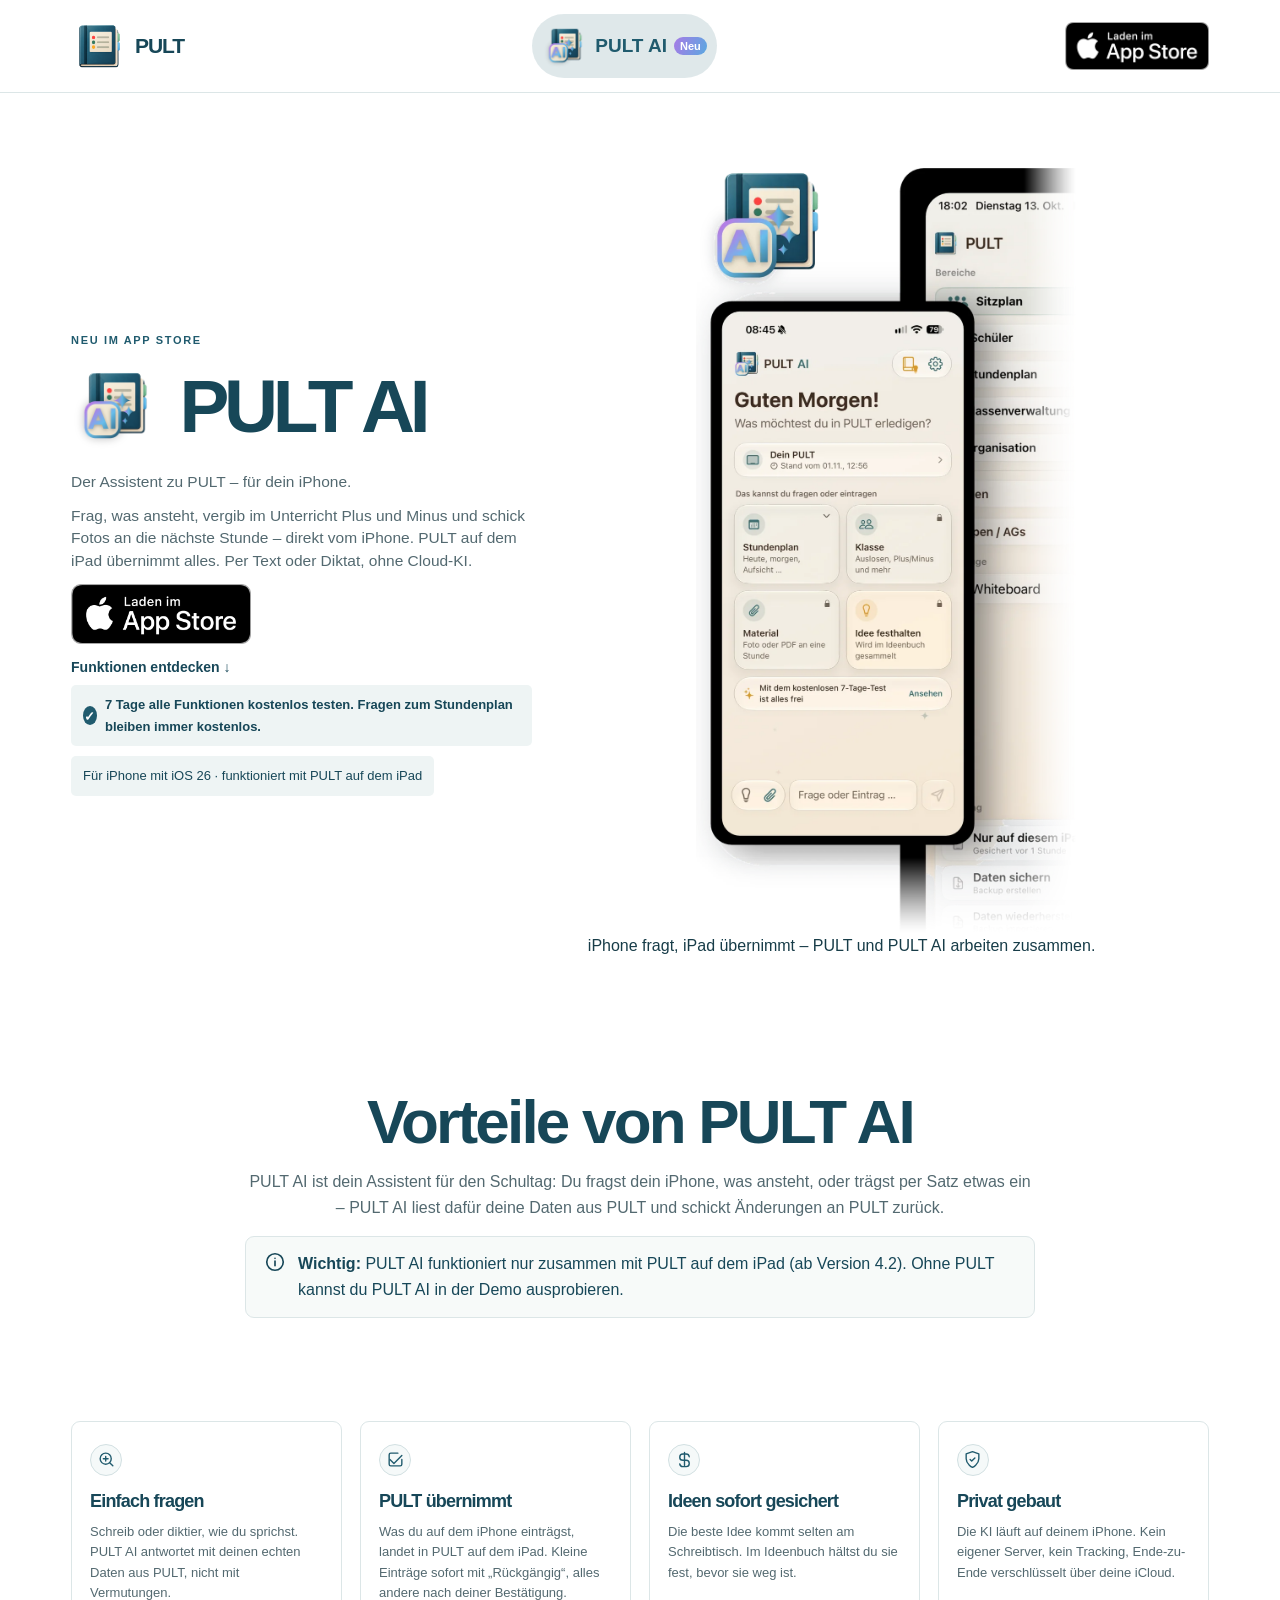
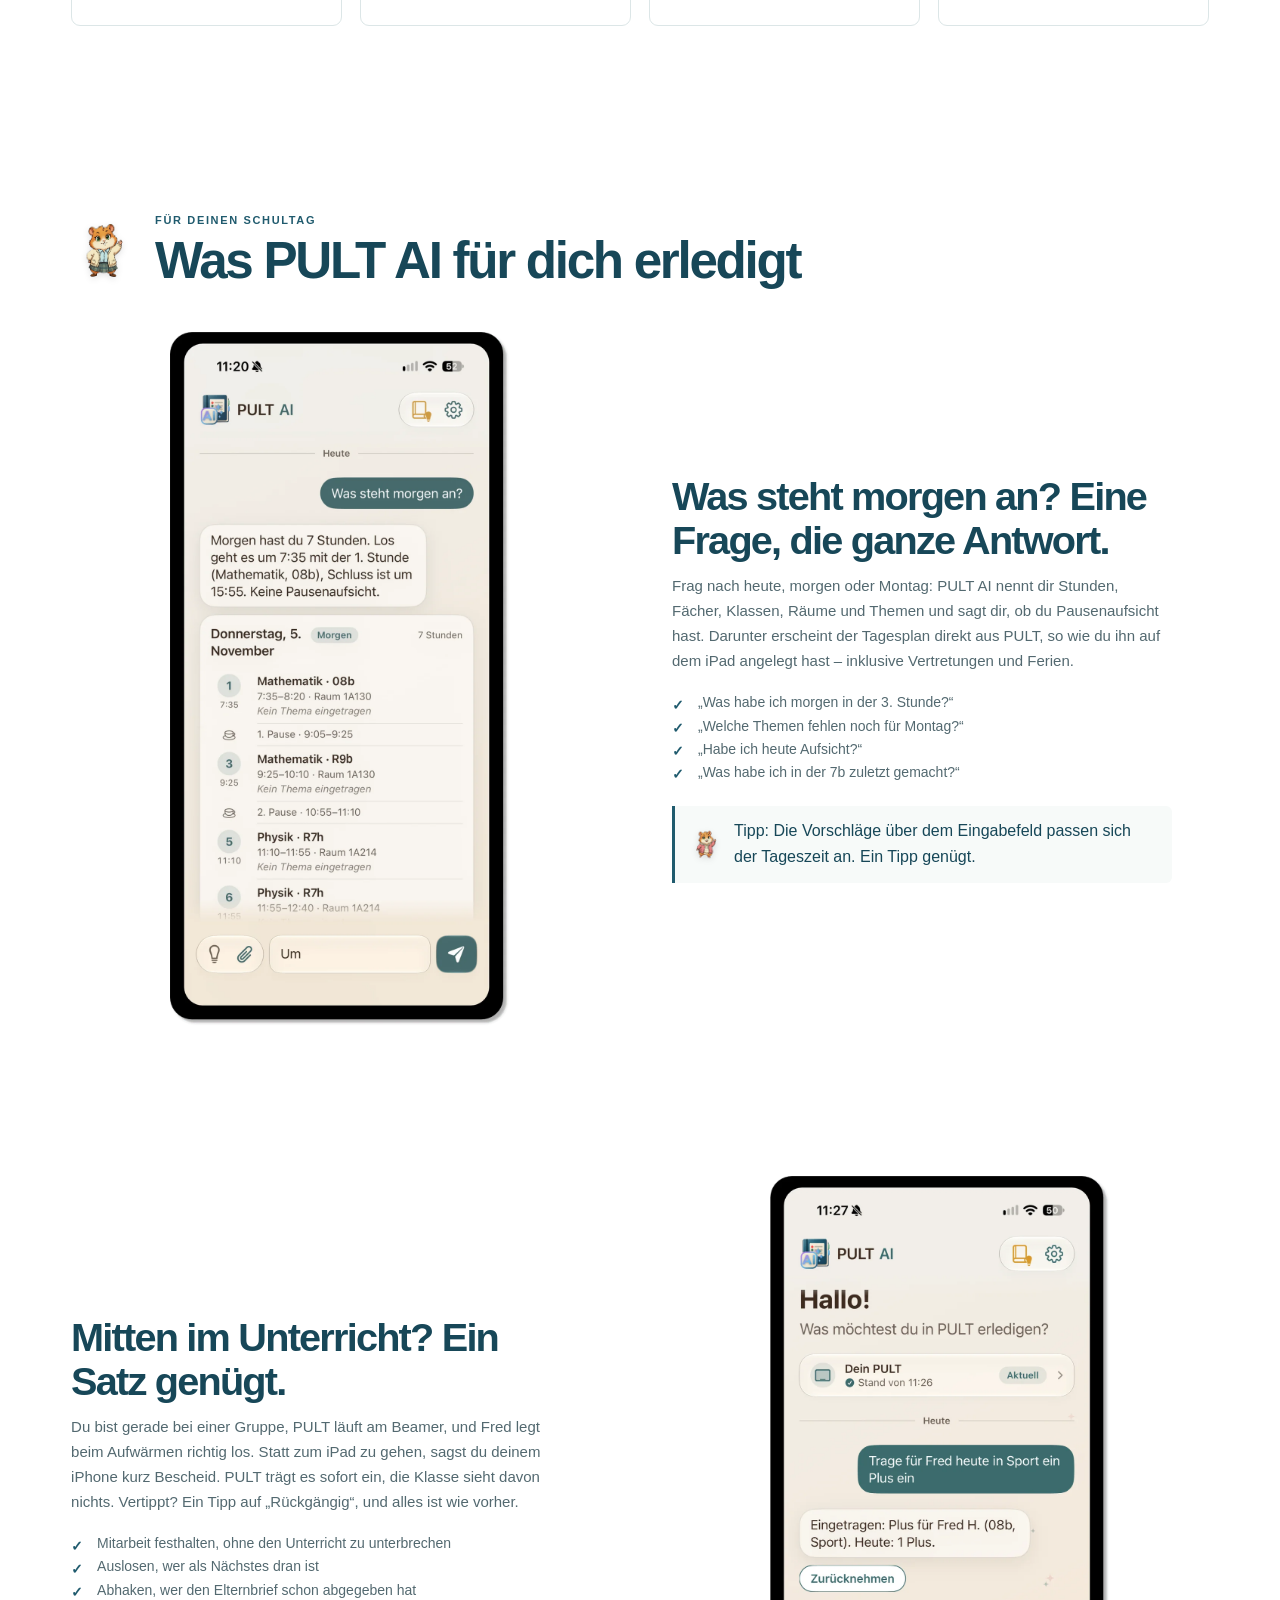
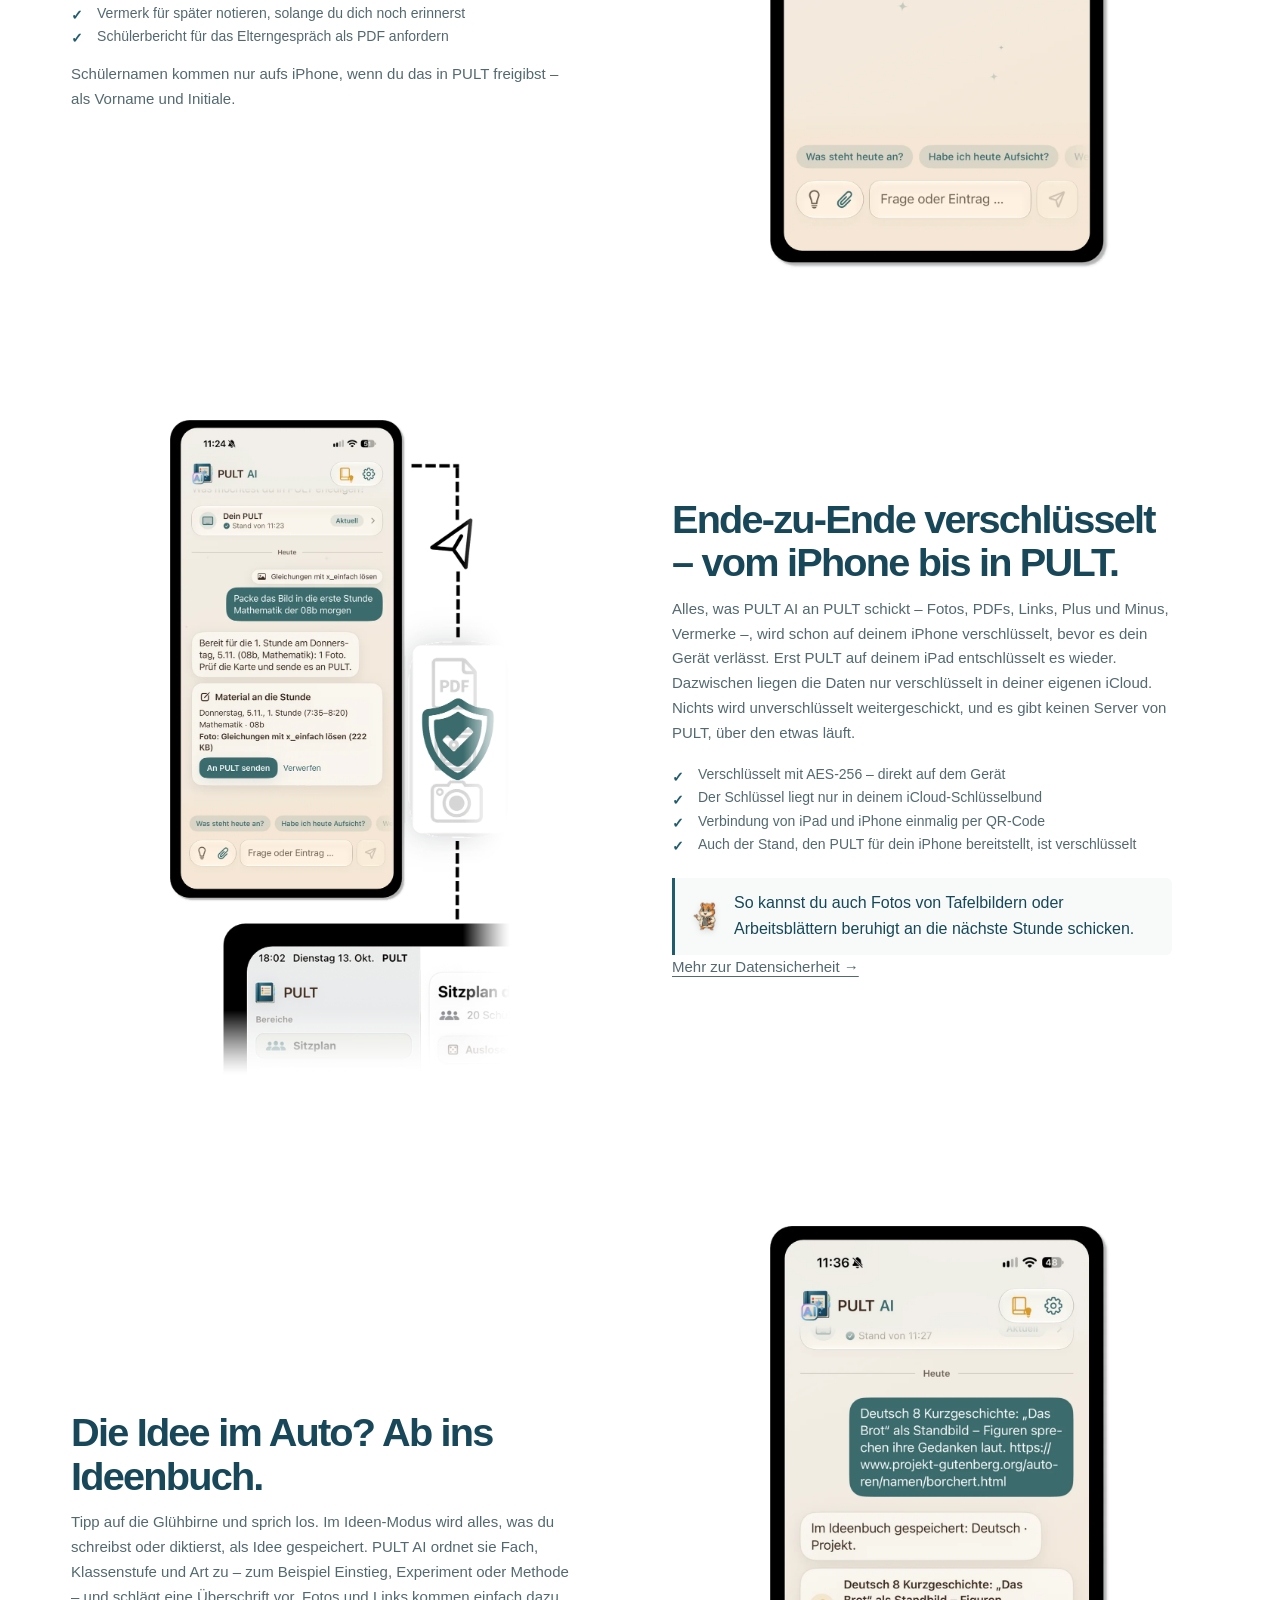
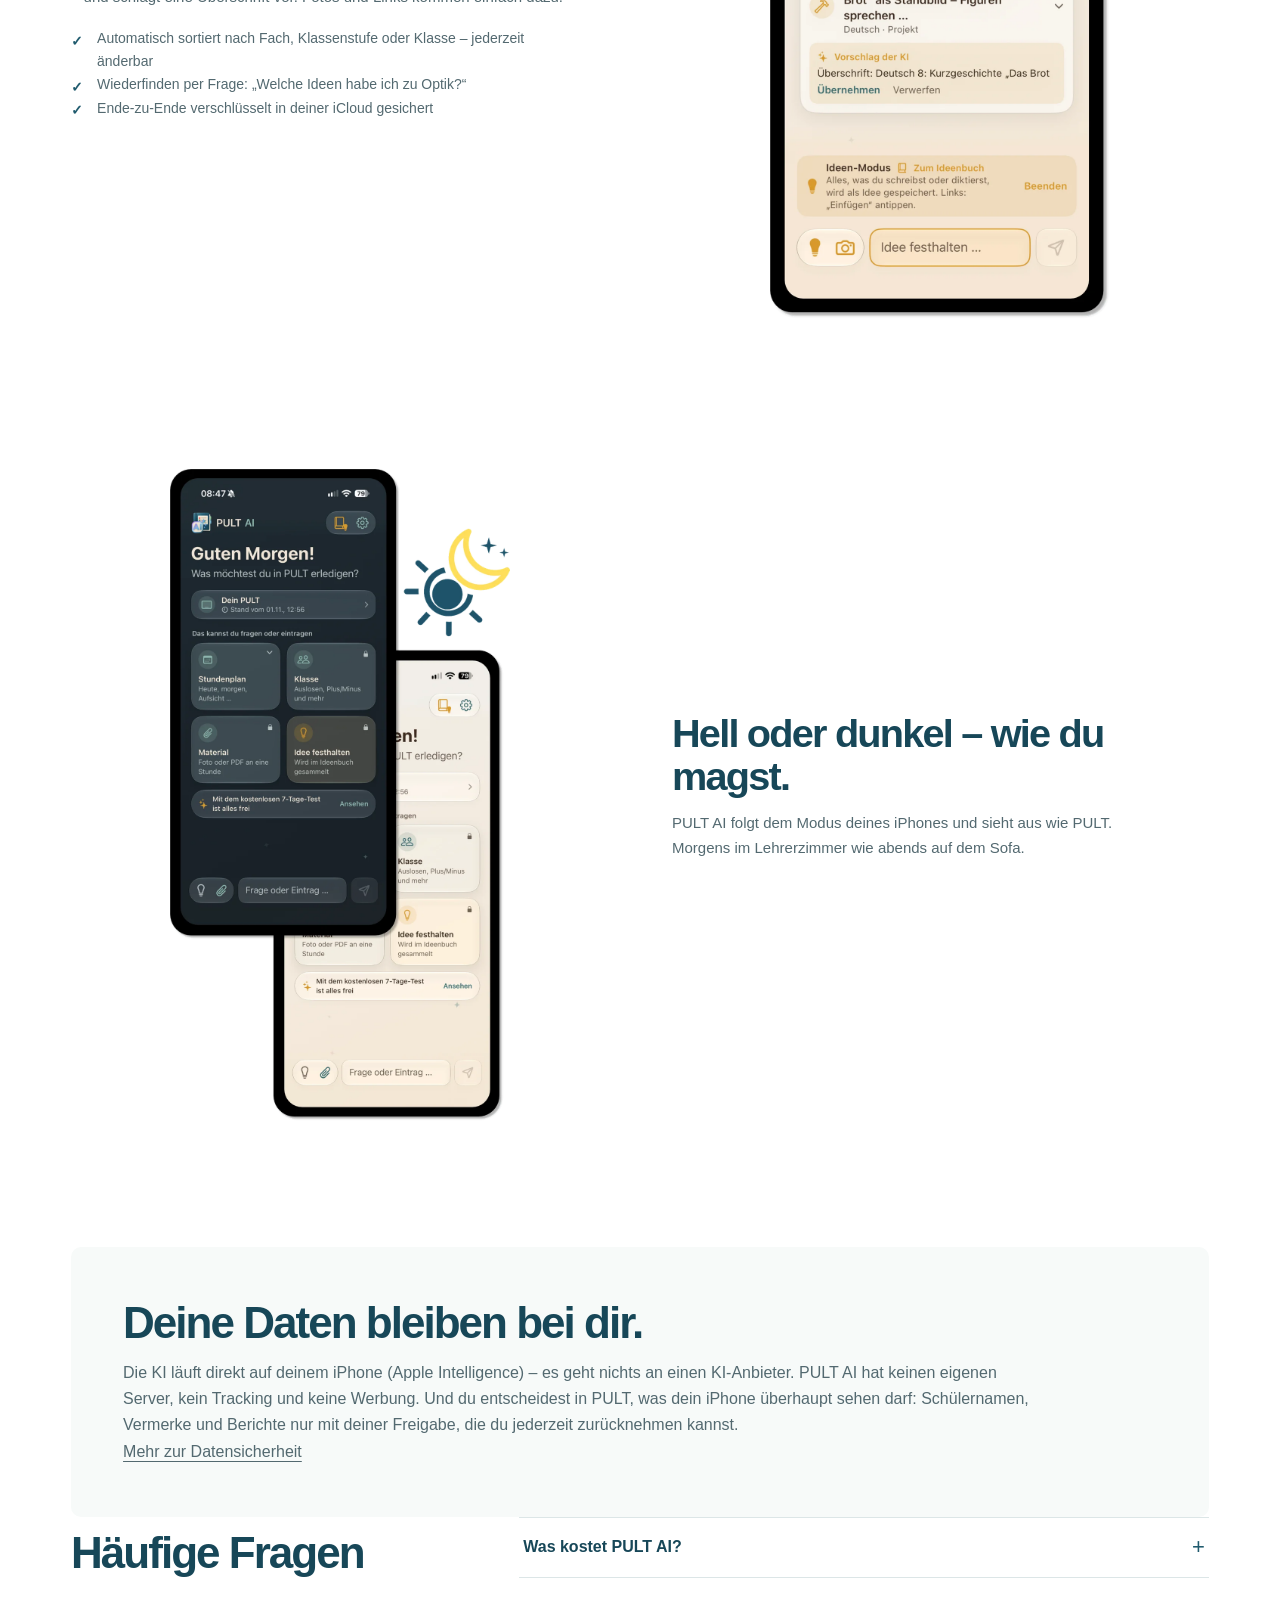
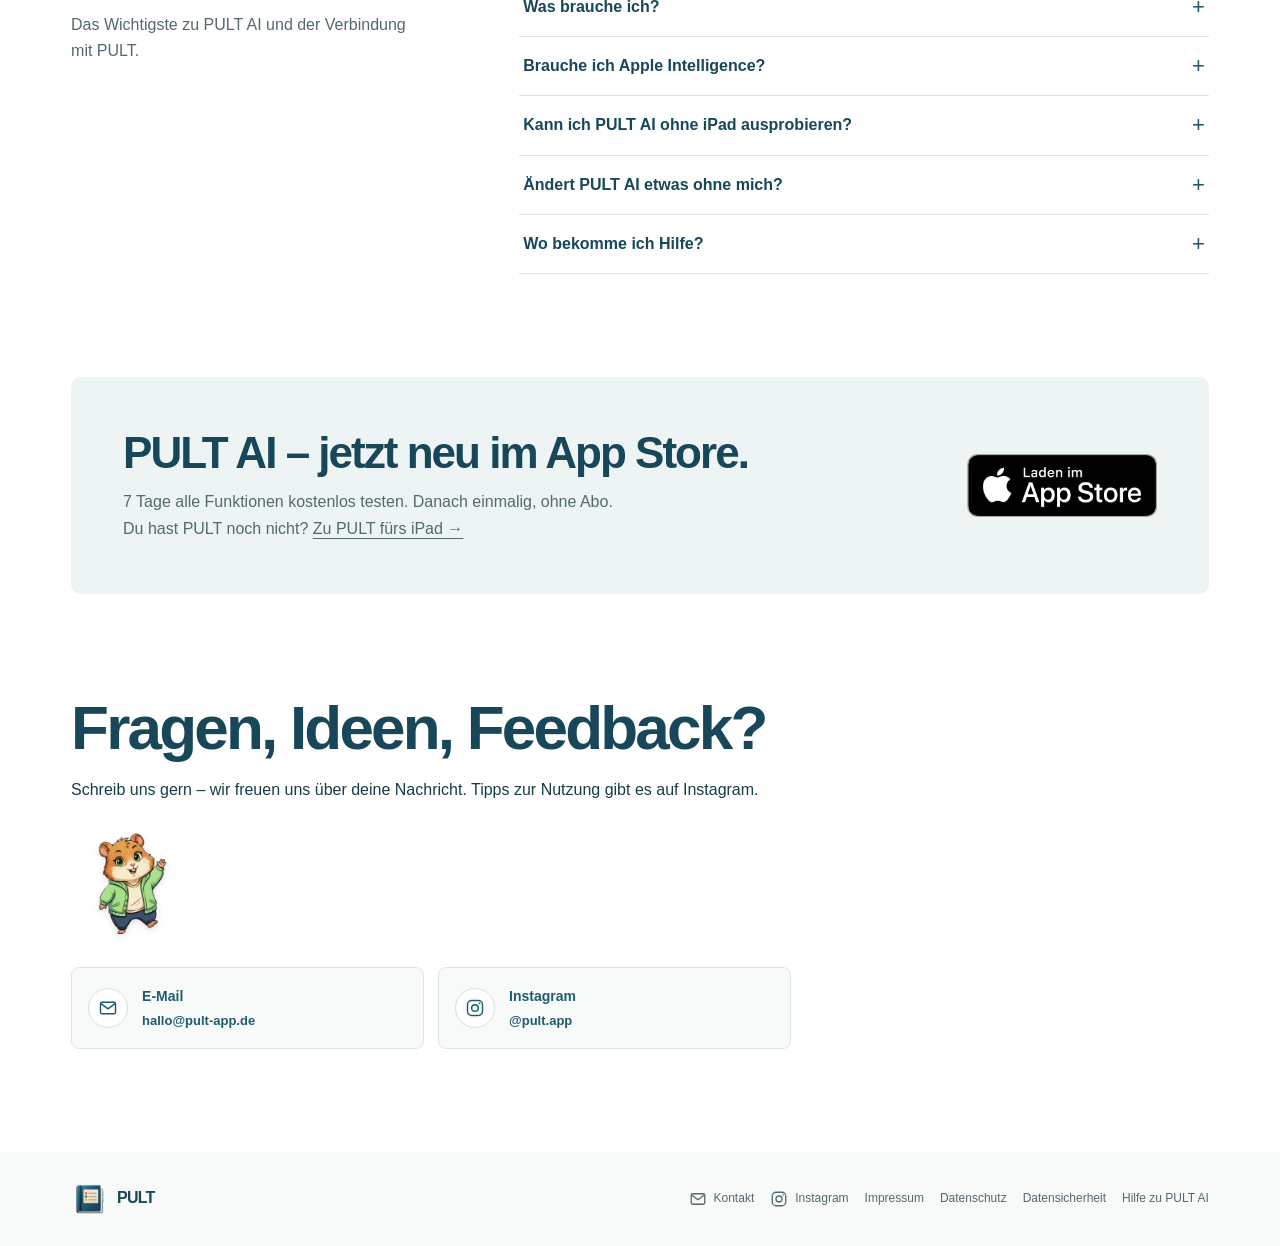
==== pult-ai/index.html @ c6c790c8 "Replace website images with campaign assets Update the homepage and PULT AI page to use the campaign" ====
<!doctype html>
<html lang="de">
  <head>
    <meta charset="utf-8">
    <meta name="viewport" content="width=device-width, initial-scale=1">
    <meta name="theme-color" content="#ffffff">
    <meta name="description" content="Neu im App Store: PULT AI, der Assistent zu PULT fürs iPhone. Frag, was ansteht, vergib Plus und Minus, schick Material an die Stunde und halte Ideen fest – ohne Cloud-KI.">
    <meta property="og:type" content="website">
    <meta property="og:locale" content="de_DE">
    <meta property="og:title" content="PULT AI – Neu: Der Assistent zu PULT fürs iPhone">
    <meta property="og:description" content="Neu im App Store: PULT AI, der Assistent zu PULT fürs iPhone. Frag, was ansteht, vergib Plus und Minus, schick Material an die Stunde und halte Ideen fest – ohne Cloud-KI.">
    <meta property="og:image" content="https://pult-app.de/assets/images/web/og-pult-ai.png">
    <meta property="og:image:width" content="1200">
    <meta property="og:image:height" content="630">
    <meta property="og:image:alt" content="PULT AI – dein Assistent zu PULT. Fragen, eintragen, festhalten – vom iPhone.">
    <meta name="twitter:card" content="summary_large_image">
    <meta name="twitter:title" content="PULT AI – Neu: Der Assistent zu PULT fürs iPhone">
    <meta name="twitter:description" content="Neu im App Store: PULT AI, der Assistent zu PULT fürs iPhone. Frag, was ansteht, vergib Plus und Minus, schick Material an die Stunde und halte Ideen fest – ohne Cloud-KI.">
    <meta name="twitter:image" content="https://pult-app.de/assets/images/web/og-pult-ai.png">
    <title>PULT AI – Neu: Der Assistent zu PULT fürs iPhone</title>
    <link rel="icon" href="/assets/pult-logo.png" type="image/png">
    <link rel="apple-touch-icon" href="/assets/pult-logo.png">
    <link rel="stylesheet" href="/styles.css?v=pult-ai-corrections-20261031">
    <script type="module" src="/script.js?v=pult-ai-release-20261031"></script>
  </head>
  <body class="pult-ai-page">
    <a class="skip-link" href="#inhalt">Zum Inhalt springen</a>
    <header class="site-header">
      <div class="container header-inner">
        <a class="brand" href="https://pult-app.de/" aria-label="PULT – zur Startseite">
          <img src="/assets/pult-logo.png" width="54" height="54" alt="" loading="lazy">
          <span>PULT</span>
        </a>
        <a class="navigation-pult-ai" href="#start" aria-current="page" aria-label="PULT AI, neu" title="PULT AI">
          <img src="/assets/images/pult-ai-logo.png?v=20261025" width="46" height="46" alt="" loading="lazy">
          <span>PULT AI</span>
          <span class="navigation-new" aria-hidden="true">Neu</span>
        </a>
        <!-- TODO: Replace the temporary destination when the PULT AI App Store listing is available. -->
        <a class="app-store-link header-store" data-config-link="pultAiAppStoreUrl" data-config-label="PULT AI im App Store laden"><img class="app-store-badge" src="/assets/app-store-badge-de.png" width="600" height="200" alt="Laden im App Store"></a>
      </div>
    </header>

    <main id="inhalt">
      <section class="hero section-space" id="start" aria-labelledby="hero-title">
        <div class="container hero-grid">
          <div class="hero-copy">
            <p class="eyebrow">Neu im App Store</p>
            <div class="hero-brand">
              <img class="hero-brand-icon" src="/assets/images/pult-ai-logo.png?v=20261025" width="768" height="768" alt="" fetchpriority="high" decoding="async">
              <h1 class="hero-brand-name" id="hero-title">PULT AI</h1>
            </div>
            <p class="hero-description">Der Assistent zu PULT – für dein iPhone.</p>
            <p class="hero-description">Frag, was ansteht, vergib im Unterricht Plus und Minus und schick Fotos an die nächste Stunde – direkt vom iPhone. PULT auf dem iPad übernimmt alles. Per Text oder Diktat, ohne Cloud-KI.</p>
            <div class="hero-actions">
              <a class="app-store-link" data-config-link="pultAiAppStoreUrl" data-config-label="PULT AI im App Store laden"><img class="app-store-badge" src="/assets/app-store-badge-de.png" width="600" height="200" alt="Laden im App Store"></a>
              <a class="hero-secondary-link" href="#funktionen">Funktionen entdecken <span aria-hidden="true">↓</span></a>
            </div>
            <div class="hero-note-row">
              <p class="availability-note"><span aria-hidden="true">✓</span> 7 Tage alle Funktionen kostenlos testen. Fragen zum Stundenplan bleiben immer kostenlos.</p>
              <p class="availability-note pult-ai-compat-note">Für iPhone mit iOS 26 · funktioniert mit PULT auf dem iPad</p>
            </div>
          </div>
          <figure class="hero-visual">
            <button class="screenshot-trigger" type="button" aria-label="Screenshot vergrößern: PULT AI auf dem iPhone und PULT auf dem iPad">
              <picture>
                <source srcset="/assets/images/web/web-pultai-start.webp" type="image/webp">
                <img src="/assets/images/web/web-pultai-start.png" width="900" height="1811" alt="Startseite von PULT AI auf dem iPhone mit Stundenplan, Klasse, Material und Ideen, dahinter PULT auf dem iPad" fetchpriority="high" decoding="async">
              </picture>
            </button>
            <figcaption>iPhone fragt, iPad übernimmt – PULT und PULT AI arbeiten zusammen.</figcaption>
          </figure>
        </div>
      </section>

      <section class="advantages" aria-labelledby="advantages-title">
        <header class="section-intro">
          <h2 id="advantages-title">Vorteile von PULT AI</h2>
          <p>PULT AI ist dein Assistent für den Schultag: Du fragst dein iPhone, was ansteht, oder trägst per Satz etwas ein – PULT AI liest dafür deine Daten aus PULT und schickt Änderungen an PULT zurück.</p>
          <p class="pult-ai-important"><svg viewBox="0 0 24 24" aria-hidden="true"><circle cx="12" cy="12" r="9"></circle><path d="M12 11v5m0-8h.01"></path></svg><span><strong>Wichtig:</strong> PULT AI funktioniert nur zusammen mit PULT auf dem iPad (ab Version 4.2). Ohne PULT kannst du PULT AI in der Demo ausprobieren.</span></p>
        </header>
        <div class="container advantages-grid">
          <article class="advantage-card">
            <span class="line-icon-circle" aria-hidden="true"><svg viewBox="0 0 24 24"><circle cx="11" cy="11" r="7"></circle><path d="m20 20-4-4M8 11h6m-3-3v6"></path></svg></span>
            <h3>Einfach fragen</h3>
            <p>Schreib oder diktier, wie du sprichst. PULT AI antwortet mit deinen echten Daten aus PULT, nicht mit Vermutungen.</p>
          </article>
          <article class="advantage-card">
            <span class="line-icon-circle" aria-hidden="true"><svg viewBox="0 0 24 24"><path d="M20 7 10 17l-5-5"></path><path d="M20 12v6a2 2 0 0 1-2 2H6a2 2 0 0 1-2-2V6a2 2 0 0 1 2-2h9"></path></svg></span>
            <h3>PULT übernimmt</h3>
            <p>Was du auf dem iPhone einträgst, landet in PULT auf dem iPad. Kleine Einträge sofort mit „Rückgängig“, alles andere nach deiner Bestätigung.</p>
          </article>
          <article class="advantage-card">
            <span class="line-icon-circle" aria-hidden="true"><svg viewBox="0 0 24 24"><path d="M12 3v18m6-12.5a4 4 0 0 0-4-3.5h-4a4 4 0 0 0 0 8h4a4 4 0 0 1 0 8h-4a4 4 0 0 1-4-3.5"></path></svg></span>
            <h3>Ideen sofort gesichert</h3>
            <p>Die beste Idee kommt selten am Schreibtisch. Im Ideenbuch hältst du sie fest, bevor sie weg ist.</p>
          </article>
          <article class="advantage-card">
            <span class="line-icon-circle" aria-hidden="true"><svg viewBox="0 0 24 24"><path d="M12 22s8-4 8-11V5l-8-3-8 3v6c0 7 8 11 8 11Z"></path><path d="m9 12 2 2 4-4"></path></svg></span>
            <h3>Privat gebaut</h3>
            <p>Die KI läuft auf deinem iPhone. Kein eigener Server, kein Tracking, Ende-zu-Ende verschlüsselt über deine iCloud.</p>
          </article>
        </div>
      </section>

      <div class="feature-list container" id="funktionen">
        <header class="feature-chapter">
          <img class="mascot mascot-64" src="/assets/hamsters/hamster-tipp-sitzplan.png" width="294" height="294" alt="" aria-hidden="true" loading="lazy" decoding="async">
          <div><p class="eyebrow">Für deinen Schultag</p><h2>Was PULT AI für dich erledigt</h2></div>
        </header>

        <section class="feature-row" aria-labelledby="pai-tagesplan-title">
          <figure class="feature-visual">
            <button class="screenshot-trigger" type="button" aria-label="Screenshot vergrößern: Tagesplan in PULT AI">
              <picture>
                <source srcset="/assets/images/web/web-pultai-tagesplan.webp" type="image/webp">
                <img src="/assets/images/web/web-pultai-tagesplan.png" width="900" height="1836" alt="PULT AI beantwortet „Was steht morgen an?“ mit dem Tagesplan für Donnerstag" loading="lazy" decoding="async">
              </picture>
            </button>
          </figure>
          <div class="feature-copy">
            <h3 id="pai-tagesplan-title">Was steht morgen an? Eine Frage, die ganze Antwort.</h3>
            <p>Frag nach heute, morgen oder Montag: PULT AI nennt dir Stunden, Fächer, Klassen, Räume und Themen und sagt dir, ob du Pausenaufsicht hast. Darunter erscheint der Tagesplan direkt aus PULT, so wie du ihn auf dem iPad angelegt hast – inklusive Vertretungen und Ferien.</p>
            <ul>
              <li>„Was habe ich morgen in der 3. Stunde?“</li>
              <li>„Welche Themen fehlen noch für Montag?“</li>
              <li>„Habe ich heute Aufsicht?“</li>
              <li>„Was habe ich in der 7b zuletzt gemacht?“</li>
            </ul>
            <aside class="tip-box">
              <img class="mascot mascot-32" src="/assets/hamsters/hamster-navigation.png" width="294" height="294" alt="" aria-hidden="true" loading="lazy" decoding="async">
              <p>Tipp: Die Vorschläge über dem Eingabefeld passen sich der Tageszeit an. Ein Tipp genügt.</p>
            </aside>
          </div>
        </section>

        <section class="feature-row feature-row-reverse" aria-labelledby="pai-plus-title">
          <figure class="feature-visual">
            <button class="screenshot-trigger" type="button" aria-label="Screenshot vergrößern: Mitarbeitseintrag in PULT AI">
              <picture>
                <source srcset="/assets/images/web/web-pultai-mitarbeit.webp" type="image/webp">
                <img src="/assets/images/web/web-pultai-mitarbeit.png" width="900" height="1835" alt="PULT AI trägt nach einem Satz ein Plus für Fred in Sport ein, mit Knopf Zurücknehmen" loading="lazy" decoding="async">
              </picture>
            </button>
          </figure>
          <div class="feature-copy">
            <h3 id="pai-plus-title">Mitten im Unterricht? Ein Satz genügt.</h3>
            <p>Du bist gerade bei einer Gruppe, PULT läuft am Beamer, und Fred legt beim Aufwärmen richtig los. Statt zum iPad zu gehen, sagst du deinem iPhone kurz Bescheid. PULT trägt es sofort ein, die Klasse sieht davon nichts. Vertippt? Ein Tipp auf „Rückgängig“, und alles ist wie vorher.</p>
            <ul>
              <li>Mitarbeit festhalten, ohne den Unterricht zu unterbrechen</li>
              <li>Auslosen, wer als Nächstes dran ist</li>
              <li>Abhaken, wer den Elternbrief schon abgegeben hat</li>
              <li>Vermerk für später notieren, solange du dich noch erinnerst</li>
              <li>Schülerbericht für das Elterngespräch als PDF anfordern</li>
            </ul>
            <p class="update-note">Schülernamen kommen nur aufs iPhone, wenn du das in PULT freigibst – als Vorname und Initiale.</p>
          </div>
        </section>

        <section class="feature-row" aria-labelledby="pai-material-title">
          <figure class="feature-visual">
            <button class="screenshot-trigger" type="button" aria-label="Screenshot vergrößern: Ende-zu-Ende-Verschlüsselung beim Senden an PULT">
              <picture>
                <source srcset="/assets/images/web/web-pultai-material.webp" type="image/webp">
                <img src="/assets/images/web/web-pultai-material.png" width="900" height="1735" alt="Ein Foto wird in PULT AI an die 1. Stunde Mathematik gehängt und verschlüsselt an PULT auf dem iPad geschickt" loading="lazy" decoding="async">
              </picture>
            </button>
          </figure>
          <div class="feature-copy">
            <h3 id="pai-material-title">Ende-zu-Ende verschlüsselt – vom iPhone bis in PULT.</h3>
            <p>Alles, was PULT AI an PULT schickt – Fotos, PDFs, Links, Plus und Minus, Vermerke –, wird schon auf deinem iPhone verschlüsselt, bevor es dein Gerät verlässt. Erst PULT auf deinem iPad entschlüsselt es wieder. Dazwischen liegen die Daten nur verschlüsselt in deiner eigenen iCloud. Nichts wird unverschlüsselt weitergeschickt, und es gibt keinen Server von PULT, über den etwas läuft.</p>
            <ul>
              <li>Verschlüsselt mit AES-256 – direkt auf dem Gerät</li>
              <li>Der Schlüssel liegt nur in deinem iCloud-Schlüsselbund</li>
              <li>Verbindung von iPad und iPhone einmalig per QR-Code</li>
              <li>Auch der Stand, den PULT für dein iPhone bereitstellt, ist verschlüsselt</li>
            </ul>
            <aside class="tip-box">
              <img class="mascot mascot-32" src="/assets/hamsters/hamster-tipp-whiteboard.png" width="294" height="294" alt="" aria-hidden="true" loading="lazy" decoding="async">
              <p>So kannst du auch Fotos von Tafelbildern oder Arbeitsblättern beruhigt an die nächste Stunde schicken.</p>
            </aside>
            <p><a href="/datensicherheit/">Mehr zur Datensicherheit →</a></p>
          </div>
        </section>

        <section class="feature-row feature-row-reverse" aria-labelledby="pai-ideenmodus-title">
          <figure class="feature-visual">
            <button class="screenshot-trigger" type="button" aria-label="Screenshot vergrößern: Ideen-Modus in PULT AI">
              <picture>
                <source srcset="/assets/images/web/web-pultai-ideenbuch.webp" type="image/webp">
                <img src="/assets/images/web/web-pultai-ideenbuch.png" width="900" height="1836" alt="Ideen-Modus in PULT AI: Eine Unterrichtsidee für Deutsch wird im Ideenbuch gespeichert" loading="lazy" decoding="async">
              </picture>
            </button>
          </figure>
          <div class="feature-copy">
            <h3 id="pai-ideenmodus-title">Die Idee im Auto? Ab ins Ideenbuch.</h3>
            <p>Tipp auf die Glühbirne und sprich los. Im Ideen-Modus wird alles, was du schreibst oder diktierst, als Idee gespeichert. PULT AI ordnet sie Fach, Klassenstufe und Art zu – zum Beispiel Einstieg, Experiment oder Methode – und schlägt eine Überschrift vor. Fotos und Links kommen einfach dazu.</p>
            <ul>
              <li>Automatisch sortiert nach Fach, Klassenstufe oder Klasse – jederzeit änderbar</li>
              <li>Wiederfinden per Frage: „Welche Ideen habe ich zu Optik?“</li>
              <li>Ende-zu-Ende verschlüsselt in deiner iCloud gesichert</li>
            </ul>
          </div>
        </section>

        <section class="feature-row" aria-labelledby="pai-hell-dunkel-title">
          <figure class="feature-visual">
            <button class="screenshot-trigger" type="button" aria-label="Screenshot vergrößern: PULT AI im hellen und dunklen Modus">
              <picture>
                <source srcset="/assets/images/web/web-pultai-hell-dunkel.webp" type="image/webp">
                <img src="/assets/images/web/web-pultai-hell-dunkel.png" width="900" height="1724" alt="Startseite von PULT AI im dunklen und im hellen Modus" loading="lazy" decoding="async">
              </picture>
            </button>
          </figure>
          <div class="feature-copy">
            <h3 id="pai-hell-dunkel-title">Hell oder dunkel – wie du magst.</h3>
            <p>PULT AI folgt dem Modus deines iPhones und sieht aus wie PULT. Morgens im Lehrerzimmer wie abends auf dem Sofa.</p>
          </div>
        </section>
      </div>

      <section class="data-section container" id="datenschutz" aria-labelledby="pai-privacy-title">
        <div class="data-copy">
          <h2 id="pai-privacy-title">Deine Daten bleiben bei dir.</h2>
          <p>Die KI läuft direkt auf deinem iPhone (Apple Intelligence) – es geht nichts an einen KI-Anbieter. PULT AI hat keinen eigenen Server, kein Tracking und keine Werbung. Und du entscheidest in PULT, was dein iPhone überhaupt sehen darf: Schülernamen, Vermerke und Berichte nur mit deiner Freigabe, die du jederzeit zurücknehmen kannst.</p>
          <p><a href="/datensicherheit/">Mehr zur Datensicherheit</a></p>
        </div>
      </section>

      <section class="faq-section container" aria-labelledby="faq-title">
        <div class="faq-intro">
          <h2 id="faq-title">Häufige Fragen</h2>
          <p>Das Wichtigste zu PULT AI und der Verbindung mit PULT.</p>
        </div>
        <div class="faq-list">
          <details><summary>Was kostet PULT AI?</summary><p>Der Download ist kostenlos. Alle Funktionen kannst du 7 Tage lang kostenlos testen, der Test endet von selbst. Danach schaltest du die Vollversion mit einem einmaligen Kauf frei, ohne Abo. Fragen zum Stundenplan und die Demo bleiben immer kostenlos.</p></details>
          <details><summary>Was brauche ich?</summary><p>Ein iPhone mit iOS 26 und PULT ab Version 4.2 auf deinem iPad, beide mit derselben Apple-ID und iCloud Drive. Die Verbindung schaltest du in PULT unter Einstellungen → PULT AI ein.</p></details>
          <details><summary>Brauche ich Apple Intelligence?</summary><p>Für die freie Spracheingabe ja. Ohne Apple Intelligence läuft PULT AI im Schnellmodus mit Knöpfen.</p></details>
          <details><summary>Kann ich PULT AI ohne iPad ausprobieren?</summary><p>Ja. In der App gibt es eine Demo mit einer erfundenen Schule.</p></details>
          <details><summary>Ändert PULT AI etwas ohne mich?</summary><p>Nein. Kleine Einträge wie Plus und Minus übernimmt PULT sofort, du kannst sie aber mit einem Tipp zurücknehmen. Alles andere bestätigst du vorher.</p></details>
          <details><summary>Wo bekomme ich Hilfe?</summary><p>In der <a href="/pult-ai/hilfe/">Hilfe zu PULT AI</a>, per E-Mail an <a href="mailto:hallo@pult-app.de">hallo@pult-app.de</a> oder auf Instagram unter <a href="https://www.instagram.com/pult.app/" target="_blank" rel="noopener">@pult.app</a>.</p></details>
        </div>
      </section>

      <section class="getting-started container" id="appstore" aria-labelledby="starten-title">
        <div>
          <h2 id="starten-title">PULT AI – jetzt neu im App Store.</h2>
          <p>7 Tage alle Funktionen kostenlos testen. Danach einmalig, ohne Abo.</p>
          <p>Du hast PULT noch nicht? <a href="https://pult-app.de/">Zu PULT fürs iPad →</a></p>
        </div>
        <a class="app-store-link" data-config-link="pultAiAppStoreUrl" data-config-label="PULT AI im App Store laden"><img class="app-store-badge" src="/assets/app-store-badge-de.png" width="600" height="200" alt="Laden im App Store" loading="lazy"></a>
      </section>

      <section class="closing-cta section-space" id="kontakt" aria-labelledby="closing-title">
        <div class="container closing-inner">
          <div>
            <h2 id="closing-title">Fragen, Ideen, Feedback?</h2>
            <p>Schreib uns gern – wir freuen uns über deine Nachricht. Tipps zur Nutzung gibt es auf Instagram.</p>
            <img class="mascot mascot-120 contact-mascot" src="/assets/hamsters/hamster-abschluss.png" width="294" height="294" alt="" aria-hidden="true" loading="lazy" decoding="async">
            <div class="contact-cards">
              <a class="contact-card" href="mailto:hallo@pult-app.de?subject=PULT%20AI">
                <span class="contact-icon"><svg viewBox="0 0 24 24" aria-hidden="true"><rect x="3" y="5" width="18" height="14" rx="2"></rect><path d="m4 7 8 6 8-6"></path></svg></span>
                <span><strong>E-Mail</strong><span>hallo@pult-app.de</span></span>
              </a>
              <a class="contact-card" href="https://www.instagram.com/pult.app/" target="_blank" rel="noopener">
                <span class="contact-icon"><svg viewBox="0 0 24 24" aria-hidden="true"><rect x="3" y="3" width="18" height="18" rx="5"></rect><circle cx="12" cy="12" r="4"></circle><circle class="icon-fill" cx="17.5" cy="6.5" r="1"></circle></svg></span>
                <span><strong>Instagram</strong><span>@pult.app</span></span>
              </a>
            </div>
          </div>
        </div>
      </section>
    </main>

    <footer class="site-footer">
      <div class="container footer-main">
        <a class="brand footer-brand" href="https://pult-app.de/" aria-label="PULT – zur Startseite">
          <img src="/assets/pult-logo.png" width="42" height="42" alt="" loading="lazy">
          <span>PULT</span>
        </a>
        <div class="footer-links" aria-label="Weitere Informationen">
          <a href="mailto:hallo@pult-app.de?subject=PULT" aria-label="Kontakt per E-Mail"><svg viewBox="0 0 24 24" aria-hidden="true"><rect x="3" y="5" width="18" height="14" rx="2"></rect><path d="m4 7 8 6 8-6"></path></svg><span>Kontakt</span></a>
          <a href="https://www.instagram.com/pult.app/" target="_blank" rel="noopener" aria-label="PULT auf Instagram"><svg viewBox="0 0 24 24" aria-hidden="true"><rect x="3" y="3" width="18" height="18" rx="5"></rect><circle cx="12" cy="12" r="4"></circle><circle class="icon-fill" cx="17.5" cy="6.5" r="1"></circle></svg><span>Instagram</span></a>
          <a href="/impressum.html">Impressum</a>
          <a href="/datenschutz.html#pult-ai">Datenschutz</a>
          <a href="/datensicherheit/">Datensicherheit</a>
          <a href="/pult-ai/hilfe/">Hilfe zu PULT AI</a>
        </div>
      </div>
    </footer>

    <dialog class="lightbox" aria-label="Screenshot in vergrößerter Ansicht">
      <button class="lightbox-close" type="button" aria-label="Schließen">Schließen</button>
      <img class="lightbox-image" alt="">
      <p class="lightbox-caption"></p>
    </dialog>
  </body>
</html>
---- styles.css ----
:root {
  color-scheme: light;
  --ink: #173c48;
  --muted: #536970;
  --line: #dce6e7;
  --surface: #ffffff;
  --surface-warm: #ffffff;
  --brand: #205b6e;
  --brand-dark: #174758;
  --brand-soft: #ffffff;
  --white: #ffffff;
  --content-width: 1160px;
  --page-gutter: clamp(22px, 6vw, 88px);
  --section-space: clamp(68px, 8vw, 108px);
  --section-gap: clamp(60px, 8vw, 104px);
  --heading-size: clamp(40px, 5vw, 62px);
  --font-sans: -apple-system, BlinkMacSystemFont, "Segoe UI", sans-serif;
}

* { box-sizing: border-box; }
html { scroll-behavior: smooth; scroll-padding-top: 94px; }
body {
  margin: 0;
  color: var(--ink);
  background: var(--white);
  font: 16px/1.65 var(--font-sans);
  -webkit-font-smoothing: antialiased;
}
a { color: inherit; text-underline-offset: 4px; }
button, a { -webkit-tap-highlight-color: transparent; }
a:focus-visible, button:focus-visible, summary:focus-visible {
  outline: 3px solid var(--brand);
  outline-offset: 5px;
}
img { max-width: 100%; }
h1, h2, h3, p { margin-top: 0; }
h1, h2, h3 { letter-spacing: -.045em; }
.container { width: min(var(--content-width), calc(100% - var(--page-gutter) * 2)); margin-inline: auto; }
.section-space { padding-block: var(--section-space); }
.visually-hidden {
  position: absolute;
  width: 1px;
  height: 1px;
  padding: 0;
  margin: -1px;
  overflow: hidden;
  clip: rect(0, 0, 0, 0);
  white-space: nowrap;
  border: 0;
}
.skip-link {
  position: absolute;
  z-index: 20;
  top: 10px;
  left: 10px;
  padding: 10px 14px;
  color: var(--white);
  background: var(--brand-dark);
  transform: translateY(-150%);
}
.skip-link:focus { transform: translateY(0); }

.site-header { position: sticky; z-index: 10; top: 0; background: #fffffff0; border-bottom: 1px solid var(--line); backdrop-filter: blur(14px); }
.header-inner { min-height: 92px; display: flex; align-items: center; justify-content: space-between; gap: 16px; }
.brand { display: inline-flex; flex: 0 0 auto; align-items: center; gap: 10px; color: var(--brand-dark); font-size: 21px; font-weight: 750; letter-spacing: -.05em; text-decoration: none; }
.brand img { width: 54px; height: 54px; object-fit: contain; }
.navigation { display: flex; flex: 1 1 auto; align-items: center; justify-content: flex-end; gap: clamp(3px, .55vw, 8px); }
.navigation > a { color: var(--muted); font-size: 13px; text-decoration: none; white-space: nowrap; transition: color .18s ease, background-color .18s ease; }
.navigation > a:hover { color: var(--brand); }
.navigation > .navigation-link { display: flex; min-width: 48px; min-height: 58px; flex: 0 1 68px; flex-direction: column; align-items: center; justify-content: center; gap: 2px; border-radius: 12px; color: var(--muted); font-size: 12px; line-height: 1.2; text-align: center; text-decoration: none; }
.navigation-link:hover,
.navigation-link[aria-current="page"] { color: var(--brand); background: rgb(32 91 110 / .08); }
.navigation-link svg { width: 24px; height: 24px; flex: 0 0 24px; fill: none; stroke: currentColor; stroke-width: 1.8; stroke-linecap: round; stroke-linejoin: round; }
.navigation-link .nav-label-full { display: none; }
.navigation > .navigation-pult-ai,
.header-inner > .navigation-pult-ai { display: inline-flex; min-height: 64px; flex: 0 0 auto; align-items: center; gap: 7px; padding: 6px 10px; border-radius: 999px; color: var(--brand); background: rgb(32 91 110 / .08); font-size: 19px; font-weight: 700; text-decoration: none; }
.navigation-pult-ai img { display: block; width: 46px; height: 46px; flex: 0 0 46px; object-fit: contain; }
.navigation-new { padding: 1px 6px; border-radius: 999px; color: #fff; background: linear-gradient(110deg, #a77be6, #5aa8e0); font-size: 11px; font-weight: 700; line-height: 1.5; }
.navigation > .navigation-pult-ai[aria-current="page"],
.navigation > .navigation-pult-ai:hover,
.header-inner > .navigation-pult-ai[aria-current="page"],
.header-inner > .navigation-pult-ai:hover { background: rgb(32 91 110 / .14); }
.menu-toggle { display: none; }
.app-store-link { display: inline-flex; flex: 0 0 auto; align-items: center; border-radius: 5px; }
.app-store-badge { display: block; width: 190px; height: auto; }
.header-store { width: 144px; }
.header-store .app-store-badge { width: 100%; }

.button {
  display: inline-flex;
  min-height: 52px;
  align-items: center;
  justify-content: center;
  gap: 10px;
  padding: 12px 20px;
  border: 1px solid transparent;
  border-radius: 5px;
  font: inherit;
  font-size: 14px;
  font-weight: 650;
  line-height: 1.3;
  text-align: center;
  text-decoration: none;
  transition: background-color .18s ease, color .18s ease, border-color .18s ease;
}
.button-dark { color: var(--white); background: var(--brand); }
.button-dark:hover { background: var(--brand-dark); }
.button-light { color: var(--brand-dark); background: var(--white); border-color: #b9cdd0; }
.button-light:hover { border-color: var(--brand); background: var(--brand-soft); }
.button-disabled { cursor: not-allowed; opacity: .72; }

.hero { display: grid; min-height: auto; align-items: center; overflow: hidden; padding-block: clamp(40px, 4vw, 56px); background: var(--white); }
.hero-grid { display: grid; grid-template-columns: minmax(0, .7fr) minmax(0, 1.3fr); align-items: stretch; gap: clamp(28px, 4vw, 56px); }
.hero-copy { display: flex; min-width: 0; flex-direction: column; justify-content: center; }
.hero-brand { display: flex; align-items: center; gap: 16px; margin-bottom: 14px; }
.hero-brand-icon { display: block; width: 68px; height: 68px; flex: 0 0 auto; object-fit: contain; }
.hero-brand-copy { display: flex; align-items: center; }
.hero-brand-name { color: var(--brand-dark); font-size: clamp(58px, 5.5vw, 68px); font-weight: 800; letter-spacing: -.07em; line-height: .95; }
.hero-brand h1.hero-brand-name { margin: 0; color: var(--brand-dark); font-size: clamp(38px, 5.5vw, 68px); font-weight: 800; letter-spacing: -.07em; line-height: .95; }
.hero-copy h1 { margin-bottom: 9px; color: var(--brand-dark); font-size: clamp(27px, 2.4vw, 31px); font-weight: 650; line-height: 1.15; }
.hero-visual, .feature-visual { min-width: 0; margin: 0; overflow: hidden; border-radius: 12px; background: transparent; }
.hero-visual { position: relative; }
.hero-visual img { position: absolute; inset: 0; display: block; width: 100%; height: 100%; object-fit: contain; }
.hero-description { max-width: 490px; margin-bottom: 12px; color: var(--muted); font-size: 15.5px; line-height: 1.45; }
.hero-actions { display: flex; flex-wrap: wrap; align-items: center; gap: 12px; }
.hero-actions .app-store-badge { width: clamp(194px, 19vw, 230px); }
.hero-secondary-link { color: var(--brand-dark); font-size: 14px; font-weight: 650; text-decoration: none; }
.hero-secondary-link:hover { text-decoration: underline; }
.hero-note-row { display: flex; align-items: center; gap: 10px; margin-top: 6px; }
.availability-note { display: inline-flex; align-items: center; gap: 8px; margin: 0; padding: 9px 12px; border-radius: 5px; color: var(--brand-dark); background: var(--brand-soft); font-size: 13px; font-weight: 600; }
.availability-note span { display: grid; width: 19px; height: 19px; place-items: center; border-radius: 50%; color: var(--white); background: var(--brand); }
.hero-mascot { display: block; width: 34px; height: 34px; object-fit: contain; }

.advantages { padding-block: clamp(34px, 5vw, 56px); background: var(--white); }
.advantages-grid { display: grid; grid-template-columns: repeat(3, minmax(0, 1fr)); gap: clamp(22px, 4vw, 48px); }
.advantages-grid article { min-width: 0; }
.advantages-grid h2 { margin-bottom: 8px; color: var(--brand-dark); font-size: clamp(18px, 1.8vw, 22px); font-weight: 650; letter-spacing: -.025em; line-height: 1.25; }
.advantages-grid p { margin: 0; color: var(--muted); font-size: 14px; }
.section-intro { max-width: 720px; margin: 0 auto var(--section-gap); text-align: center; }
.eyebrow { margin-bottom: 14px; color: var(--brand); font-size: 11px; font-weight: 750; letter-spacing: .15em; line-height: 1.5; text-transform: uppercase; }
.section-intro h2, .group-intro h2, .closing-inner h2 { margin-bottom: 16px; color: var(--brand-dark); font-size: var(--heading-size); font-weight: 650; line-height: 1.04; }
.section-intro > p:last-child, .group-intro > p:last-child { max-width: 650px; margin: 0 auto; color: var(--muted); }
.feature-list { display: grid; gap: var(--section-gap); padding-block: var(--section-space); }
.feature-row { display: grid; grid-template-columns: repeat(2, minmax(0, 1fr)); align-items: center; gap: clamp(32px, 5vw, 72px); scroll-margin-top: 100px; }
.feature-row-reverse .feature-visual, .feature-row-reverse .feature-visual-stack { order: 2; }
.feature-row-reverse .feature-copy { order: 1; }
.feature-visual { aspect-ratio: 16 / 10; }
.feature-visual img { display: block; width: 100%; height: 100%; object-fit: contain; }
.feature-copy { max-width: 500px; }
.feature-copy h2, .feature-copy h3 { margin-bottom: 12px; color: var(--brand-dark); font-size: clamp(30px, 3.1vw, 40px); font-weight: 650; line-height: 1.1; }
.feature-copy .feature-lead { margin-bottom: 13px; color: var(--brand); font-size: clamp(17px, 1.7vw, 21px); font-weight: 600; line-height: 1.4; }
.feature-copy > p:not(.feature-lead, .eyebrow) { margin-bottom: 18px; color: var(--muted); font-size: 15px; }
.feature-copy > .eyebrow { margin-bottom: 13px; }
.feature-copy ul { gap: 6px; margin-top: 17px; padding-left: 0; font-size: 14px; list-style: none; }
.feature-copy li { position: relative; padding-left: 26px; color: var(--muted); }
.feature-copy li::before { position: absolute; top: .16em; left: 0; color: var(--brand); content: "✓"; font-weight: 800; }

.tip-box { display: flex; align-items: center; gap: 12px; margin-top: 22px; padding: 12px 15px; border-left: 3px solid var(--brand); border-radius: 0 6px 6px 0; background: var(--surface-warm); }
.tip-box .mascot { flex: 0 0 32px; }
.tip-box p { margin: 0; color: var(--brand-dark); font-size: 16px; line-height: 1.65; }

.timer-size-section { display: grid; gap: 26px; }
.timer-size-section .section-intro { margin-bottom: 0; }
.timer-size-section .section-intro h3 { margin-bottom: 0; color: var(--brand-dark); font-size: clamp(30px, 3.6vw, 42px); font-weight: 650; line-height: 1.1; }
.timer-cards { display: grid; grid-template-columns: repeat(3, minmax(0, 1fr)); gap: 24px; }
.timer-card { min-width: 0; padding: clamp(20px, 3vw, 30px); border: 1px solid var(--line); border-radius: 8px; background: var(--surface); }
.timer-card-visual { margin-bottom: 16px; aspect-ratio: 16 / 10; }
.timer-card h3 { margin-bottom: 8px; color: var(--brand-dark); font-size: 24px; }
.timer-card > p { margin: 0; color: var(--muted); font-size: 14px; }
.data-section, .getting-started { padding: clamp(28px, 5vw, 52px); border-radius: 10px; background: var(--surface-warm); scroll-margin-top: 100px; }
.data-copy { max-width: 760px; }
.data-copy h2, .getting-started h2 { margin-bottom: 12px; color: var(--brand-dark); font-size: clamp(30px, 3.7vw, 44px); font-weight: 650; line-height: 1.1; }
.data-copy > h3 { margin-bottom: 12px; color: var(--brand-dark); font-size: clamp(30px, 3.1vw, 40px); font-weight: 650; line-height: 1.1; }
.data-copy p, .getting-started p { margin: 0; color: var(--muted); }
.getting-started { display: flex; align-items: center; justify-content: space-between; gap: 28px; background: var(--brand-soft); }
.getting-started > div { max-width: 720px; }
.getting-started .button { flex: 0 0 auto; }

.closing-cta { background: var(--white); color: var(--ink); }
.closing-inner { display: grid; grid-template-columns: minmax(0, 1fr); align-items: center; gap: 0; }
.closing-inner .eyebrow { color: #c0dfe2; }
.closing-inner h2 { color: var(--brand-dark); }
.closing-inner p:last-child { max-width: 650px; margin: 0; color: var(--muted); }
.closing-inner a { color: var(--brand); font-weight: 700; }
.closing-inner .contact-mascot { display: block; width: 120px; height: auto; margin-top: 20px; }
.site-footer { padding-block: 25px; background: var(--surface-warm); }
.footer-main { display: flex; align-items: center; justify-content: space-between; gap: 24px; }
.footer-brand { font-size: 16px; }
.footer-brand img { width: 36px; height: 36px; }
.footer-links { display: flex; flex-wrap: wrap; gap: 18px; color: var(--muted); font-size: 12px; }
.footer-links a { text-decoration: none; }
.footer-links a:hover { text-decoration: underline; }
.footer-link-pending { color: var(--muted); }
.to-top { position: fixed; z-index: 9; right: 22px; bottom: 22px; display: grid; width: 44px; height: 44px; place-items: center; overflow: visible; border: 1px solid #c5d8dc; border-radius: 50%; background: var(--white); box-shadow: 0 4px 18px #173c4826; }
.to-top[hidden] { display: none; }
.to-top img { display: block; width: 70%; height: 70%; object-fit: contain; }

@media (max-width: 767px) {
  html { scroll-padding-top: 76px; }
  .header-inner { min-height: 68px; }
  .brand img { width: 38px; height: 38px; }
  .menu-toggle { display: grid; width: 44px; height: 44px; place-items: center; border: 1px solid var(--line); border-radius: 5px; background: var(--white); }
  .menu-icon, .menu-icon::before, .menu-icon::after { display: block; width: 18px; height: 1px; background: var(--brand-dark); }
  .menu-icon { position: relative; }
  .menu-icon::before, .menu-icon::after { position: absolute; left: 0; content: ""; }
  .menu-icon::before { top: -6px; }
  .menu-icon::after { top: 6px; }
  .header-inner { flex-wrap: wrap; gap: 10px; padding-block: 8px; }
  .header-store { width: 130px; margin-left: auto; }
  .navigation { display: none; position: absolute; top: 100%; right: 0; left: 0; width: auto; align-items: stretch; flex-wrap: nowrap; gap: 0; padding: 8px var(--page-gutter) 16px; border-bottom: 1px solid var(--line); background: var(--white); }
  .navigation.is-open { display: flex; flex-direction: column; }
  .navigation > a { padding: 11px 0; border-bottom: 1px solid var(--line); }
  .hero { min-height: auto; padding-block: 28px; }
  .hero-grid, .feature-row { grid-template-columns: 1fr; }
  .hero-grid { gap: 18px; }
  .hero-copy { max-width: 650px; }
  .hero-brand { gap: 14px; margin-bottom: 14px; }
  .hero-brand-icon { width: 66px; height: 66px; }
  .hero-brand-name { font-size: 58px; }
  .hero-copy h1 { margin-bottom: 10px; font-size: 30px; }
  .hero-description { margin-bottom: 14px; font-size: 15px; line-height: 1.5; }
  .hero-visual { width: min(100%, 620px); aspect-ratio: 16 / 10; justify-self: center; }
  .hero-actions { gap: 10px; }
  .hero-actions .app-store-badge { width: 210px; }
  .hero-secondary-link { font-size: 13px; }
  .hero-note-row { margin-top: 4px; }
  .hero-mascot { width: 52px; height: 52px; }
  .advantages-grid { grid-template-columns: 1fr; gap: 22px; }
  .feature-list { gap: clamp(54px, 9vw, 76px); padding-block: 58px; }
  .feature-row { gap: 24px; }
  .feature-row-reverse .feature-visual, .feature-row-reverse .feature-copy { order: initial; }
  .feature-copy { max-width: 650px; }
  .timer-cards { grid-template-columns: 1fr; gap: 38px; }
  .getting-started { align-items: flex-start; flex-direction: column; }
  .closing-inner { grid-template-columns: minmax(0, 1fr); gap: 0; }
  .closing-inner .contact-mascot { width: 96px; }
  .footer-main { align-items: flex-start; flex-direction: column; }
}

@media (min-width: 1001px) and (max-width: 1200px) {
  .hero-grid { grid-template-columns: minmax(0, .76fr) minmax(0, 1.24fr); }
  .hero-actions { gap: 8px; }
  .hero-actions .app-store-badge { width: 190px; }
  .hero-secondary-link { font-size: 13px; }
}

@media (min-width: 761px) and (max-width: 1000px) {
  .hero-grid { grid-template-columns: 1fr; gap: 24px; }
  .hero-copy { max-width: 650px; }
  .hero-visual { width: min(100%, 700px); aspect-ratio: 16 / 10; justify-self: center; }
}

@media (max-width: 440px) {
  .hero { padding-block: 20px; }
  .hero-grid { gap: 14px; }
  .hero-actions { gap: 7px; }
  .button { width: 100%; }
  .hero-actions { align-items: flex-start; flex-direction: column; }
  .hero-secondary-link { padding-block: 4px; }
  .hero-actions .app-store-link { align-self: flex-start; }
  .hero-note-row { flex-wrap: wrap; }
  .feature-copy h2, .feature-copy h3 { font-size: 33px; }
  .tip-box { align-items: flex-start; }
  .timer-card { padding: 20px; }
  .data-section, .getting-started { padding: 24px 20px; }
  .closing-inner { grid-template-columns: minmax(0, 1fr); gap: 0; }
  .footer-links { gap: 12px 16px; }
  .to-top { right: 14px; bottom: 14px; }
}

@media (prefers-reduced-motion: reduce) {
  *, *::before, *::after { scroll-behavior: auto !important; transition-duration: .01ms !important; animation-duration: .01ms !important; animation-iteration-count: 1 !important; }
}

:root {
  --content-width: 1280px;
  --page-gutter: clamp(20px, 5.55vw, 80px);
  --surface-warm: #f7faf9;
  --brand-soft: #eef4f4;
}

.hero { overflow: visible; }
.hero-grid { grid-template-columns: minmax(0, 5fr) minmax(0, 7fr); gap: 32px; }
.hero-copy h1 { font-size: clamp(56px, 6vw, 76px); line-height: 1.02; }
.hero-heading { margin-bottom: 9px; }
.hero-heading h1 { min-width: 0; margin-bottom: 0; }
.hero-logo { display: none; }
@media (min-width: 1400px) {
  .hero-heading { display: grid; grid-template-columns: auto minmax(0, 1fr); align-items: start; gap: 18px; }
  .hero-heading h1 { font-size: 64px; line-height: 1.02; }
  .hero-logo {
    display: block;
    width: auto;
    height: 2.04em;
    font-size: 64px;
    object-fit: contain;
    /* Optisch an den Glyphen ausrichten, ohne die reservierte Layoutbreite zu ändern. */
    transform: translateY(.15625em) scale(.9421);
    transform-origin: top left;
  }
}
.hero-visual { width: 760px; max-width: none; align-self: center; overflow: visible; }
.hero-visual .screenshot-trigger { width: 100%; }
.hero-visual .screenshot-trigger img { position: static; width: 100%; max-width: none; height: auto; }
.hero-actions .app-store-badge { width: min(180px, 100%); }

.screenshot-trigger {
  display: block;
  width: 100%;
  padding: 0;
  overflow: visible;
  border: 0;
  border-radius: 0;
  background: transparent;
  line-height: 0;
  cursor: zoom-in;
}
.screenshot-trigger img { display: block; width: 100%; height: auto; }
.screenshot-trigger picture { display: block; }
.feature-visual { height: auto; aspect-ratio: auto; overflow: visible; border-radius: 0; }
.feature-visual .screenshot-trigger { width: 100%; }
.feature-visual img { width: 100%; height: auto; object-fit: initial; }
.feature-row { grid-template-columns: minmax(0, 7fr) minmax(0, 5fr); gap: clamp(32px, 5vw, 64px); }
.feature-row-reverse { grid-template-columns: minmax(0, 5fr) minmax(0, 7fr); }
.pult-ai-page .hero-brand { gap: 20px; margin-bottom: 20px; }
.pult-ai-page .hero-brand-icon { width: calc(68px * 1.3); height: calc(68px * 1.3); }
.pult-ai-page .hero-brand h1.hero-brand-name { font-size: calc(clamp(38px, 5.5vw, 68px) * 1.1); }
.pult-ai-page .hero-note-row { flex-wrap: wrap; }
.pult-ai-page .pult-ai-compat-note { font-weight: 500; }
.pult-ai-page .advantages > .section-intro { display: grid; justify-items: center; gap: 14px; max-width: 900px; }
.pult-ai-page .advantages > .section-intro > h2,
.pult-ai-page .advantages > .section-intro > p { margin: 0; }
.pult-ai-page .advantages > .section-intro > p:not(.pult-ai-important) { max-width: 790px; color: var(--muted); }
.pult-ai-page .advantages > .section-intro > .pult-ai-important {
  display: flex;
  max-width: 790px;
  align-items: flex-start;
  gap: 12px;
  padding: 14px 18px;
  border: 1px solid var(--line);
  border-radius: 9px;
  color: var(--brand-dark);
  background: var(--surface-warm);
  text-align: left;
}
.pult-ai-page .pult-ai-important svg { width: 22px; height: 22px; flex: 0 0 22px; fill: none; stroke: currentColor; stroke-linecap: round; stroke-linejoin: round; stroke-width: 1.8; }
.pult-ai-page .feature-row,
.pult-ai-page .feature-row-reverse { grid-template-columns: repeat(2, minmax(0, 1fr)); }
.pult-ai-page .hero-visual .screenshot-trigger,
.pult-ai-page .feature-visual .screenshot-trigger { width: 70%; margin-inline: auto; }
.pult-ai-page .hero-visual,
.pult-ai-page .feature-visual { height: auto; padding: 24px; overflow: visible; border: 0; border-radius: 0; background: transparent; }
.pult-ai-page .hero-visual { aspect-ratio: auto; }
.pult-ai-page .hero-visual .screenshot-trigger { width: min(100%, 380px); }
.pult-ai-page .feature-visual .screenshot-trigger { width: min(100%, 340px); }
.pult-ai-page .hero-visual img[src*="web-pultai-"],
.pult-ai-page .feature-visual img[src*="web-pultai-"] { display: block; width: 100%; max-width: 100%; height: auto; }
img[src*="/assets/images/web/web-pult-"] { filter: drop-shadow(0 16px 28px rgba(24,48,59,.14)); }
.hero-visual:has(> .screenshot-trigger > picture > img[src*="web-pult-"]),
.feature-visual:has(> .screenshot-trigger > picture > img[src*="web-pult-"]) { padding: 24px; }
.hero-visual img[src*="web-pult-sitzplan-auslosen"] { max-width: 800px; margin-inline: auto; }
.feature-visual img[src*="web-pult-sitzplan."] { max-width: 560px; margin-inline: auto; }
.feature-visual img[src*="web-pult-timer"],
.feature-visual img[src*="web-pult-anwesenheit"],
.feature-visual img[src*="web-pult-noten"],
.feature-visual img[src*="web-pult-stundenplan"],
.feature-visual img[src*="web-pult-whiteboard"],
.feature-visual img[src*="web-pult-hell-dunkel"] { max-width: 760px; margin-inline: auto; }
.feature-row#berichte { grid-template-columns: minmax(0, 1fr); padding: clamp(24px, 4vw, 44px); border-block: 1px solid var(--line); background: var(--surface-warm); }
.feature-row#berichte .feature-copy { max-width: 850px; }
.feature-copy h2, .feature-copy h3 { font-size: clamp(30px, 3.1vw, 40px); }
.feature-stage { display: grid; gap: 24px; scroll-margin-top: 100px; }
.stage-copy { display: flex; justify-content: center; text-align: center; }
.stage-copy .feature-copy { max-width: 640px; }
.stage-copy .feature-copy h3 { font-size: clamp(32px, 3.2vw, 40px); }
.feature-stage .feature-visual .screenshot-trigger { width: min(100%, 1025px); margin-inline: auto; }
.feature-stage .feature-visual img[width="782"] { max-width: 782px; margin-inline: auto; }

.advantages-grid { grid-template-columns: repeat(4, minmax(0, 1fr)); gap: 18px; }
.advantage-card { display: grid; grid-template-rows: 36px auto 1fr; align-content: start; gap: 10px; padding: 22px 18px; border: 1px solid var(--line); border-radius: 9px; background: #fff; }
.advantages-grid h3 { margin: 0; color: var(--brand-dark); font-size: 18px; font-weight: 650; line-height: 1.25; }
.advantages-grid p { font-size: 13px; line-height: 1.55; }
.line-icon-circle { display: grid; width: 32px; height: 32px; place-items: center; border: 1px solid #d2e0e2; border-radius: 50%; color: var(--brand); background: #f5f9f9; }
.line-icon-circle svg { width: 19px; height: 19px; fill: none; stroke: currentColor; stroke-width: 1.75; stroke-linecap: round; stroke-linejoin: round; }

.feature-chapter { display: flex; align-items: center; gap: 20px; padding-top: 28px; }
.feature-chapter .eyebrow { margin-bottom: 4px; }
.feature-chapter h2 { margin: 0; color: var(--brand-dark); font-size: clamp(36px, 4vw, 52px); line-height: 1.08; }
.mascot { display: block; max-width: none; height: auto; object-fit: contain; filter: drop-shadow(0 2px 3px rgb(0 0 0 / 0.12)); }
.mascot-32 { width: 32px; }
.mascot-64 { width: 64px; }
.mascot-120 { width: 120px; }
.feature-chapter > .mascot { flex: 0 0 64px; }
.feature-chapter.has-video { justify-content: space-between; }
.feature-chapter.has-video > div { min-width: 0; }
.video-hint {
  display: flex;
  flex: 0 0 auto;
  order: 1;
  align-items: center;
  gap: 8px;
  max-width: 100%;
  padding: 8px;
  border: 0;
  border-radius: 10px;
  color: var(--brand-dark);
  background: transparent;
  font: inherit;
  cursor: pointer;
  transition: transform .2s ease;
}
.video-hint > img { display: block; width: 120px; height: auto; object-fit: contain; }
.video-hint-bubble {
  position: relative;
  padding: 10px 14px;
  border: 1px solid var(--line);
  border-radius: 8px;
  background: var(--surface-warm);
  box-shadow: 0 3px 12px rgb(23 60 72 / .1);
  font-size: 16px;
  line-height: 1.65;
  transition: box-shadow .2s ease;
}
.video-hint-bubble::before {
  position: absolute;
  top: calc(50% - 5px);
  left: -6px;
  width: 10px;
  height: 10px;
  border-left: 1px solid var(--line);
  border-bottom: 1px solid var(--line);
  background: inherit;
  content: "";
  transform: rotate(45deg);
}
.video-hint:hover, .video-hint:focus-visible { transform: translateY(-2px) scale(1.04); }
.video-hint:hover .video-hint-bubble,
.video-hint:focus-visible .video-hint-bubble { box-shadow: 0 5px 18px rgb(23 60 72 / .2); }
.video-invitation .video-hint-bubble { animation: video-invite 1.1s ease-in-out 1; }
@keyframes video-invite {
  0%, 100% { transform: scale(1); }
  50% { transform: scale(1.04); box-shadow: 0 5px 18px rgb(23 60 72 / .2); }
}
.video-open { overflow: hidden; scrollbar-gutter: stable; }
.video-open body { position: fixed; top: var(--video-scroll-top); width: 100%; }
.video-dialog {
  width: min(960px, calc(100% - 32px));
  max-width: none;
  max-height: calc(100dvh - 32px);
  padding: 16px;
  border: 1px solid var(--line);
  border-radius: 12px;
  color: var(--ink);
  background: var(--surface);
  box-shadow: 0 18px 60px rgb(0 0 0 / .3);
}
.video-dialog::backdrop {
  background: rgb(16 30 38 / .82);
  -webkit-backdrop-filter: blur(5px);
  backdrop-filter: blur(5px);
}
.video-dialog-header { display: flex; align-items: center; justify-content: space-between; gap: 16px; margin-bottom: 12px; }
.video-dialog-header h2 { margin: 0; font-size: clamp(18px, 2.5vw, 24px); line-height: 1.3; }
.video-dialog-close {
  flex: 0 0 44px;
  width: 44px;
  height: 44px;
  border: 1px solid var(--line);
  border-radius: 8px;
  color: var(--ink);
  background: var(--surface);
  font: inherit;
  cursor: pointer;
}
.video-dialog video { display: block; width: 100%; max-height: calc(100dvh - 160px); border-radius: 8px; background: #000; }
.video-dialog-status { margin: 12px 0 0; }
@media (max-width: 1099px) {
  .feature-chapter.has-video { flex-wrap: wrap; }
}
@media (max-width: 767px) {
  .feature-chapter.has-video { flex-direction: column; align-items: flex-start; }
  .video-hint > img { width: 96px; }
  .video-hint-bubble { padding: 8px 10px; }
}
/* Die übrige Website bleibt hell; Video-Bedienelemente folgen der Systemeinstellung. */
@media (prefers-color-scheme: dark) {
  .video-hint, .video-dialog {
    color-scheme: dark;
    --ink: #e6f0f2;
    --brand-dark: #d6edf3;
    --brand: #93d3e5;
    --surface: #17303a;
    --surface-warm: #17303a;
    --line: #49636c;
  }
}
@media (prefers-reduced-motion: reduce) {
  .video-hint, .video-hint-bubble,
  .video-invitation .video-hint-bubble { transition: none; animation: none; }
  .video-hint:hover, .video-hint:focus-visible { transform: none; }
}
.tip-box { align-items: center; }
.hero-note-row .mascot { flex: 0 0 64px; }
.feature-list > .feature-chapter + .feature-stage,
.feature-list > .feature-chapter + .feature-row { margin-top: calc(-1 * var(--section-gap) + 20px); }

.timer-card { display: grid; grid-template-rows: 64px auto 1fr; align-content: start; gap: 12px; }
.timer-size-icon { width: 120px; height: 64px; fill: #e5eff0; stroke: var(--brand); stroke-width: 1.75; }
.timer-card h3 { margin: 0; }
.timer-card > p { align-self: start; }

.about-section { display: grid; grid-template-columns: minmax(0, 1.1fr) minmax(0, .9fr); align-items: center; gap: clamp(24px, 4vw, 52px); padding: clamp(28px, 5vw, 52px); border-radius: 10px; background: var(--surface-warm); }
.about-illustration { min-width: 0; margin: 0; }
.about-illustration img { display: block; width: 100%; height: auto; object-fit: contain; }
.about-intro { max-width: 560px; }
.about-intro h2 { margin-bottom: 14px; color: var(--brand-dark); font-size: clamp(32px, 3.5vw, 44px); font-weight: 650; line-height: 1.1; }
.about-intro > p:last-child, .about-story p { margin: 0; color: var(--muted); }
.about-story { display: grid; grid-column: 1 / -1; gap: 14px; max-width: 900px; }
.about-story strong { color: var(--brand-dark); }
@media (max-width: 900px) {
  .about-section { grid-template-columns: 1fr; justify-items: stretch; gap: 24px; }
  .about-illustration { width: min(100%, 650px); }
  .about-intro { max-width: 650px; }
  .about-story { grid-column: auto; }
}
.about-section .eyebrow { margin-bottom: 8px; }
.data-section .data-copy { max-width: 920px; }
.data-section .data-options { display: grid; grid-template-columns: repeat(2, minmax(0, 1fr)); gap: 14px; margin-top: 24px; }
.data-options article { display: flex; align-items: center; gap: 14px; min-height: 72px; padding: 14px 16px; border: 1px solid var(--line); border-radius: 8px; background: #fff; }
.data-options svg { flex: 0 0 24px; width: 24px; height: 24px; fill: none; stroke: var(--brand); stroke-width: 1.75; stroke-linecap: round; stroke-linejoin: round; }
.data-options h3 { margin: 0; color: var(--brand-dark); font-size: 15px; font-weight: 650; letter-spacing: 0; }
.data-copy .update-note { margin-top: 16px; font-size: 13px; line-height: 1.55; }
.placeholder-copy { display: inline-block; margin: 0; padding: 10px 13px; border: 1px solid #e7c75b; border-radius: 4px; color: #40350f; background: #fff3b8; }

.closing-inner { grid-template-columns: minmax(0, 1fr); }
.contact-cards { display: grid; grid-template-columns: repeat(2, minmax(0, 1fr)); gap: 14px; max-width: 720px; margin-top: 24px; }
.contact-card { display: flex; min-height: 82px; align-items: center; gap: 14px; padding: 14px 16px; border: 1px solid var(--line); border-radius: 8px; color: var(--ink); background: var(--surface-warm); text-decoration: none; }
.contact-card:hover { color: var(--brand); }
.contact-icon { display: grid; flex: 0 0 40px; width: 40px; height: 40px; place-items: center; border: 1px solid #d2e0e2; border-radius: 50%; color: var(--brand); background: #fff; }
.contact-icon svg { width: 20px; height: 20px; fill: none; stroke: currentColor; stroke-width: 1.75; stroke-linecap: round; stroke-linejoin: round; }
.contact-icon .icon-fill { fill: currentColor; stroke: none; }
.contact-card > span:last-child { display: grid; gap: 2px; overflow-wrap: anywhere; font-size: 13px; }
.contact-card strong { font-size: 14px; }

.faq-section { display: grid; max-width: 1280px; grid-template-columns: minmax(0, .7fr) minmax(0, 1.3fr); gap: clamp(32px, 6vw, 80px); padding-block: 0 var(--section-space); }
.faq-section h2 { margin-bottom: 22px; color: var(--brand-dark); font-size: clamp(32px, 4vw, 44px); }
.faq-intro > p { max-width: 360px; margin: 0; color: var(--muted); }
.faq-section details { border-top: 1px solid var(--line); }
.faq-section details:last-of-type { border-bottom: 1px solid var(--line); }
.faq-section summary { display: flex; align-items: center; justify-content: space-between; gap: 16px; padding: 16px 4px; color: var(--brand-dark); font-weight: 650; cursor: pointer; list-style: none; }
.faq-section summary::-webkit-details-marker { display: none; }
.faq-section summary::after { flex: 0 0 auto; color: var(--brand); content: "+"; font-size: 22px; font-weight: 400; line-height: 1; }
.faq-section details[open] summary::after { content: "−"; }
.faq-section details p { margin: 0; padding: 0 4px 18px; color: var(--muted); }
.faq-section a { color: var(--brand); }

.footer-links { align-items: center; gap: 10px 16px; }
.footer-links a { display: inline-flex; min-width: 44px; min-height: 44px; align-items: center; justify-content: center; gap: 7px; border-radius: 4px; color: var(--muted); }
.footer-links a:hover { color: var(--brand); text-decoration: none; }
.footer-links svg { width: 18px; height: 18px; fill: none; stroke: currentColor; stroke-width: 1.75; stroke-linecap: round; stroke-linejoin: round; }
.footer-links .icon-fill { fill: currentColor; stroke: none; }
.to-top { width: 44px; height: 44px; }
.to-top img { width: 32px; height: 32px; min-width: 32px; min-height: 32px; max-width: none; }

.lightbox { width: min(96vw, 1500px); max-width: none; max-height: 96dvh; padding: 54px 20px 18px; border: 1px solid var(--line); border-radius: 10px; color: var(--ink); background: #fff; box-shadow: 0 18px 60px #173c4840; }
.lightbox::backdrop { background: #102e38d9; }
.lightbox-image { display: block; width: auto; max-width: 100%; max-height: calc(96dvh - 100px); margin: 0 auto; object-fit: contain; }
.lightbox-caption { margin: 12px 0 0; color: var(--muted); font-size: 14px; text-align: center; }
.lightbox-close { position: absolute; top: 10px; right: 10px; min-height: 40px; padding: 7px 12px; border: 1px solid var(--line); border-radius: 5px; color: var(--brand-dark); background: #fff; cursor: pointer; }

.legal-page { max-width: 860px; padding-block: clamp(42px, 7vw, 80px) var(--section-space); }
.legal-page > .eyebrow { margin-bottom: 8px; }
.legal-page > h1 { margin-bottom: 20px; color: var(--brand-dark); font-size: clamp(34px, 6vw, 62px); line-height: 1.08; overflow-wrap: anywhere; }
.legal-page section { margin-top: 34px; }
.legal-page h2 { margin-bottom: 10px; color: var(--brand-dark); font-size: clamp(21px, 3vw, 28px); line-height: 1.25; }
.legal-page p, .legal-page li { color: var(--muted); }
.legal-page a { color: var(--brand); }
.legal-page h3 { margin: 24px 0 8px; color: var(--brand-dark); font-size: 18px; letter-spacing: -.02em; line-height: 1.3; }
.privacy-date { margin-top: 36px; }
.about-section[hidden] { display: none; }
.feature-list > .feature-chapter { width: 100%; }
.tip-box { width: 100%; max-width: 640px; margin-inline: auto; }
.timer-size-icon { fill: none; }
.timer-size-icon rect { fill: var(--surface); }
.timer-card-small .timer-size-icon rect:first-child,
.timer-card-medium .timer-size-icon rect:nth-child(2),
.timer-card-large .timer-size-icon rect:nth-child(3) { fill: var(--brand); }
.mode-visual { background: transparent; }
.support-info { max-width: 720px; margin-top: 20px; }
.support-info h3 { margin-bottom: 8px; color: var(--brand-dark); font-size: 18px; }
.support-info p { margin: 0 0 8px; }

@media (max-width: 1000px) {
  .hero-grid { grid-template-columns: 1fr; gap: 24px; }
  .hero-copy { max-width: 650px; }
  .hero-visual { width: min(100%, 760px); max-width: 100%; justify-self: center; }
  .hero-visual .screenshot-trigger { width: 100%; }
  .hero-visual .screenshot-trigger img { max-width: 100%; }
  .advantages-grid { grid-template-columns: repeat(2, minmax(0, 1fr)); }
}

@media (min-width: 1001px) and (max-width: 1354px) {
  .hero-visual { width: 100%; max-width: 100%; }
}

@media (max-width: 1199px) {
  .header-inner { position: relative; gap: 14px; }
  .brand { order: 0; }
  .header-store { order: 1; width: 144px; margin-left: auto; }
  .menu-toggle { display: grid; order: 2; width: 44px; height: 44px; place-items: center; border: 1px solid var(--line); border-radius: 5px; background: var(--white); }
  .menu-icon, .menu-icon::before, .menu-icon::after { display: block; width: 18px; height: 1px; background: var(--brand-dark); }
  .menu-icon { position: relative; }
  .menu-icon::before, .menu-icon::after { position: absolute; left: 0; content: ""; }
  .menu-icon::before { top: -6px; }
  .menu-icon::after { top: 6px; }
  .navigation { position: absolute; z-index: 1; top: 100%; right: 0; left: 0; display: none; width: auto; align-items: stretch; flex-wrap: nowrap; flex-direction: column; gap: 0; padding: 8px var(--page-gutter) 16px; border-bottom: 1px solid var(--line); background: var(--white); }
  .navigation.is-open { display: flex; }
  .navigation > .navigation-link { min-height: 48px; flex: none; flex-direction: row; justify-content: flex-start; gap: 12px; padding: 10px 0; border-radius: 0; border-bottom: 1px solid var(--line); font-size: 14px; text-align: left; }
  .navigation > .navigation-link:hover,
  .navigation > .navigation-link[aria-current="page"] { background: transparent; }
  .navigation-link svg { width: 22px; height: 22px; flex-basis: 22px; }
  .navigation-link .nav-label-short { display: none; }
  .navigation-link .nav-label-full { display: inline; }
  .navigation > .navigation-pult-ai { min-height: 58px; margin-top: 8px; }
  .navigation-pult-ai img { width: 40px; height: 40px; flex-basis: 40px; }
}

@media (max-width: 767px) {
  .header-inner { min-height: 68px; }
  .brand { gap: 8px; font-size: 18px; }
  .brand img { width: 40px; height: 40px; }
  .pult-ai-page .hero-brand { gap: 18px; margin-bottom: 18px; }
  .pult-ai-page .hero-brand-icon { width: calc(66px * 1.3); height: calc(66px * 1.3); }
  .navigation > .navigation-pult-ai,
  .header-inner > .navigation-pult-ai { min-height: 54px; font-size: 17px; }
  .header-store { display: none; }
  .hero-note-row .mascot { display: none; }
  main#inhalt:not(.legal-page) { padding-bottom: 88px; }
  .hero { padding-block: 28px; }
  .hero-visual { grid-row: 1; }
  .hero-copy { grid-row: 2; }
  .hero-copy h1 { font-size: clamp(38px, 10vw, 52px); }
  .hero-visual { width: 100%; }
  .hero-grid, .feature-row { grid-template-columns: 1fr; }
  .pult-ai-page .hero-grid,
  .pult-ai-page .feature-row,
  .pult-ai-page .feature-row-reverse { grid-template-columns: 1fr; }
  .pult-ai-page .hero-visual .screenshot-trigger { width: min(100%, 280px); }
  .pult-ai-page .feature-visual .screenshot-trigger { width: min(100%, 280px); }
  .feature-row { gap: 22px; }
  .feature-row-reverse .feature-visual, .feature-row-reverse .feature-copy { order: initial; }
  .feature-row .feature-visual { order: 1; }
  .feature-row .feature-copy { order: 2; }
  .feature-stage { display: flex; flex-direction: column; gap: 20px; }
  .feature-stage .feature-visual { order: 1; width: 100%; }
  .feature-stage .stage-copy { order: 2; }
  .feature-stage .tip-box { order: 3; }
  .feature-stage .feature-visual .screenshot-trigger { width: 100%; }
  .feature-stage .feature-visual img { max-width: 100%; }
  .feature-chapter { gap: 14px; }
  .closing-inner { grid-template-columns: minmax(0, 1fr); gap: 0; }
  .contact-cards { grid-template-columns: 1fr; }
  .data-section .data-options { grid-template-columns: 1fr; }
  .faq-section { grid-template-columns: 1fr; gap: 24px; padding-inline: 0; }
  .legal-page { width: calc(100% - var(--page-gutter) * 2); }
  .timer-cards { grid-template-columns: 1fr; gap: 14px; }
  .timer-card { grid-template-columns: 72px minmax(0, 1fr); grid-template-rows: auto auto; align-items: center; column-gap: 18px; row-gap: 2px; }
  .timer-size-icon { grid-column: 1; grid-row: 1 / 3; width: 72px; height: auto; }
  .timer-card h3 { grid-column: 2; grid-row: 1; margin: 0; }
  .timer-card > p { grid-column: 2; grid-row: 2; }
  .site-footer { padding-bottom: 88px; }
  .to-top { right: 16px; bottom: 16px; width: 40px; height: 40px; background: #ffffffe6; box-shadow: 0 3px 12px #173c4833; }
  .to-top img { width: 70%; height: 70%; min-width: 0; min-height: 0; }
}

@media (max-width: 440px) {
  .advantages-grid { grid-template-columns: 1fr; }
  .advantage-card { min-height: 0; }
  .feature-row#berichte { padding: 22px 18px; }
  .closing-inner { grid-template-columns: minmax(0, 1fr); gap: 0; }
  .footer-links { gap: 6px; }
  .footer-links a { gap: 4px; }
  .lightbox { width: 100vw; max-width: 100vw; max-height: 100dvh; padding: 54px 12px 16px; border-radius: 0; }
  .lightbox-image { max-height: calc(100dvh - 100px); }
}

@media (max-width: 767px) {
  .pult-ai-page .hero-visual { height: auto; aspect-ratio: auto; }
  .pult-ai-page .hero-visual .screenshot-trigger { width: 100%; max-width: 280px; }
  .pult-ai-page .hero-visual .screenshot-trigger img {
    width: auto;
    max-width: 280px;
    max-height: 45vh;
    margin-inline: auto;
  }
  .pult-ai-page .hero-visual figcaption,
  .pult-ai-page .header-store { display: none; }
}
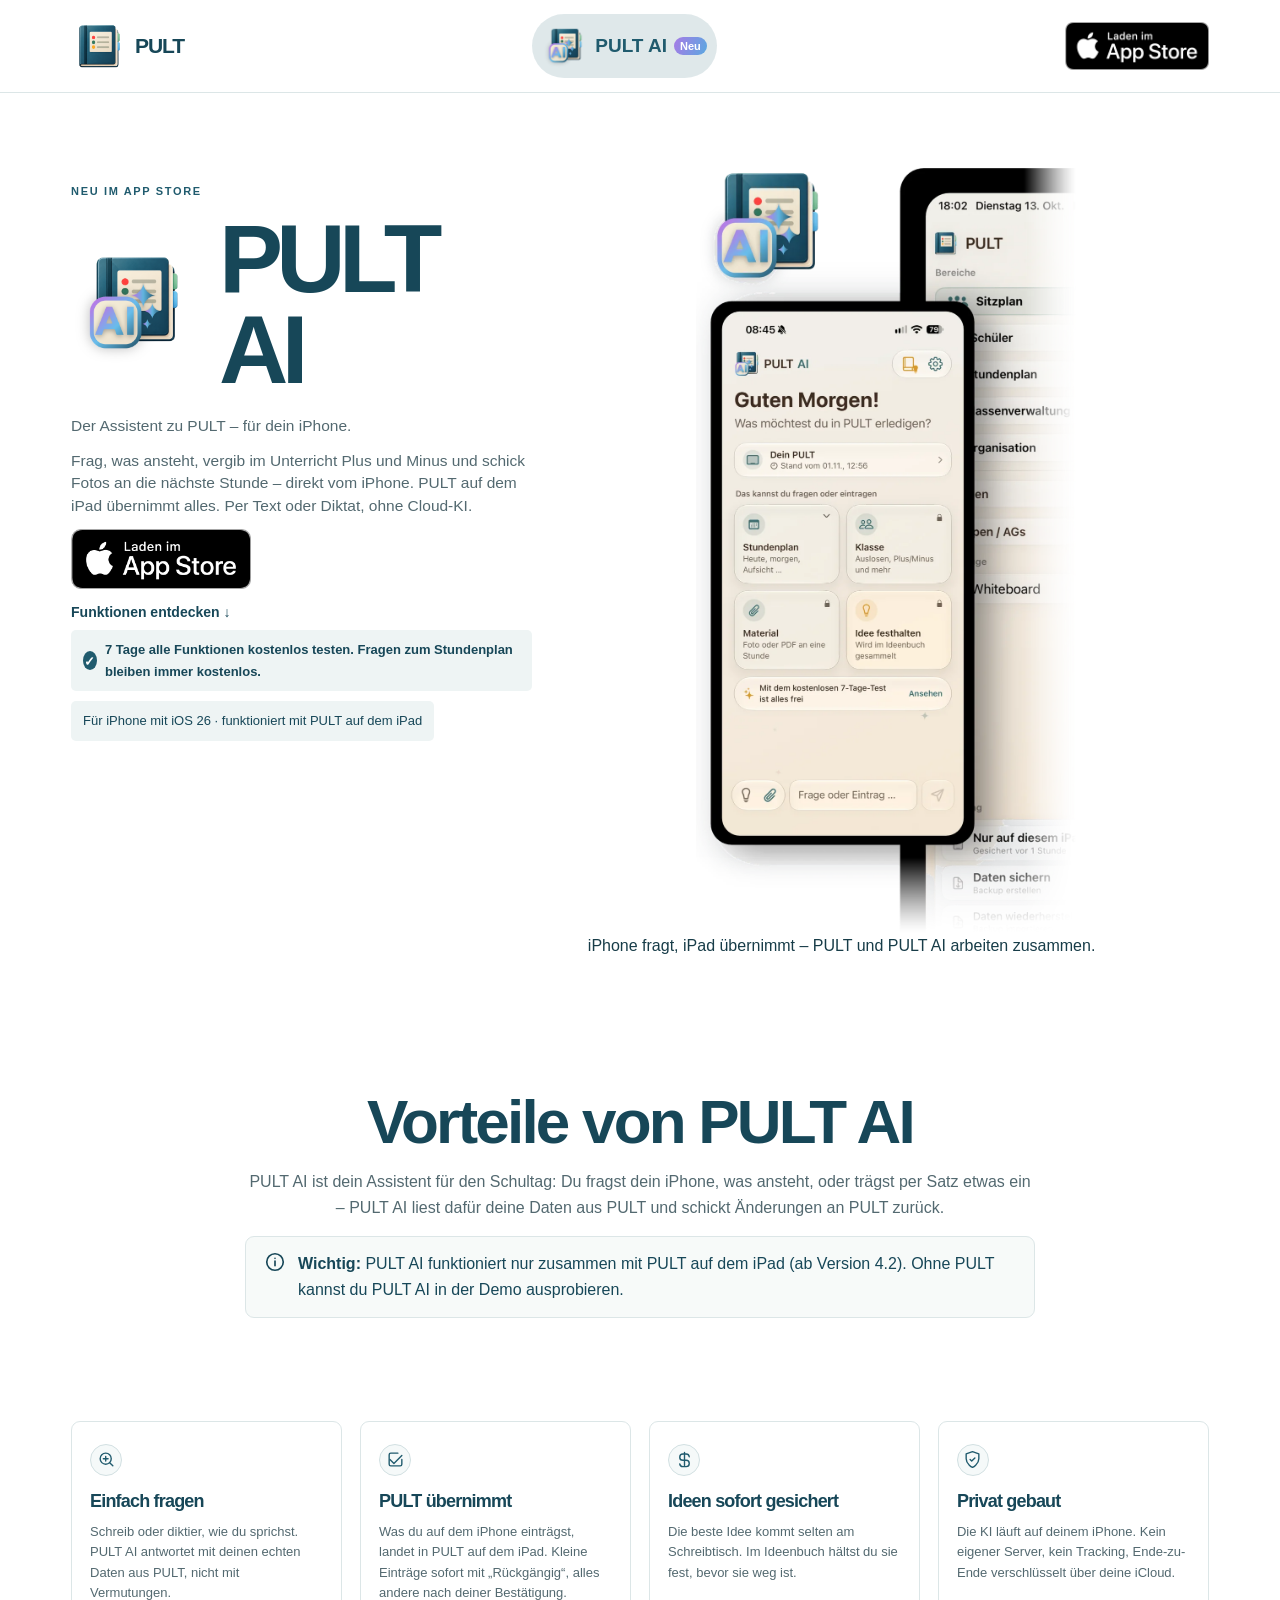
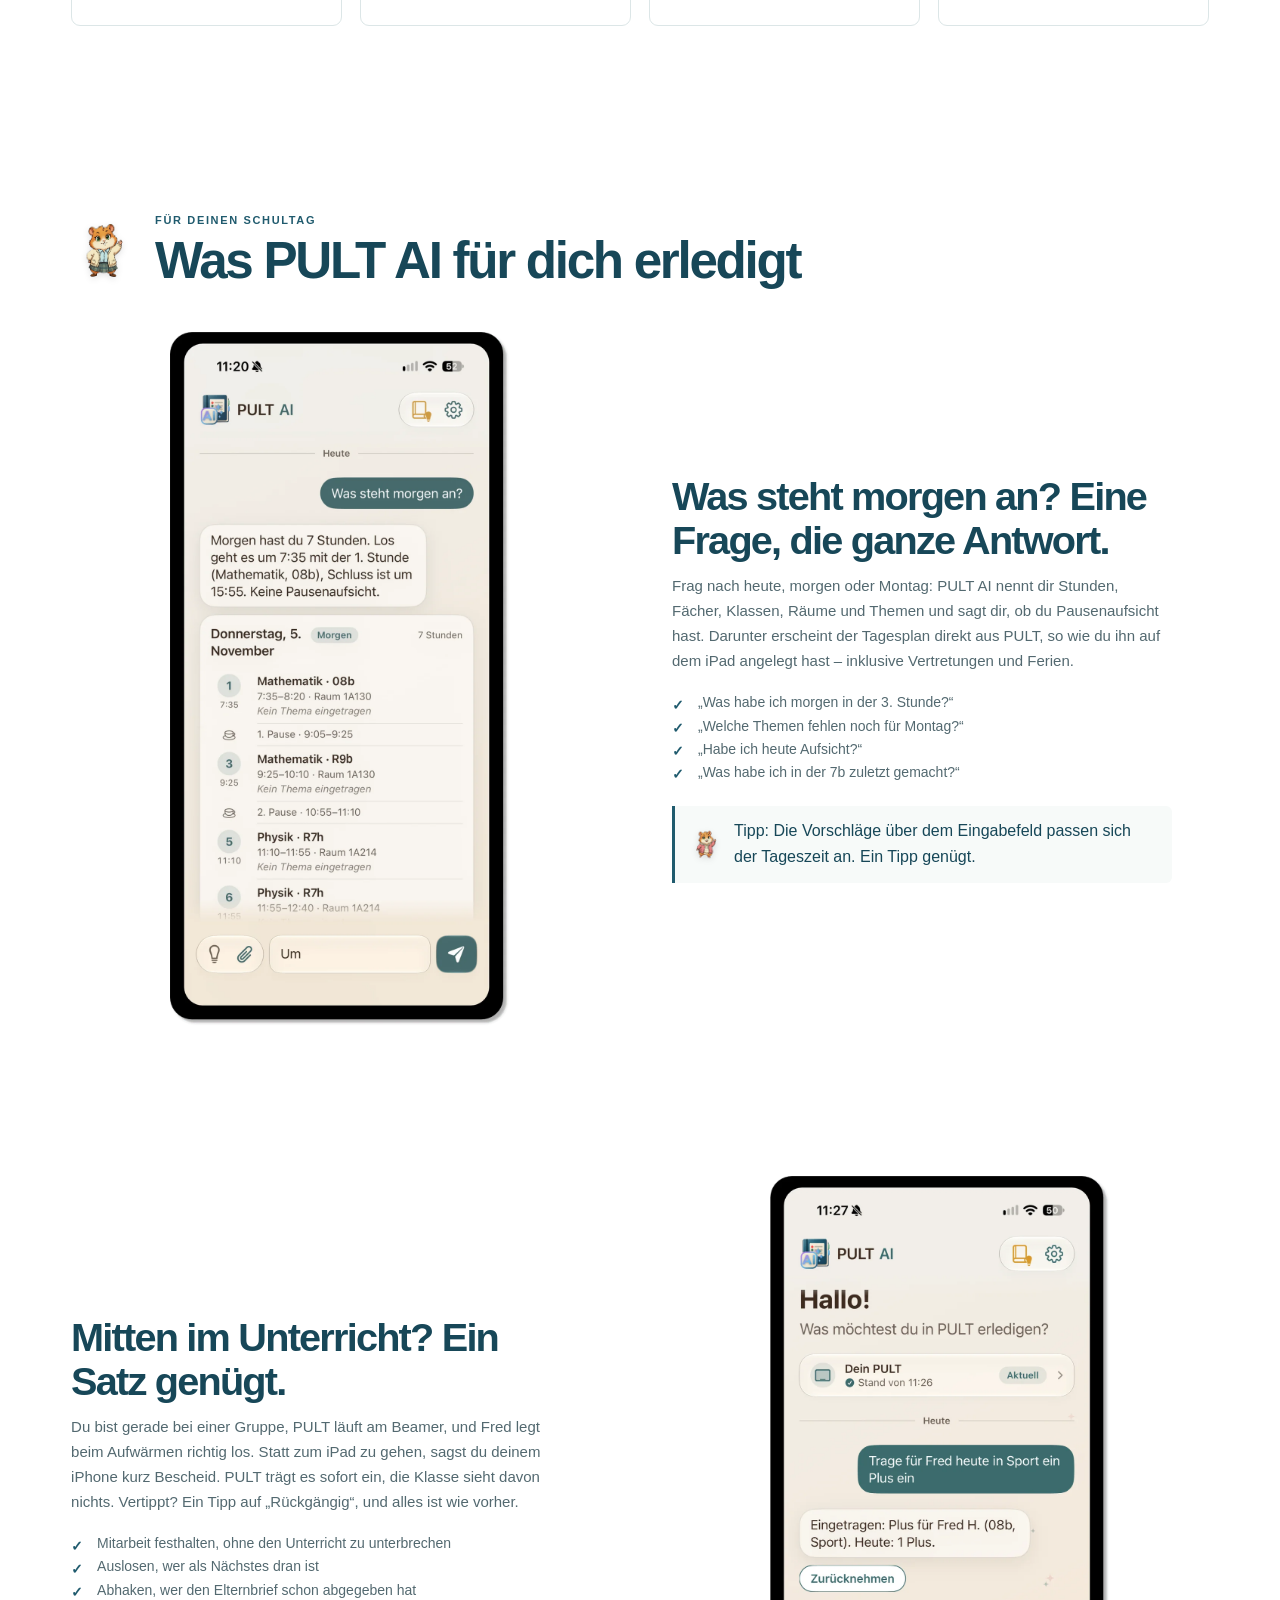
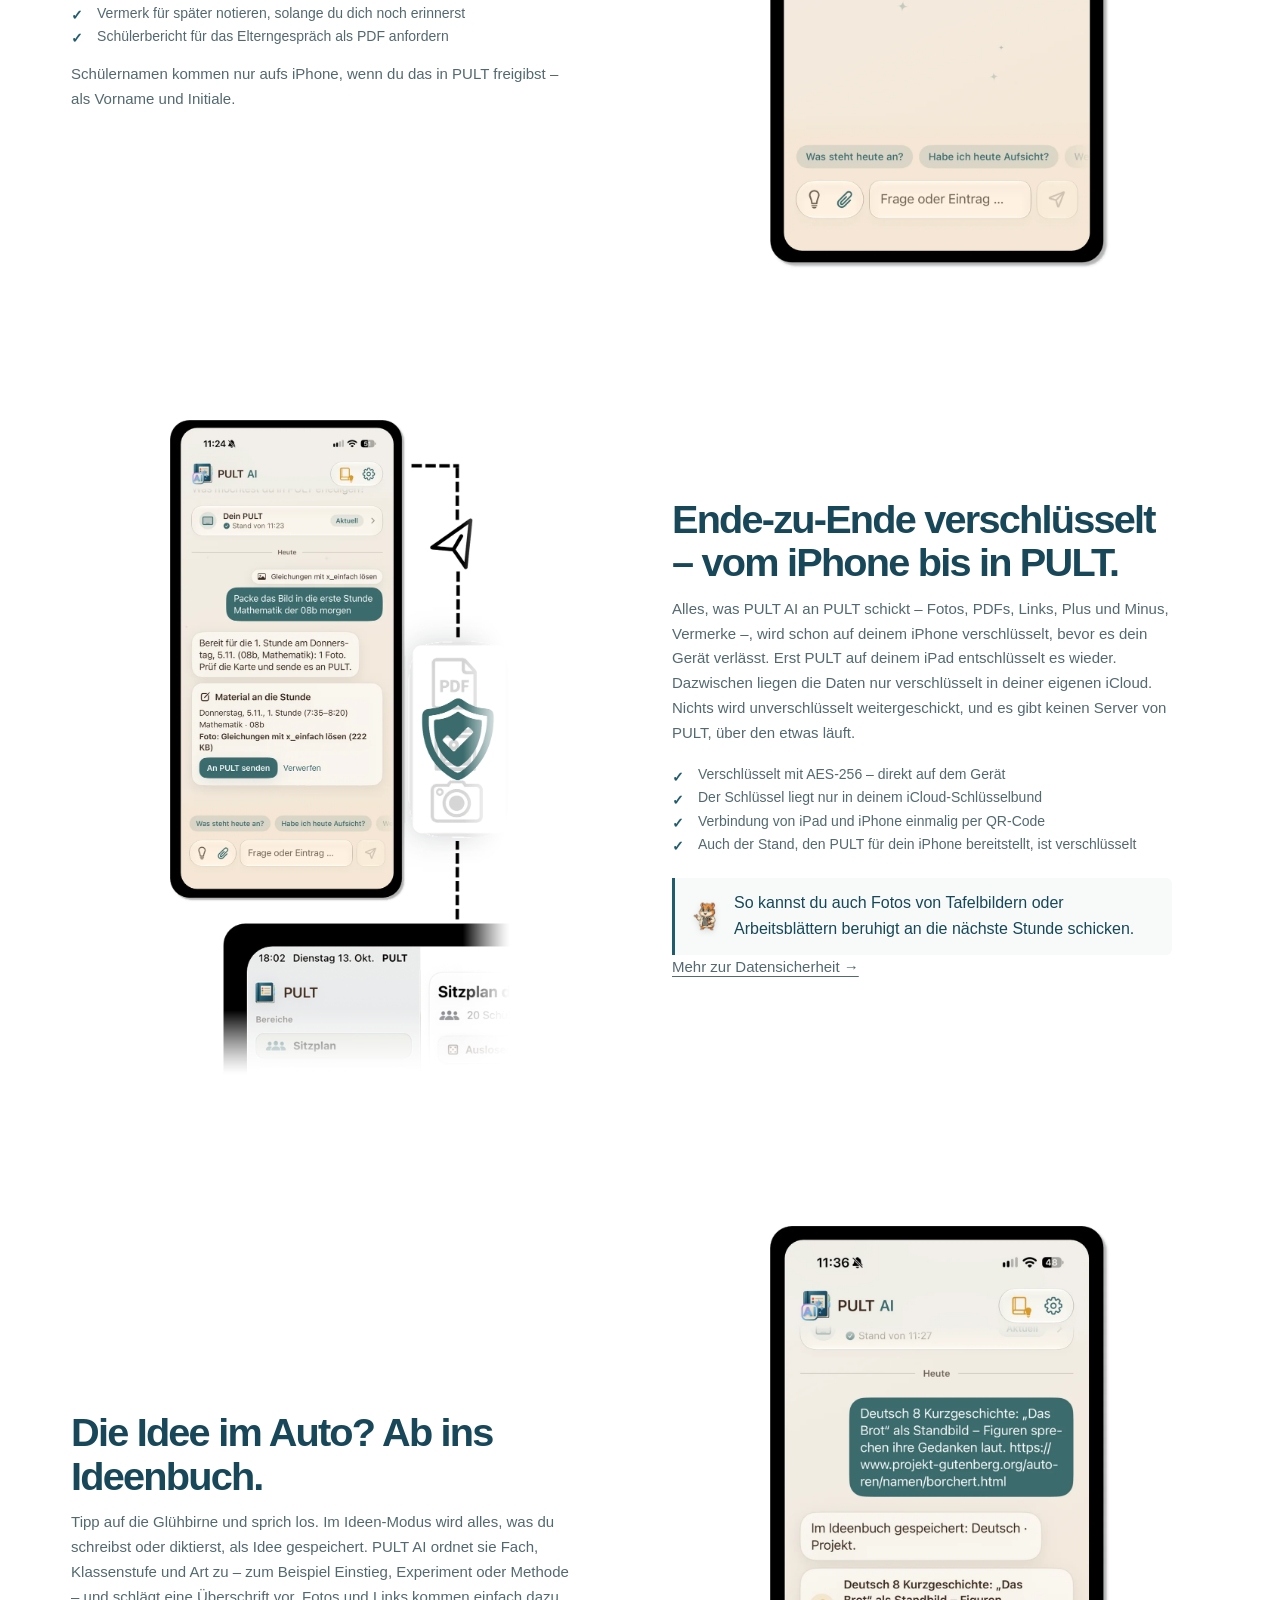
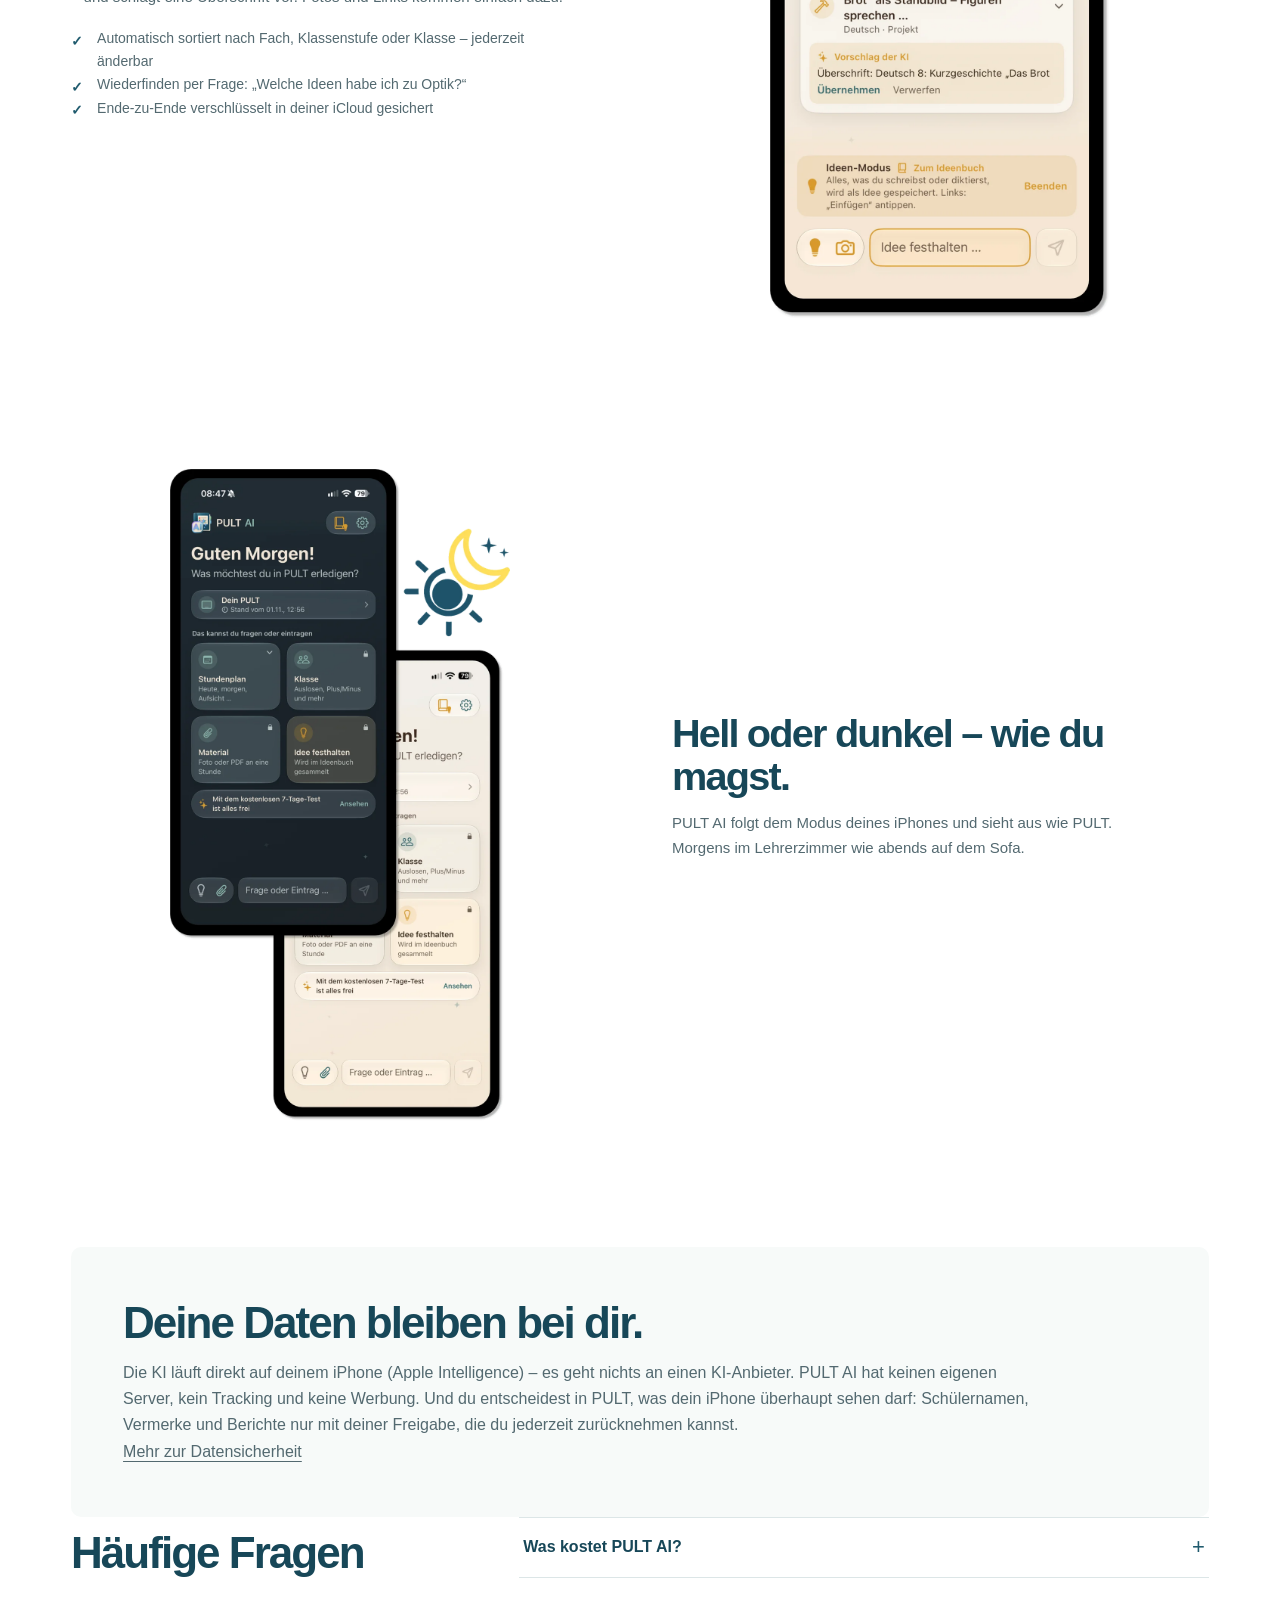
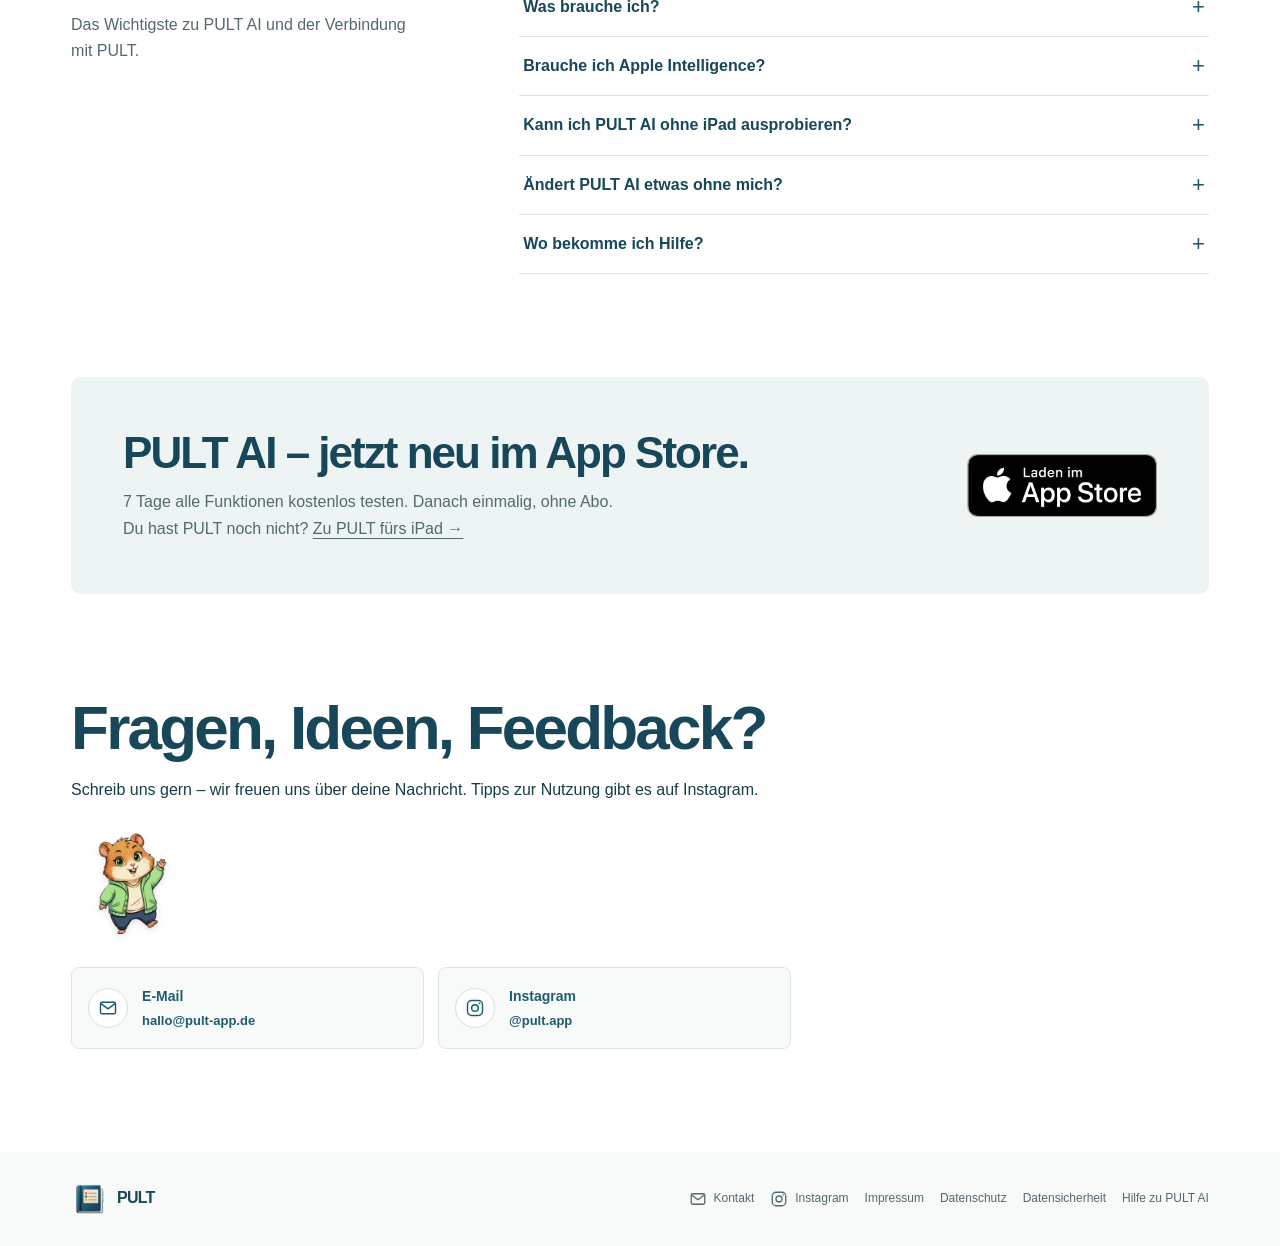
==== commit 911e0dce: "Header: PULT-Badge, PULT-AI-Pille mobil, Hero PULT AI Co-authored-by: Copilot <223556219+Copilot@use" ====
--- a/pult-ai/index.html
+++ b/pult-ai/index.html
@@ -3,6 +3,7 @@
   <head>
     <meta charset="utf-8">
     <meta name="viewport" content="width=device-width, initial-scale=1">
+    <meta name="apple-itunes-app" content="app-id=6828437689">
     <meta name="theme-color" content="#ffffff">
     <meta name="description" content="Neu im App Store: PULT AI, der Assistent zu PULT fürs iPhone. Frag, was ansteht, vergib Plus und Minus, schick Material an die Stunde und halte Ideen fest – ohne Cloud-KI.">
     <meta property="og:type" content="website">
@@ -20,8 +21,8 @@
     <title>PULT AI – Neu: Der Assistent zu PULT fürs iPhone</title>
     <link rel="icon" href="/assets/pult-logo.png" type="image/png">
     <link rel="apple-touch-icon" href="/assets/pult-logo.png">
-    <link rel="stylesheet" href="/styles.css?v=pult-ai-corrections-20261031">
-    <script type="module" src="/script.js?v=pult-ai-release-20261031"></script>
+    <link rel="stylesheet" href="/styles.css?v=pult-ai-header-20261107">
+    <script type="module" src="/script.js?v=pult-ai-appstore-20261107"></script>
   </head>
   <body class="pult-ai-page">
     <a class="skip-link" href="#inhalt">Zum Inhalt springen</a>
@@ -36,7 +37,6 @@
           <span>PULT AI</span>
           <span class="navigation-new" aria-hidden="true">Neu</span>
         </a>
-        <!-- TODO: Replace the temporary destination when the PULT AI App Store listing is available. -->
         <a class="app-store-link header-store" data-config-link="pultAiAppStoreUrl" data-config-label="PULT AI im App Store laden"><img class="app-store-badge" src="/assets/app-store-badge-de.png" width="600" height="200" alt="Laden im App Store"></a>
       </div>
     </header>
--- a/styles.css
+++ b/styles.css
@@ -85,6 +85,7 @@
 .app-store-badge { display: block; width: 190px; height: auto; }
 .header-store { width: 144px; }
 .header-store .app-store-badge { width: 100%; }
+.header-inner > .header-pult-ai { display: none; }
 
 .button {
   display: inline-flex;
@@ -696,3 +697,20 @@
   .pult-ai-page .hero-visual figcaption,
   .pult-ai-page .header-store { display: none; }
 }
+
+@media (max-width: 1199px) {
+  .header-inner:has(> .header-pult-ai) { flex-wrap: nowrap; }
+  .header-inner > .header-pult-ai { display: inline-flex; min-height: 44px; padding: 4px 10px; font-size: 15px; white-space: nowrap; }
+  .header-pult-ai img { width: 32px; height: 32px; flex-basis: 32px; }
+}
+
+@media (max-width: 767px) {
+  .header-inner > .header-pult-ai { margin-left: auto; }
+}
+
+@media (min-width: 768px) {
+  .pult-ai-page .hero-copy { justify-content: flex-start; padding-top: clamp(16px, 3vw, 40px); }
+  .pult-ai-page .hero-brand { gap: 24px; }
+  .pult-ai-page .hero-brand-icon { width: 124px; height: 124px; }
+  .pult-ai-page .hero-brand h1.hero-brand-name { font-size: clamp(52px, 7.5vw, 104px); }
+}
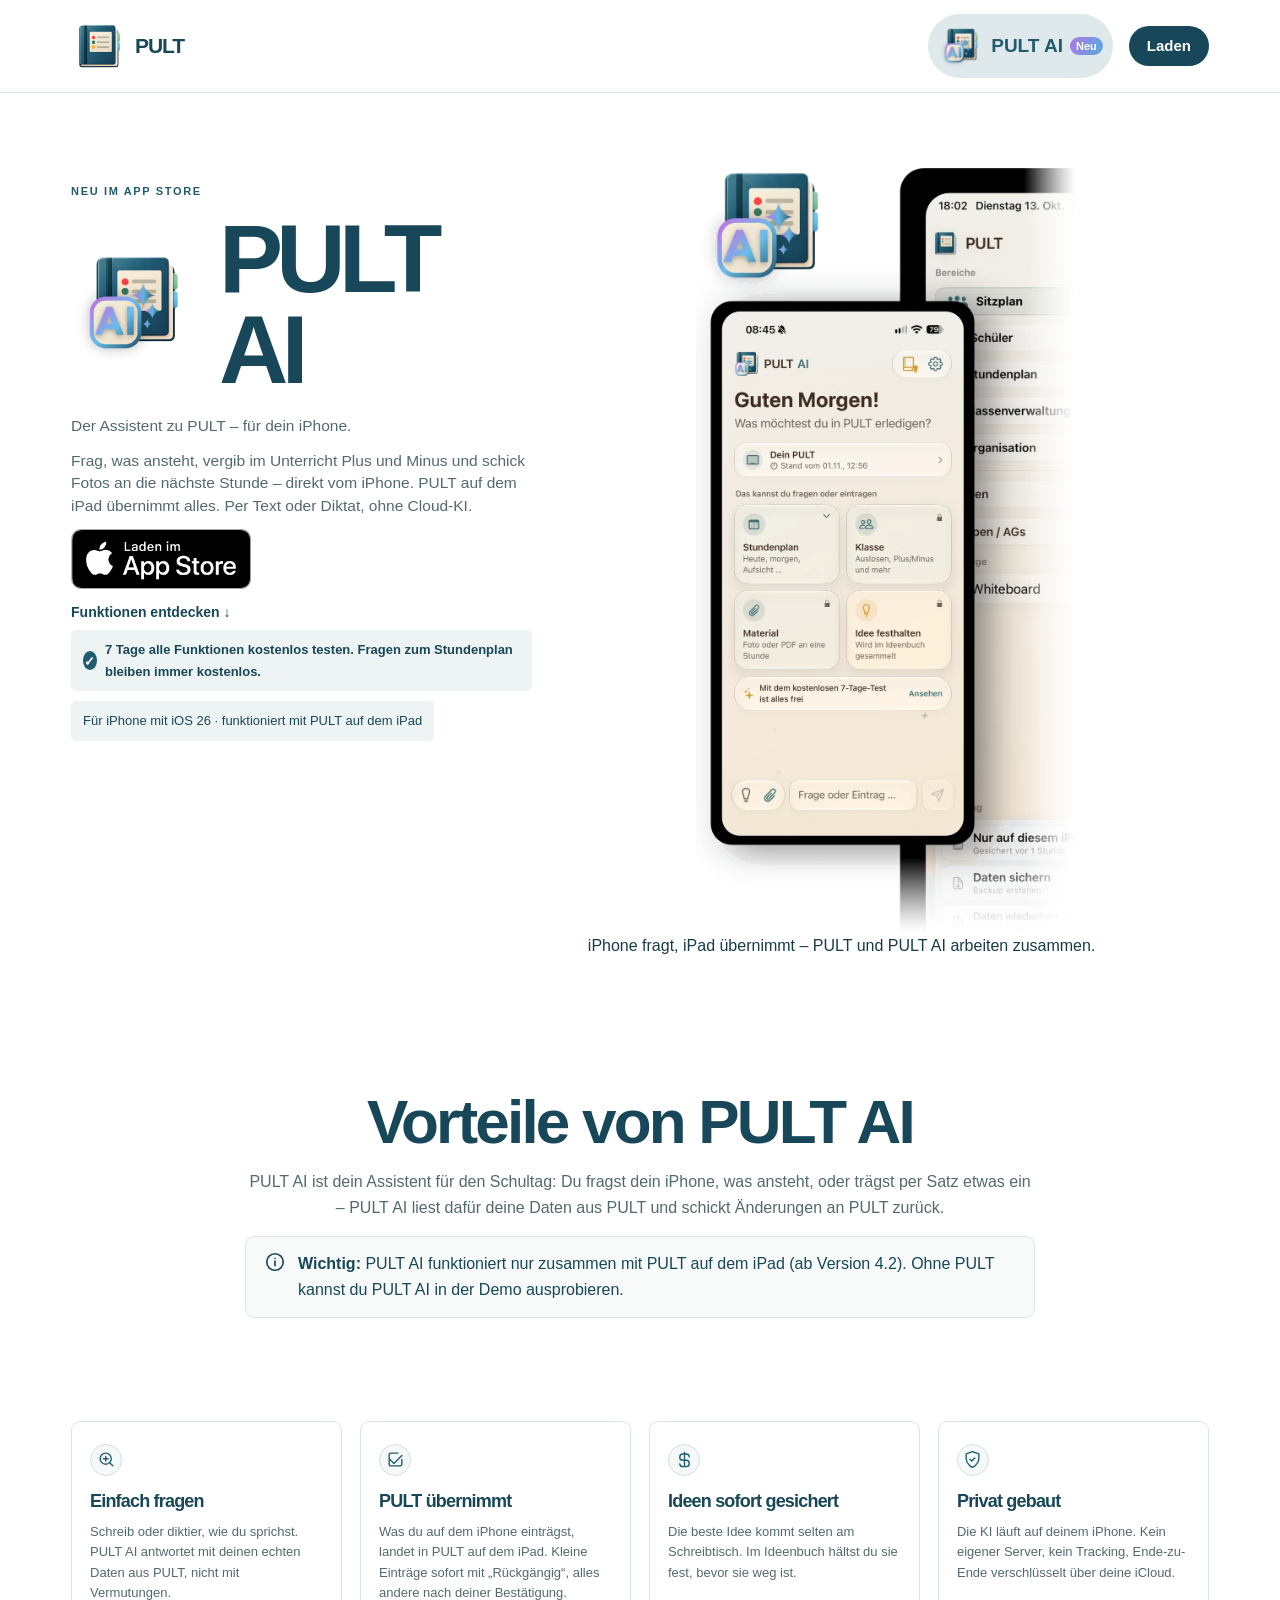
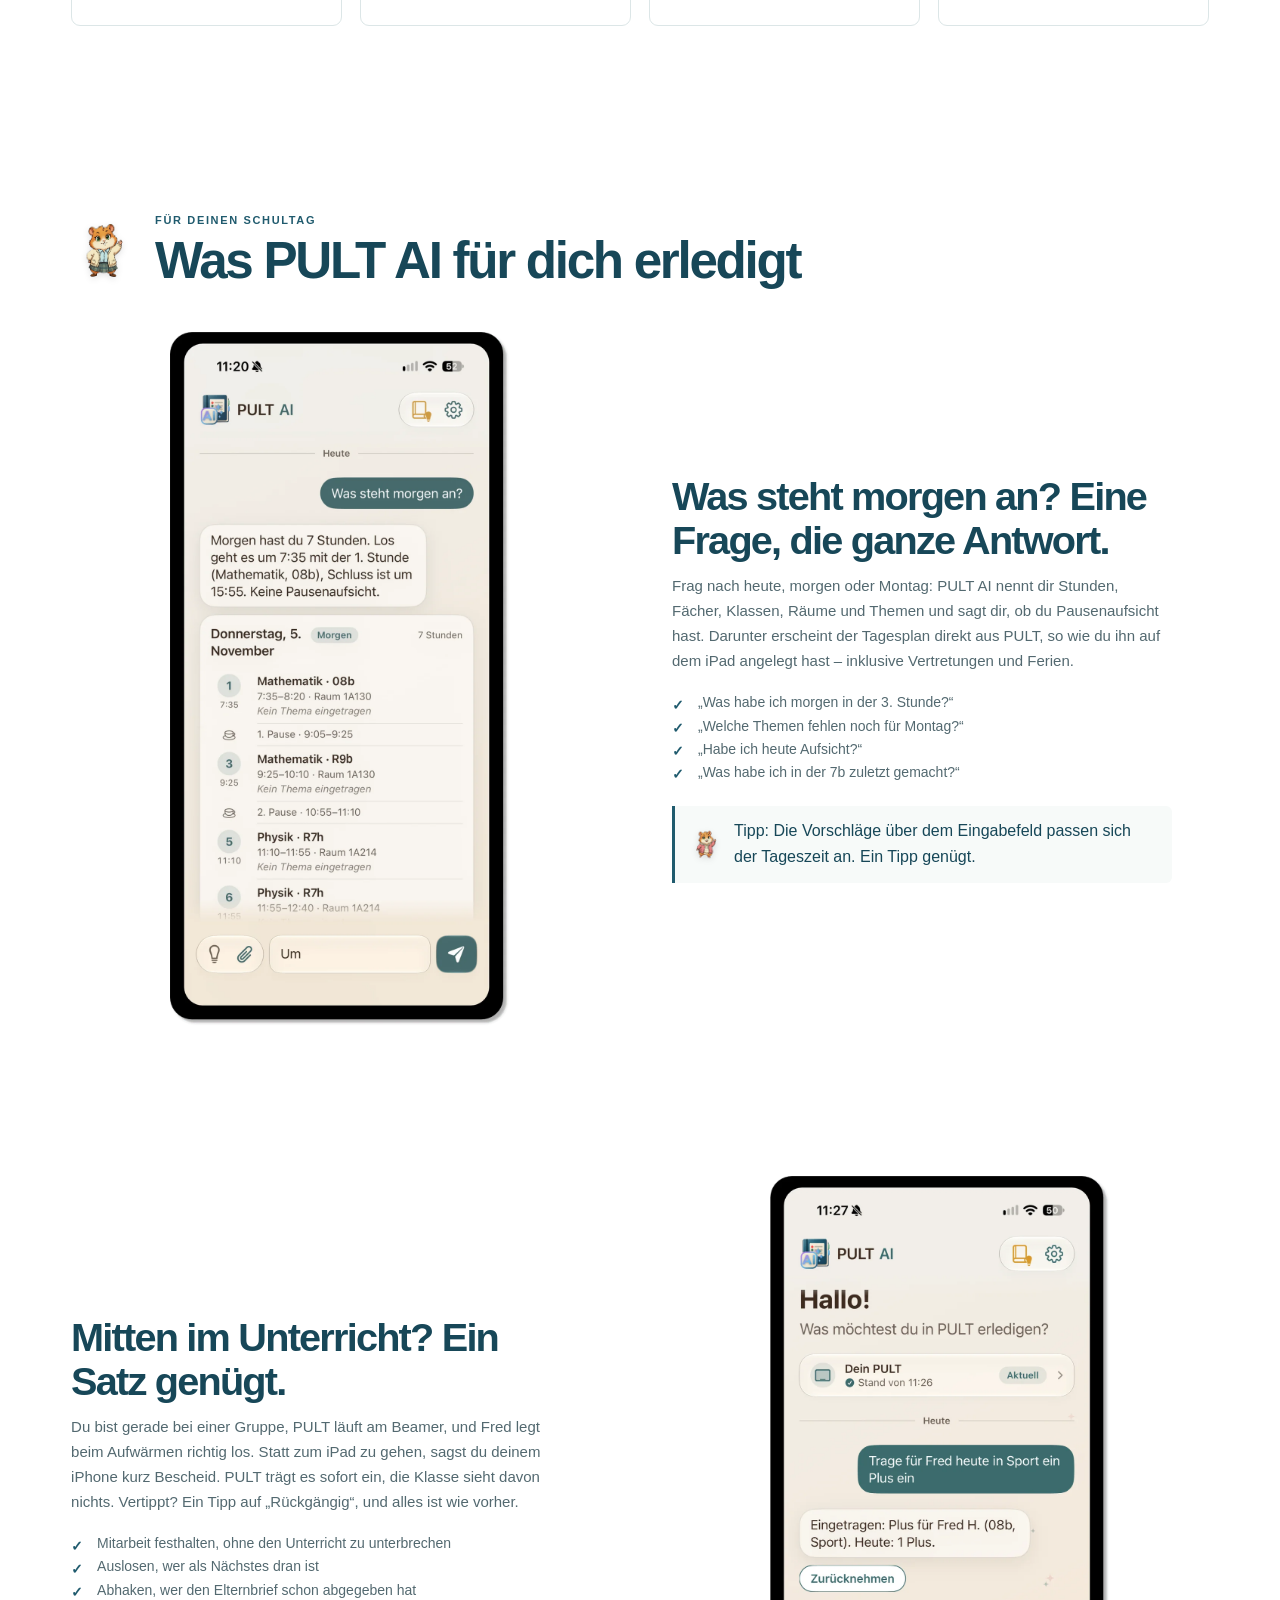
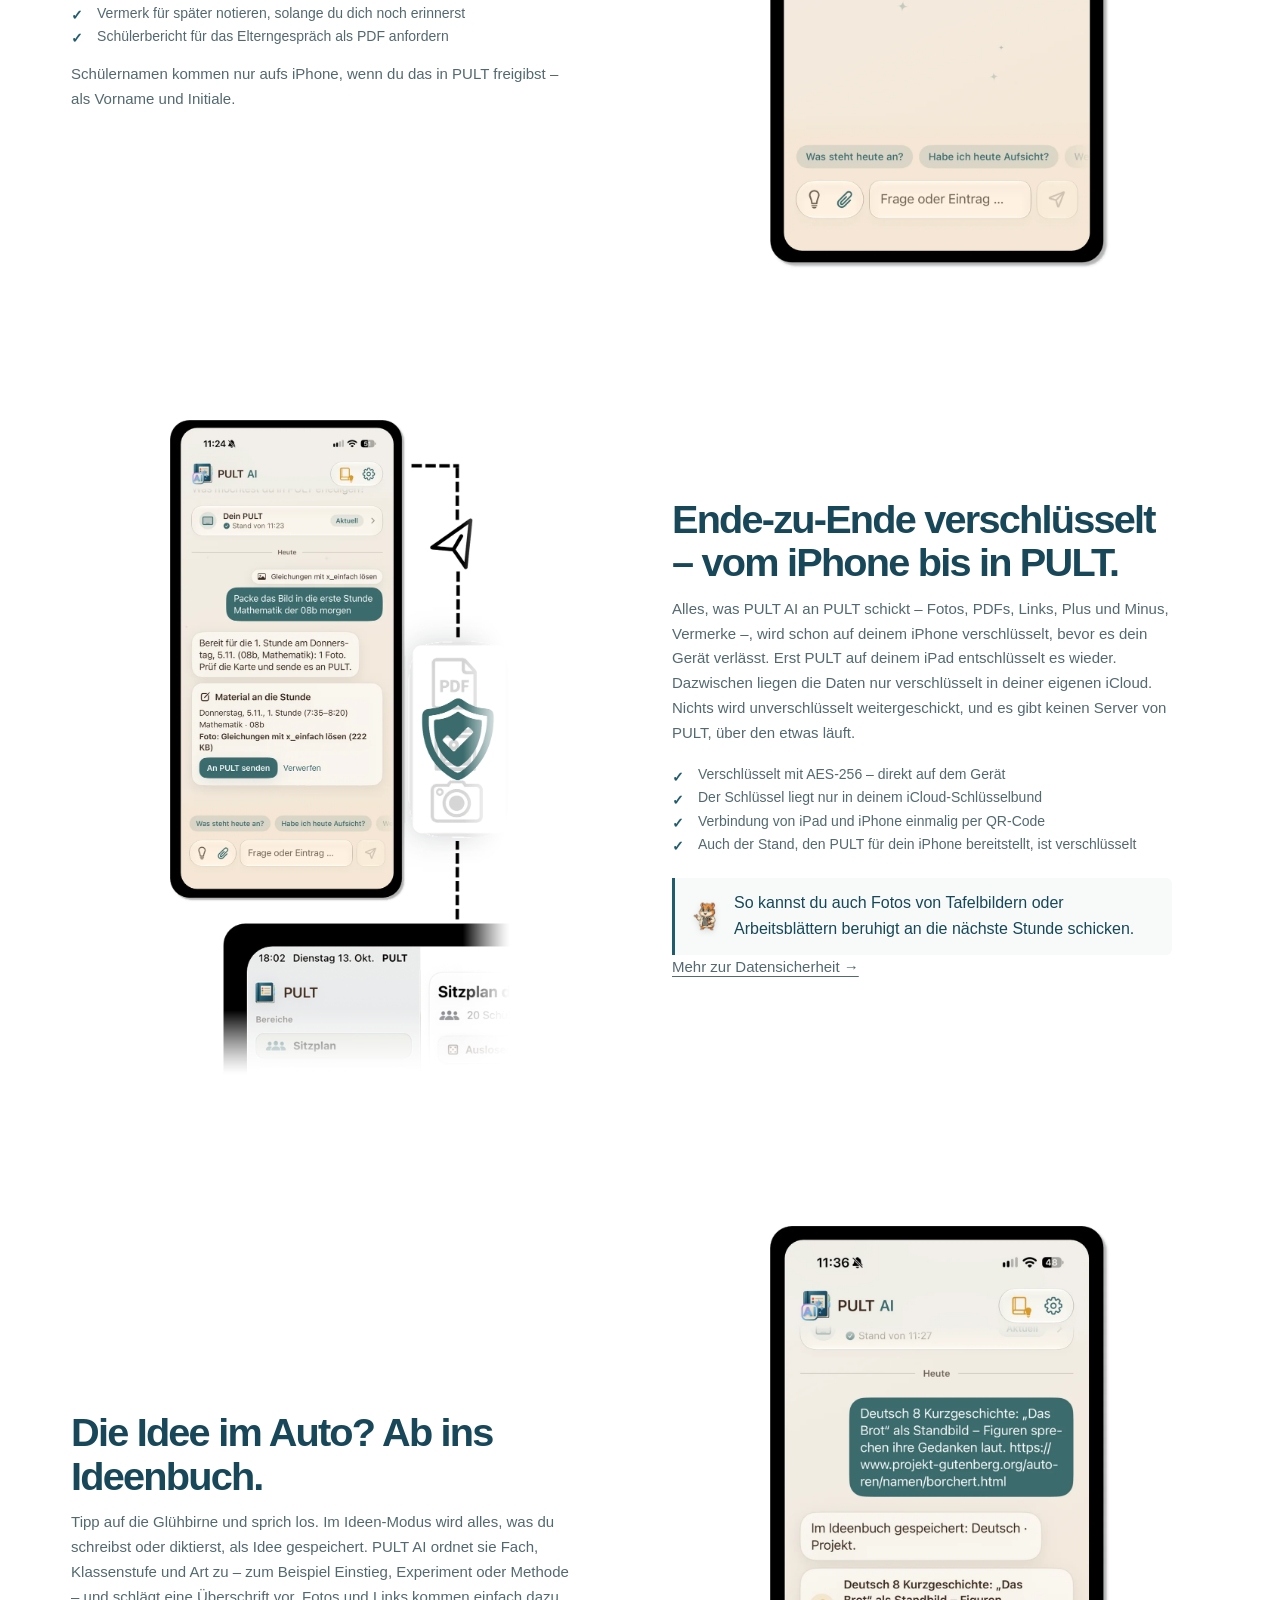
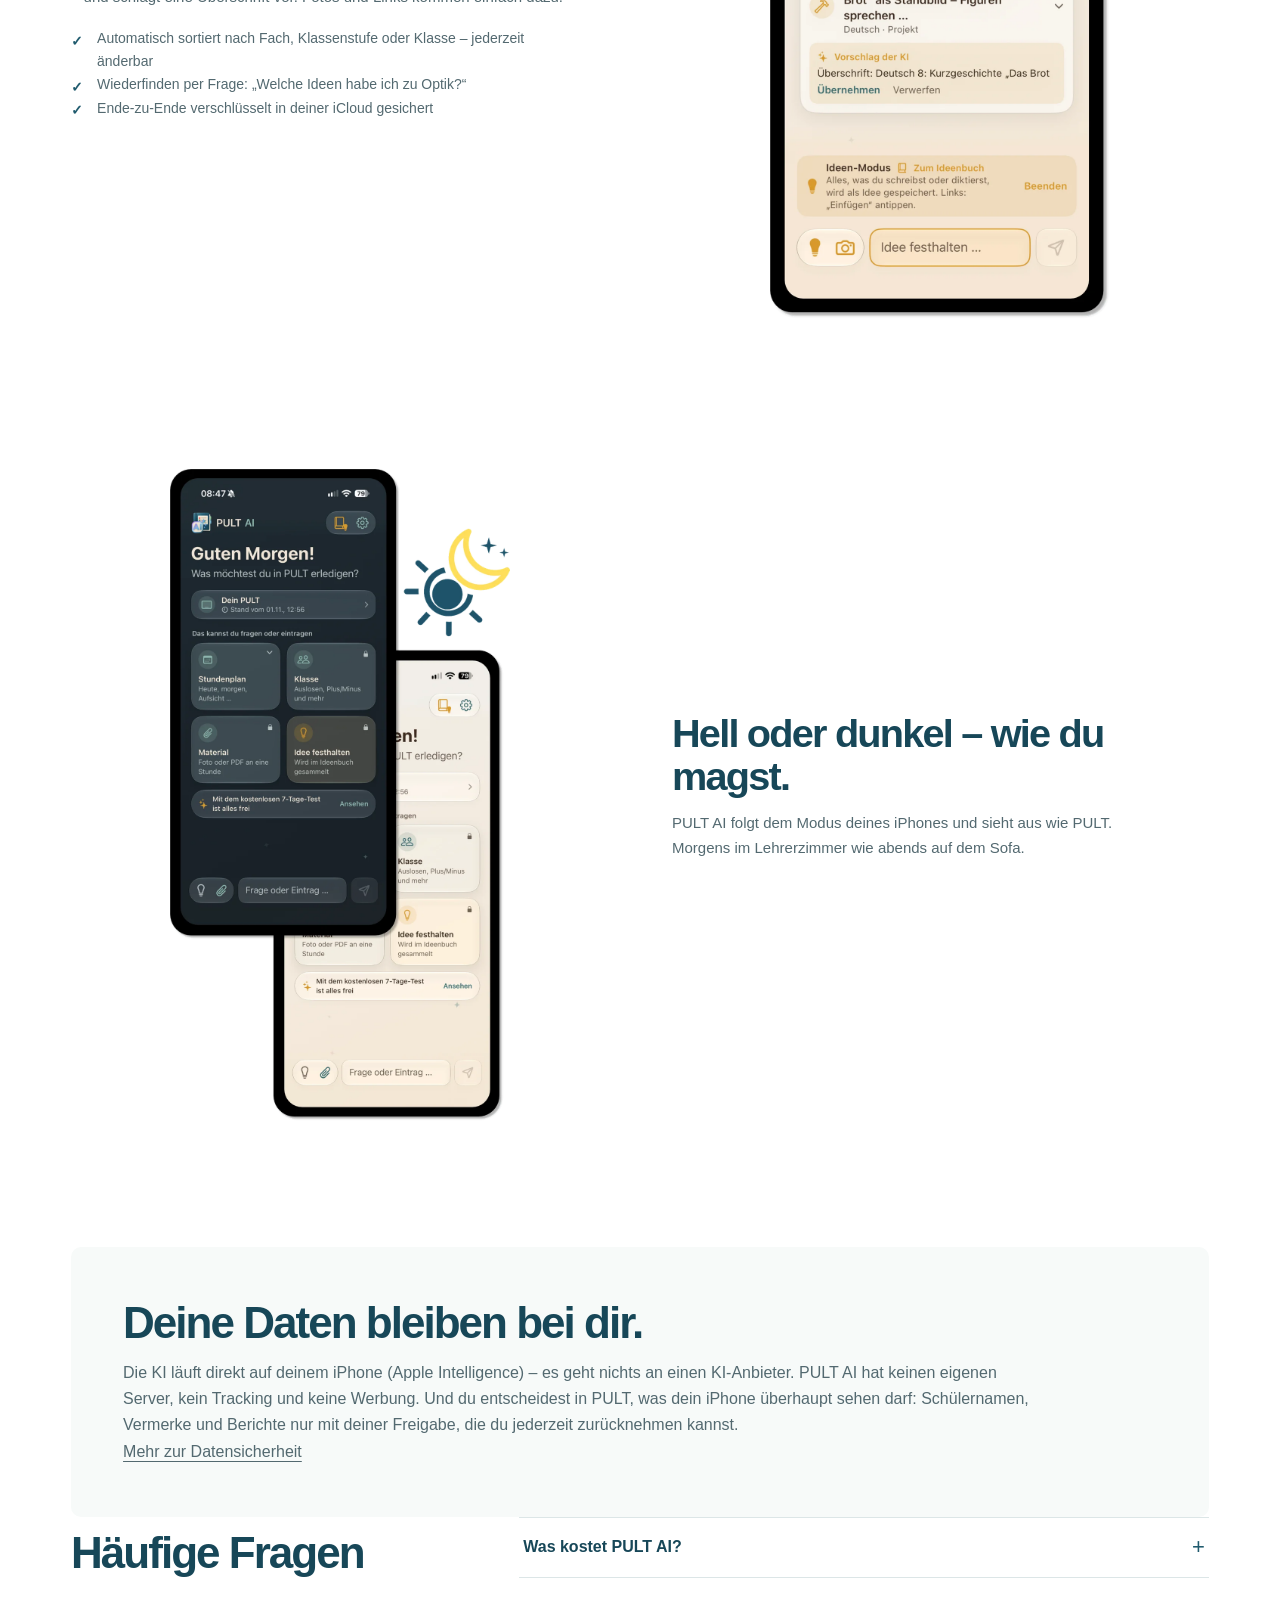
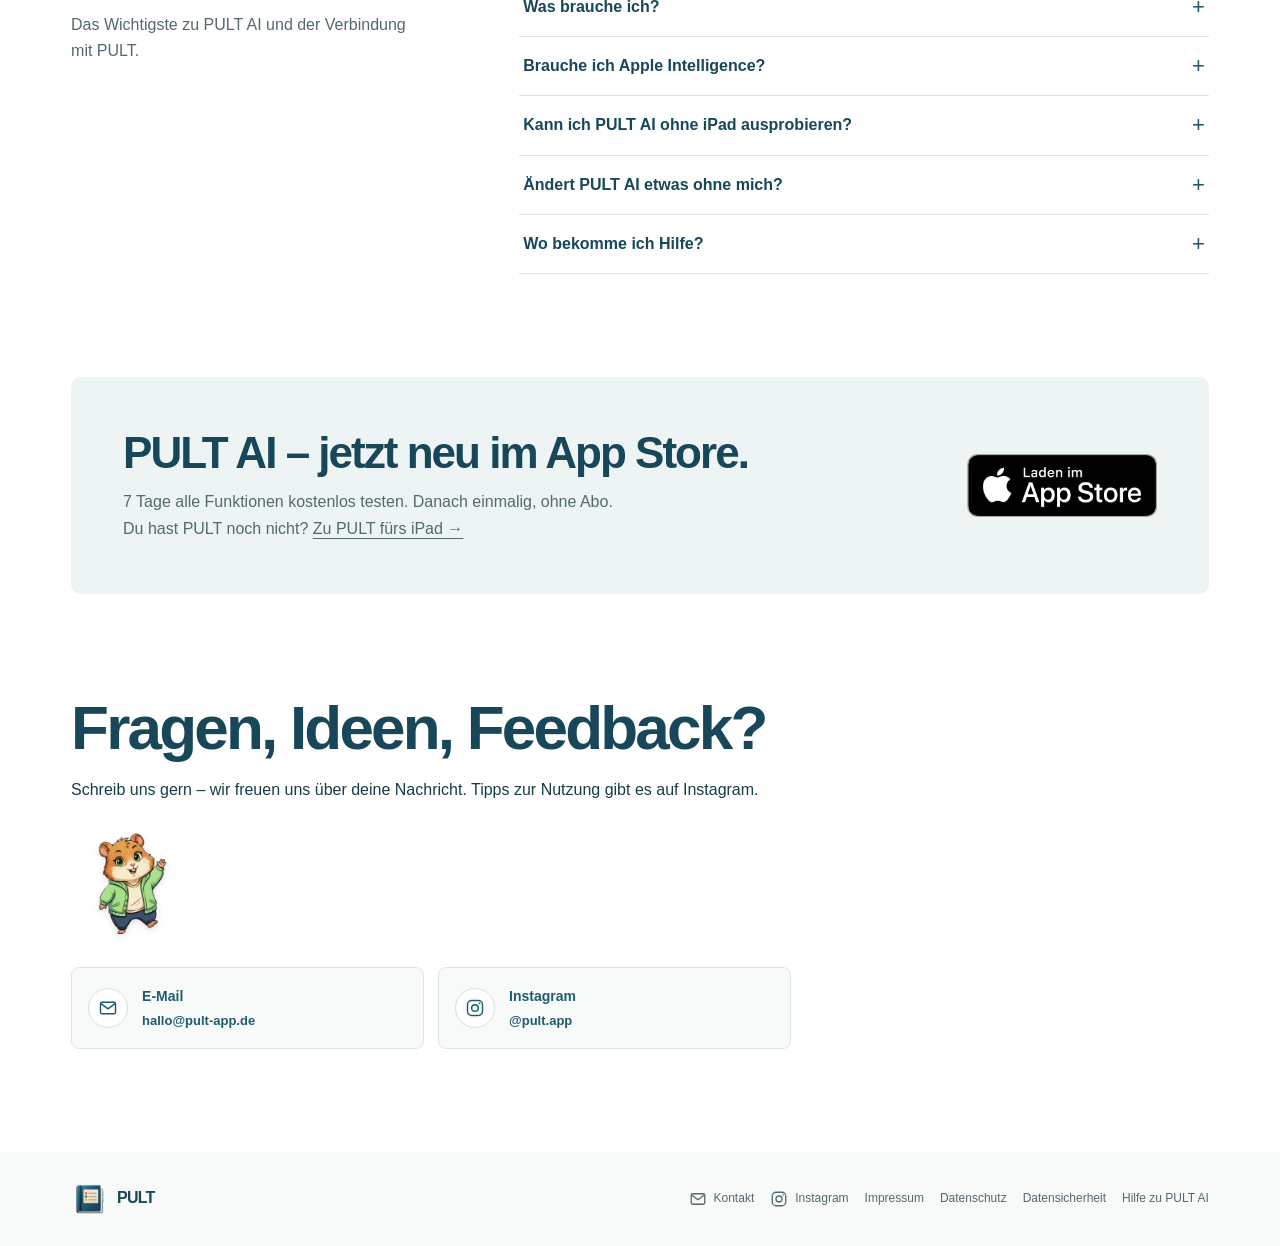
==== commit 9410989d: "Header ohne App-Store-Badge, Laden-Button beim Scrollen Co-authored-by: Copilot <223556219+Copilot@u" ====
--- a/pult-ai/index.html
+++ b/pult-ai/index.html
@@ -21,8 +21,8 @@
     <title>PULT AI – Neu: Der Assistent zu PULT fürs iPhone</title>
     <link rel="icon" href="/assets/pult-logo.png" type="image/png">
     <link rel="apple-touch-icon" href="/assets/pult-logo.png">
-    <link rel="stylesheet" href="/styles.css?v=pult-ai-header-20261107">
-    <script type="module" src="/script.js?v=pult-ai-appstore-20261107"></script>
+    <link rel="stylesheet" href="/styles.css?v=header-clean-20261107">
+    <script type="module" src="/script.js?v=header-clean-20261107"></script>
   </head>
   <body class="pult-ai-page">
     <a class="skip-link" href="#inhalt">Zum Inhalt springen</a>
@@ -37,7 +37,7 @@
           <span>PULT AI</span>
           <span class="navigation-new" aria-hidden="true">Neu</span>
         </a>
-        <a class="app-store-link header-store" data-config-link="pultAiAppStoreUrl" data-config-label="PULT AI im App Store laden"><img class="app-store-badge" src="/assets/app-store-badge-de.png" width="600" height="200" alt="Laden im App Store"></a>
+        <a class="header-cta" data-config-link="pultAiAppStoreUrl" data-config-label="PULT AI im App Store laden" hidden>Laden</a>
       </div>
     </header>
 
--- a/styles.css
+++ b/styles.css
@@ -83,9 +83,18 @@
 .menu-toggle { display: none; }
 .app-store-link { display: inline-flex; flex: 0 0 auto; align-items: center; border-radius: 5px; }
 .app-store-badge { display: block; width: 190px; height: auto; }
-.header-store { width: 144px; }
-.header-store .app-store-badge { width: 100%; }
 .header-inner > .header-pult-ai { display: none; }
+.pult-ai-page .header-inner > .navigation-pult-ai { margin-left: auto; }
+.header-cta { display: inline-flex; flex: 0 0 auto; order: 3; min-height: 40px; align-items: center; padding: 0 18px; border-radius: 999px; background: var(--brand-dark); color: #fff; font-weight: 650; font-size: 15px; text-decoration: none; opacity: 0; visibility: hidden; transform: translateY(-4px); transition: opacity 200ms, transform 200ms, visibility 200ms; }
+.header-cta[hidden] { display: none; }
+.header-cta.is-visible { opacity: 1; visibility: visible; transform: translateY(0); }
+.header-cta:hover { background: var(--brand); }
+@media (max-width: 767px) {
+  .header-cta { display: none; }
+}
+@media (prefers-reduced-motion: reduce) {
+  .header-cta { transition: none !important; transform: none; }
+}
 
 .button {
   display: inline-flex;
@@ -207,7 +216,6 @@
   .menu-icon::before { top: -6px; }
   .menu-icon::after { top: 6px; }
   .header-inner { flex-wrap: wrap; gap: 10px; padding-block: 8px; }
-  .header-store { width: 130px; margin-left: auto; }
   .navigation { display: none; position: absolute; top: 100%; right: 0; left: 0; width: auto; align-items: stretch; flex-wrap: nowrap; gap: 0; padding: 8px var(--page-gutter) 16px; border-bottom: 1px solid var(--line); background: var(--white); }
   .navigation.is-open { display: flex; flex-direction: column; }
   .navigation > a { padding: 11px 0; border-bottom: 1px solid var(--line); }
@@ -607,7 +615,6 @@
 @media (max-width: 1199px) {
   .header-inner { position: relative; gap: 14px; }
   .brand { order: 0; }
-  .header-store { order: 1; width: 144px; margin-left: auto; }
   .menu-toggle { display: grid; order: 2; width: 44px; height: 44px; place-items: center; border: 1px solid var(--line); border-radius: 5px; background: var(--white); }
   .menu-icon, .menu-icon::before, .menu-icon::after { display: block; width: 18px; height: 1px; background: var(--brand-dark); }
   .menu-icon { position: relative; }
@@ -634,7 +641,6 @@
   .pult-ai-page .hero-brand-icon { width: calc(66px * 1.3); height: calc(66px * 1.3); }
   .navigation > .navigation-pult-ai,
   .header-inner > .navigation-pult-ai { min-height: 54px; font-size: 17px; }
-  .header-store { display: none; }
   .hero-note-row .mascot { display: none; }
   main#inhalt:not(.legal-page) { padding-bottom: 88px; }
   .hero { padding-block: 28px; }
@@ -694,13 +700,12 @@
     max-height: 45vh;
     margin-inline: auto;
   }
-  .pult-ai-page .hero-visual figcaption,
-  .pult-ai-page .header-store { display: none; }
+  .pult-ai-page .hero-visual figcaption { display: none; }
 }
 
 @media (max-width: 1199px) {
   .header-inner:has(> .header-pult-ai) { flex-wrap: nowrap; }
-  .header-inner > .header-pult-ai { display: inline-flex; min-height: 44px; padding: 4px 10px; font-size: 15px; white-space: nowrap; }
+  .header-inner > .header-pult-ai { display: inline-flex; min-height: 44px; padding: 4px 10px; font-size: 15px; white-space: nowrap; margin-left: auto; }
   .header-pult-ai img { width: 32px; height: 32px; flex-basis: 32px; }
 }
 
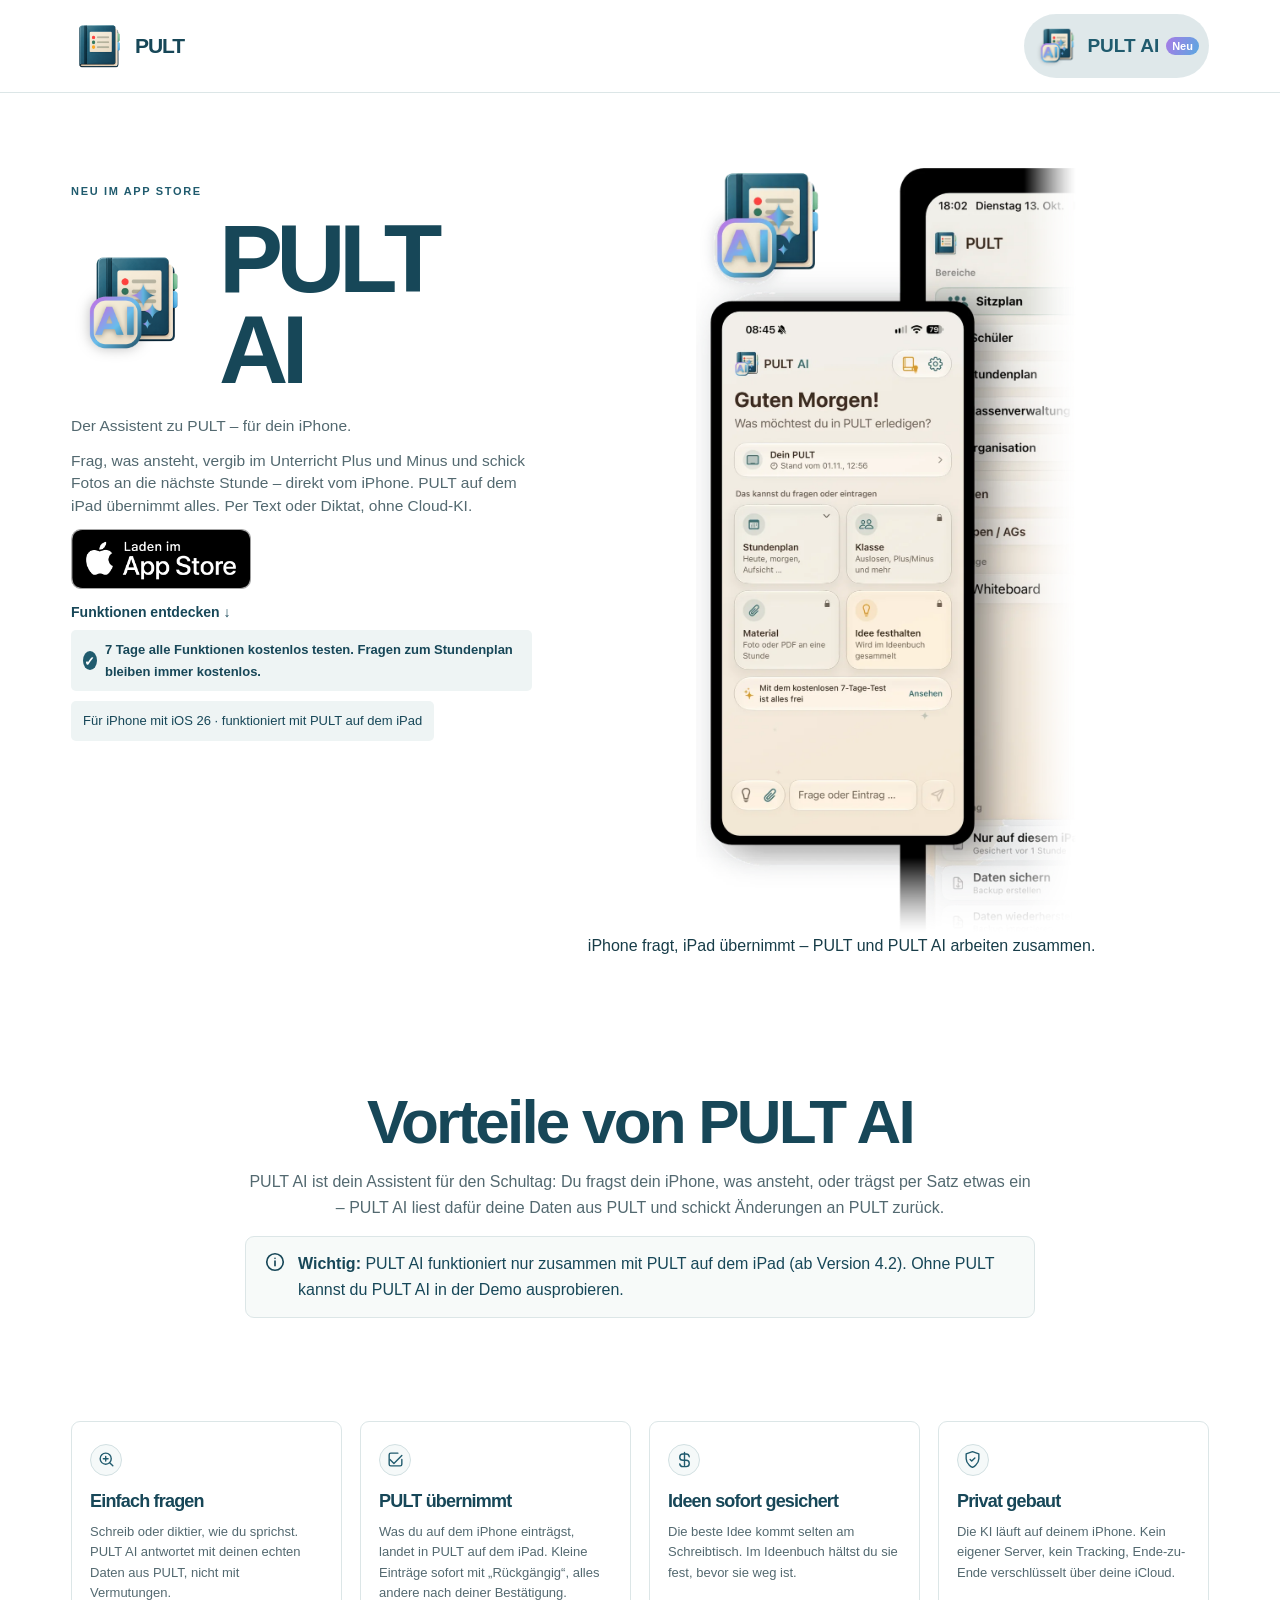
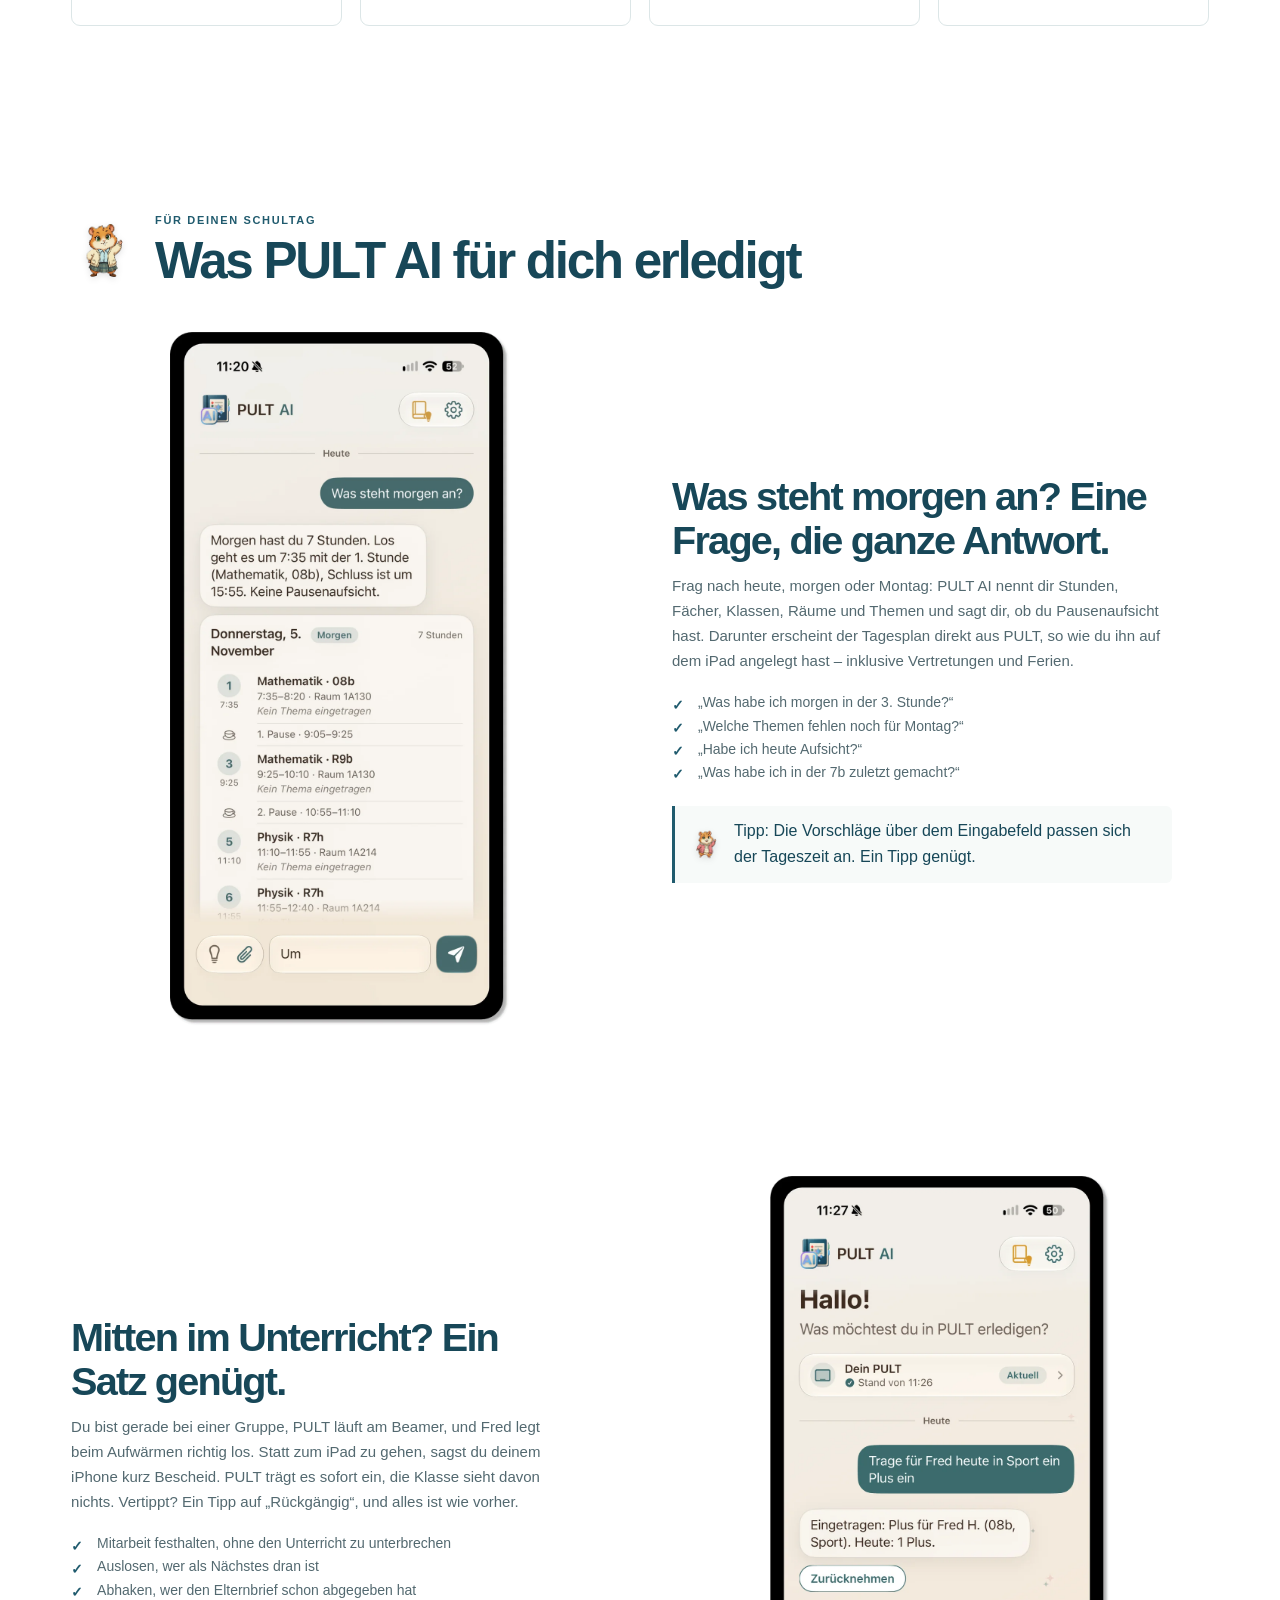
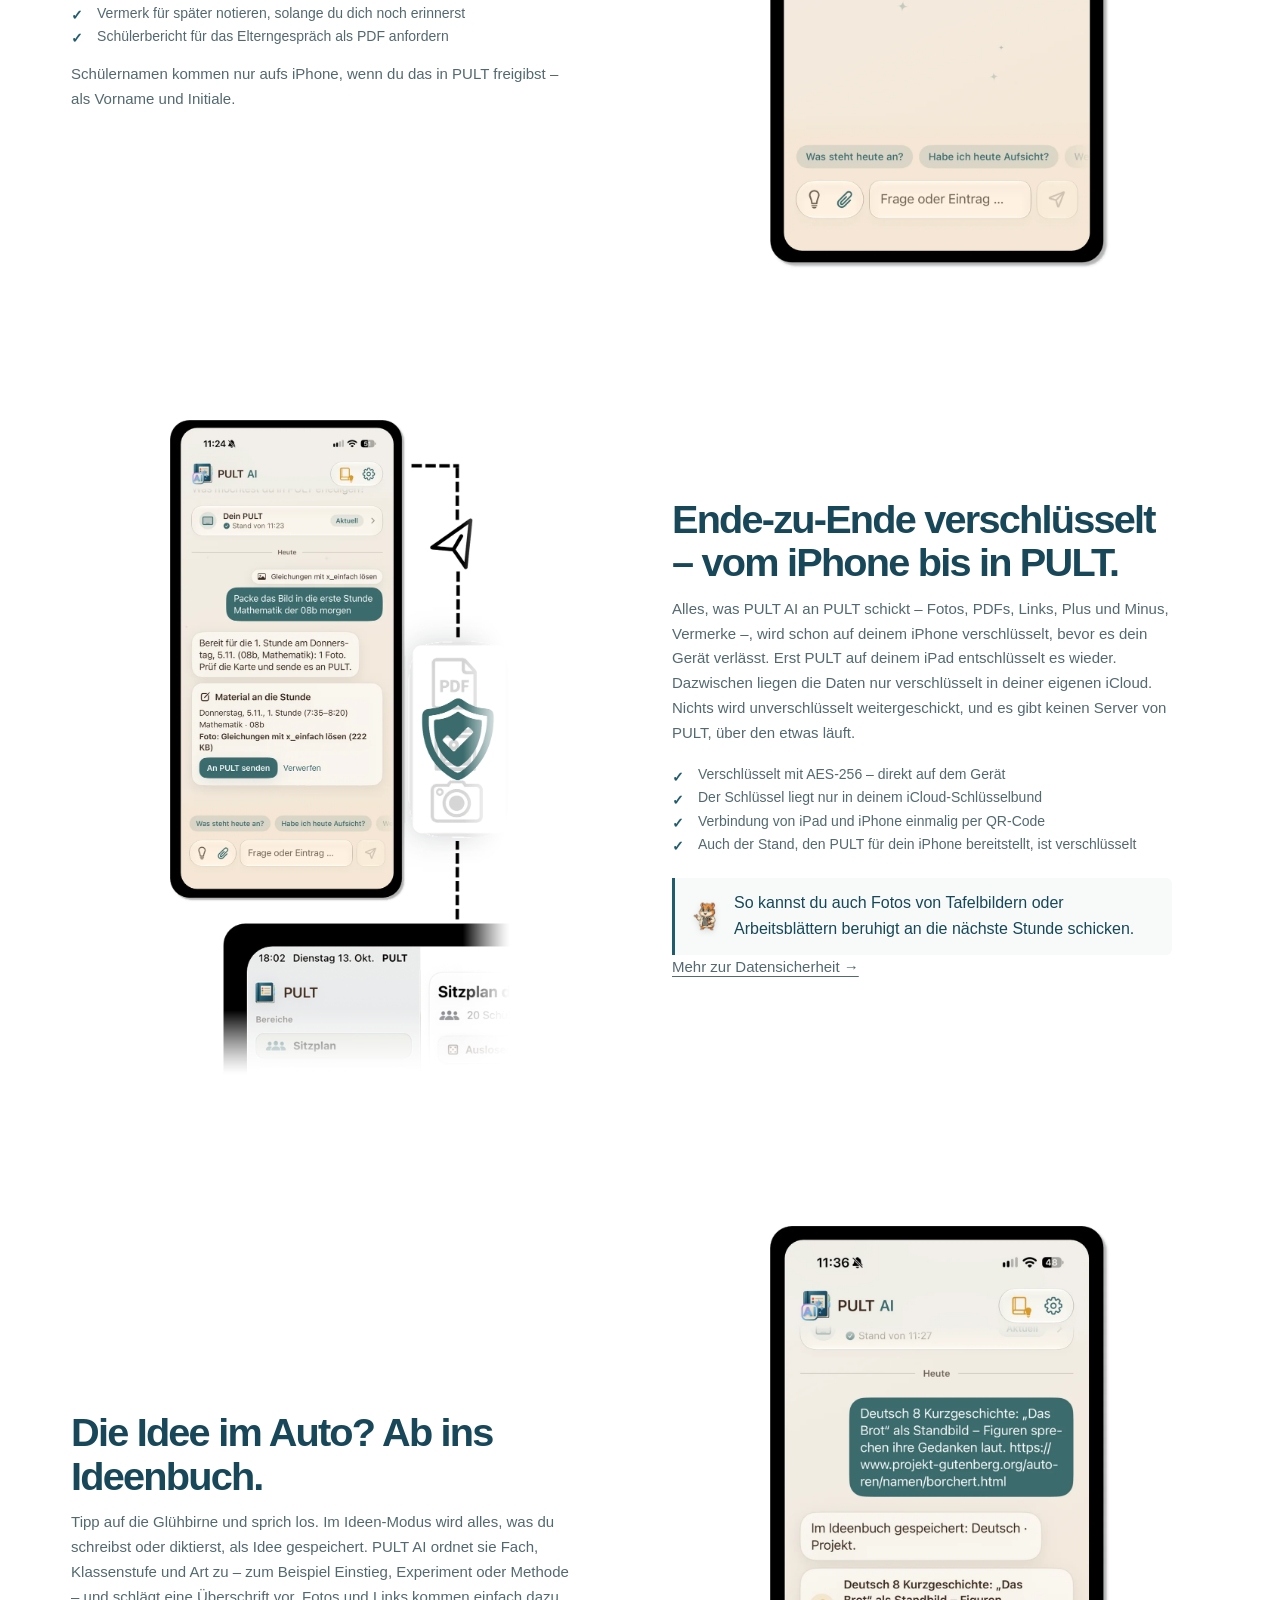
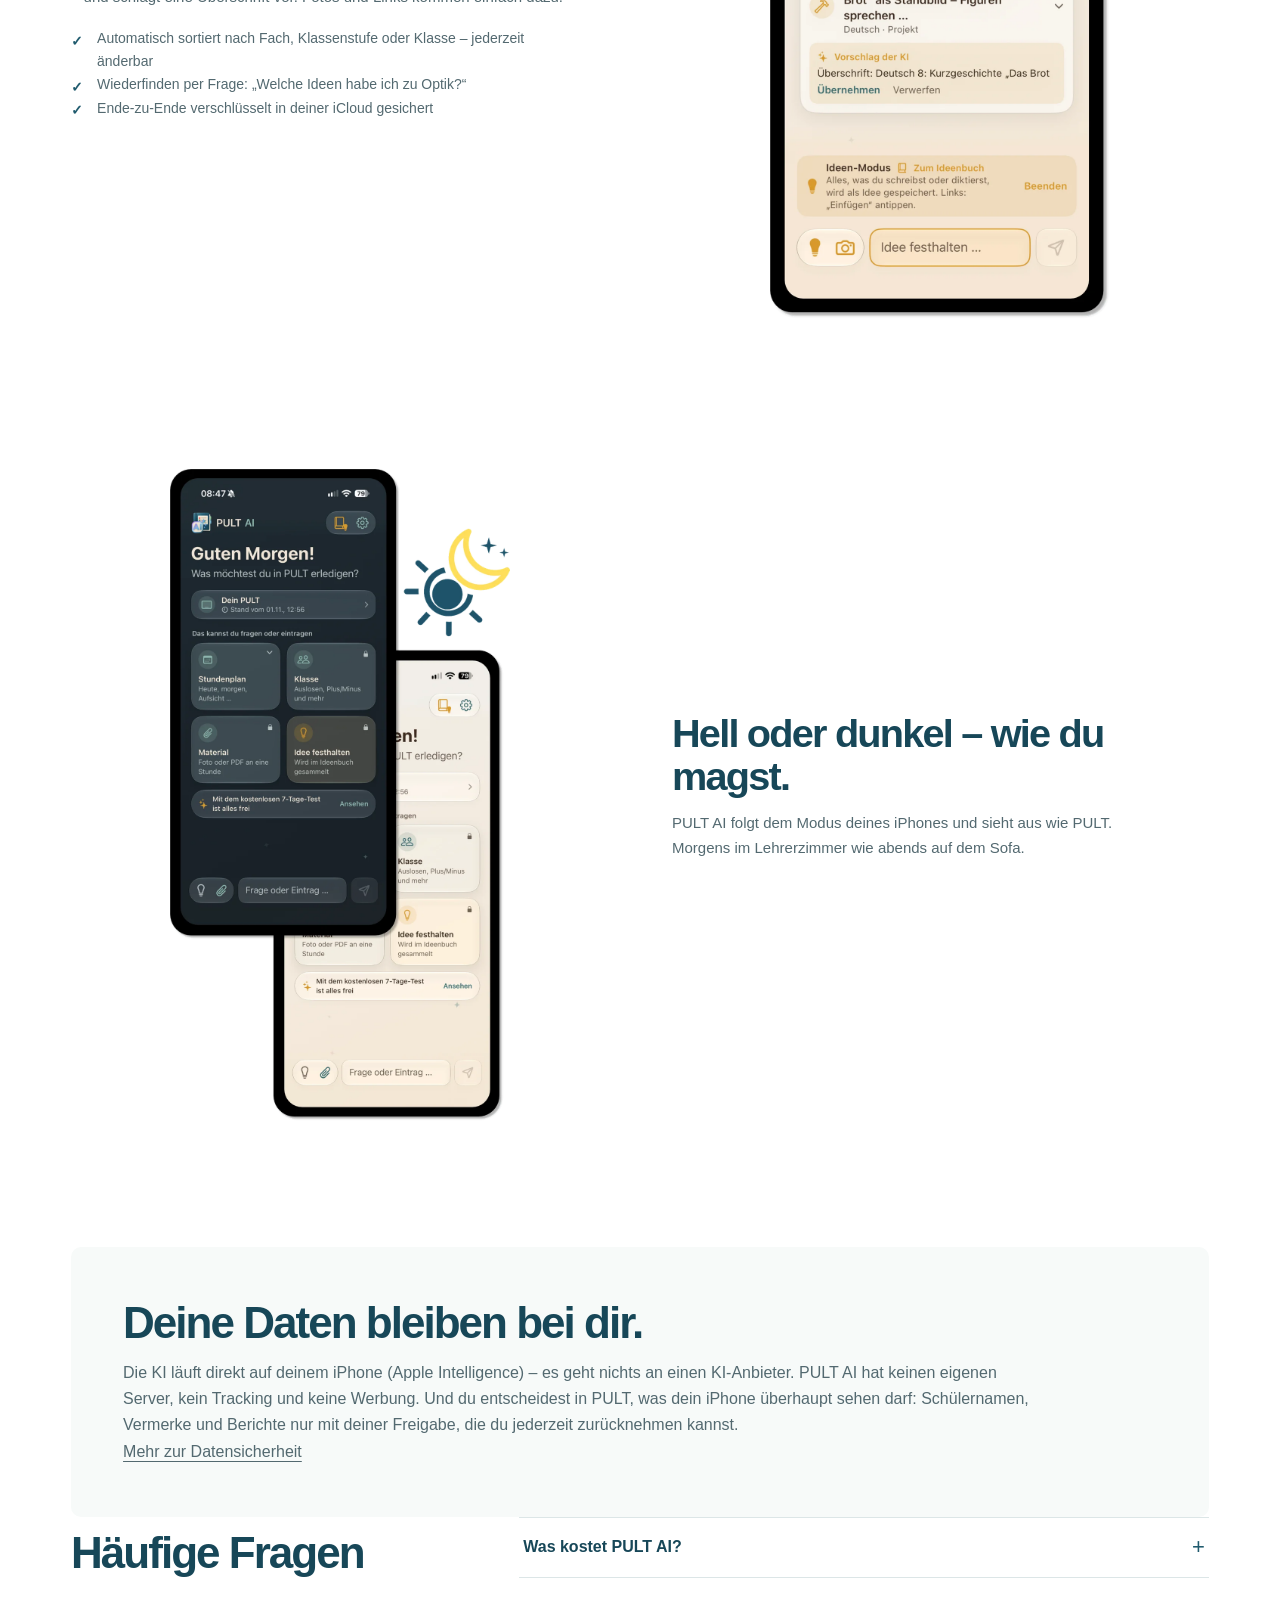
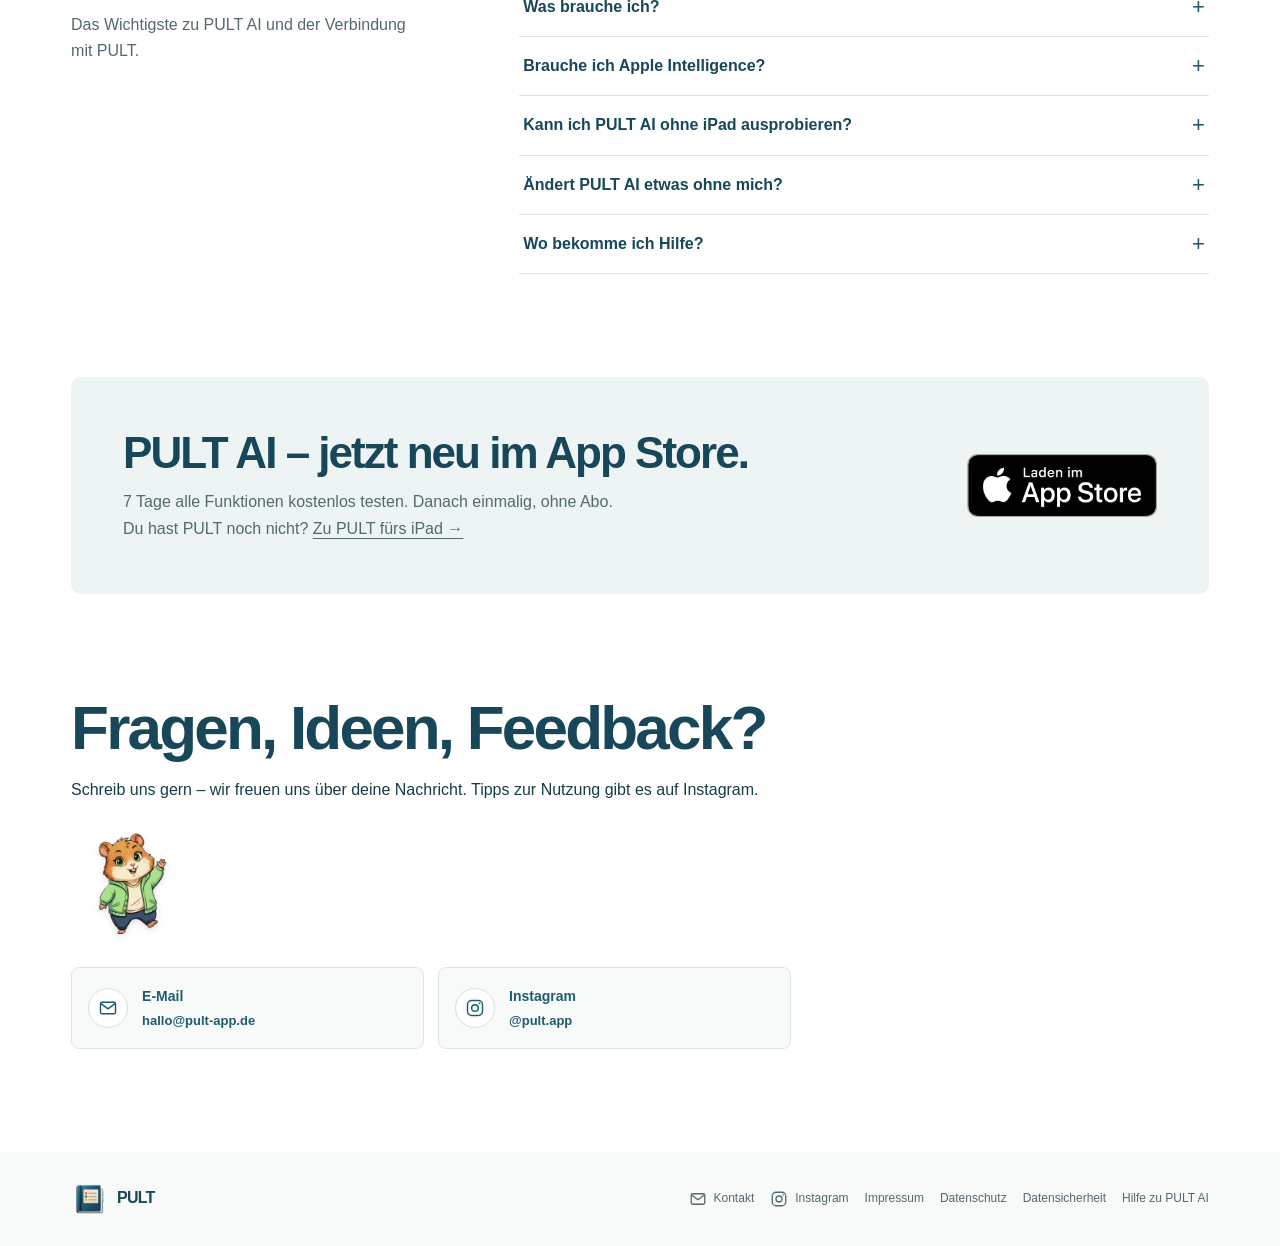
==== commit 723ecc9e: "Hero größer, Laden-Button entfernt Co-authored-by: Copilot <223556219+Copilot@users.noreply.github.c" ====
--- a/pult-ai/index.html
+++ b/pult-ai/index.html
@@ -21,8 +21,8 @@
     <title>PULT AI – Neu: Der Assistent zu PULT fürs iPhone</title>
     <link rel="icon" href="/assets/pult-logo.png" type="image/png">
     <link rel="apple-touch-icon" href="/assets/pult-logo.png">
-    <link rel="stylesheet" href="/styles.css?v=header-clean-20261107">
-    <script type="module" src="/script.js?v=header-clean-20261107"></script>
+    <link rel="stylesheet" href="/styles.css?v=hero-xl-20261107">
+    <script type="module" src="/script.js?v=hero-xl-20261107"></script>
   </head>
   <body class="pult-ai-page">
     <a class="skip-link" href="#inhalt">Zum Inhalt springen</a>
@@ -37,7 +37,6 @@
           <span>PULT AI</span>
           <span class="navigation-new" aria-hidden="true">Neu</span>
         </a>
-        <a class="header-cta" data-config-link="pultAiAppStoreUrl" data-config-label="PULT AI im App Store laden" hidden>Laden</a>
       </div>
     </header>
 
--- a/styles.css
+++ b/styles.css
@@ -85,15 +85,15 @@
 .app-store-badge { display: block; width: 190px; height: auto; }
 .header-inner > .header-pult-ai { display: none; }
 .pult-ai-page .header-inner > .navigation-pult-ai { margin-left: auto; }
-.header-cta { display: inline-flex; flex: 0 0 auto; order: 3; min-height: 40px; align-items: center; padding: 0 18px; border-radius: 999px; background: var(--brand-dark); color: #fff; font-weight: 650; font-size: 15px; text-decoration: none; opacity: 0; visibility: hidden; transform: translateY(-4px); transition: opacity 200ms, transform 200ms, visibility 200ms; }
-.header-cta[hidden] { display: none; }
-.header-cta.is-visible { opacity: 1; visibility: visible; transform: translateY(0); }
-.header-cta:hover { background: var(--brand); }
-@media (max-width: 767px) {
-  .header-cta { display: none; }
-}
-@media (prefers-reduced-motion: reduce) {
-  .header-cta { transition: none !important; transform: none; }
+@media (min-width: 1200px) {
+  .navigation { justify-content: flex-start; gap: clamp(6px, 1.2vw, 20px); }
+  .navigation > .navigation-link { flex: 0 0 auto; min-width: 64px; padding-inline: 6px; }
+  .navigation > .navigation-link:first-child { margin-left: auto; }
+  .navigation > .navigation-pult-ai { margin-left: auto; }
+  .navigation > .navigation-link:nth-last-child(2) { margin-right: 24px; }
+}
+@media (min-width: 1200px) and (max-width: 1350px) {
+  .navigation { gap: 4px; }
 }
 
 .button {
@@ -128,9 +128,10 @@
 .hero-brand-name { color: var(--brand-dark); font-size: clamp(58px, 5.5vw, 68px); font-weight: 800; letter-spacing: -.07em; line-height: .95; }
 .hero-brand h1.hero-brand-name { margin: 0; color: var(--brand-dark); font-size: clamp(38px, 5.5vw, 68px); font-weight: 800; letter-spacing: -.07em; line-height: .95; }
 .hero-copy h1 { margin-bottom: 9px; color: var(--brand-dark); font-size: clamp(27px, 2.4vw, 31px); font-weight: 650; line-height: 1.15; }
-.hero-visual, .feature-visual { min-width: 0; margin: 0; overflow: hidden; border-radius: 12px; background: transparent; }
-.hero-visual { position: relative; }
-.hero-visual img { position: absolute; inset: 0; display: block; width: 100%; height: 100%; object-fit: contain; }
+.hero-visual, .feature-visual { min-width: 0; margin: 0; background: transparent; }
+.hero-visual { position: relative; width: 760px; max-width: none; align-self: center; overflow: visible; border-radius: 12px; }
+.hero-visual .screenshot-trigger { width: 100%; }
+.hero-visual .screenshot-trigger img { position: static; display: block; width: 100%; max-width: none; height: auto; object-fit: contain; }
 .hero-description { max-width: 490px; margin-bottom: 12px; color: var(--muted); font-size: 15.5px; line-height: 1.45; }
 .hero-actions { display: flex; flex-wrap: wrap; align-items: center; gap: 12px; }
 .hero-actions .app-store-badge { width: clamp(194px, 19vw, 230px); }
@@ -228,7 +229,6 @@
   .hero-brand-name { font-size: 58px; }
   .hero-copy h1 { margin-bottom: 10px; font-size: 30px; }
   .hero-description { margin-bottom: 14px; font-size: 15px; line-height: 1.5; }
-  .hero-visual { width: min(100%, 620px); aspect-ratio: 16 / 10; justify-self: center; }
   .hero-actions { gap: 10px; }
   .hero-actions .app-store-badge { width: 210px; }
   .hero-secondary-link { font-size: 13px; }
@@ -256,7 +256,6 @@
 @media (min-width: 761px) and (max-width: 1000px) {
   .hero-grid { grid-template-columns: 1fr; gap: 24px; }
   .hero-copy { max-width: 650px; }
-  .hero-visual { width: min(100%, 700px); aspect-ratio: 16 / 10; justify-self: center; }
 }
 
 @media (max-width: 440px) {
@@ -308,9 +307,6 @@
     transform-origin: top left;
   }
 }
-.hero-visual { width: 760px; max-width: none; align-self: center; overflow: visible; }
-.hero-visual .screenshot-trigger { width: 100%; }
-.hero-visual .screenshot-trigger img { position: static; width: 100%; max-width: none; height: auto; }
 .hero-actions .app-store-badge { width: min(180px, 100%); }
 
 .screenshot-trigger {
@@ -602,14 +598,37 @@
 @media (max-width: 1000px) {
   .hero-grid { grid-template-columns: 1fr; gap: 24px; }
   .hero-copy { max-width: 650px; }
-  .hero-visual { width: min(100%, 760px); max-width: 100%; justify-self: center; }
-  .hero-visual .screenshot-trigger { width: 100%; }
-  .hero-visual .screenshot-trigger img { max-width: 100%; }
+  .hero-visual { width: min(100%, 760px); max-width: 100%; aspect-ratio: 16 / 10; justify-self: center; }
   .advantages-grid { grid-template-columns: repeat(2, minmax(0, 1fr)); }
 }
 
-@media (min-width: 1001px) and (max-width: 1354px) {
+@media (min-width: 1001px) and (max-width: 1199px) {
   .hero-visual { width: 100%; max-width: 100%; }
+}
+
+@media (min-width: 1200px) and (max-width: 1354px) {
+  .pult-ai-page .hero-visual { width: 100%; max-width: 100%; }
+}
+
+@media (min-width: 1200px) {
+  body:not(.pult-ai-page) .hero { overflow: hidden; padding-top: clamp(16px, 2vw, 32px); }
+  body:not(.pult-ai-page) .hero-grid { gap: 16px; }
+  body:not(.pult-ai-page) .hero-visual {
+    width: clamp(980px, 68vw, 1500px);
+    justify-self: start;
+  }
+  body:not(.pult-ai-page) .hero-visual .screenshot-trigger img {
+    max-width: 100%;
+    -webkit-mask-image: linear-gradient(to right, #000 0%, #000 80%, transparent 100%);
+    mask-image: linear-gradient(to right, #000 0%, #000 80%, transparent 100%);
+  }
+  @supports (overflow-x: clip) {
+    body:not(.pult-ai-page) .hero { overflow: visible; overflow-x: clip; }
+  }
+}
+
+@media (min-width: 1200px) and (max-width: 1350px) {
+  body:not(.pult-ai-page) .hero figure.hero-visual { padding-left: 0; padding-right: 48px; }
 }
 
 @media (max-width: 1199px) {
@@ -644,10 +663,9 @@
   .hero-note-row .mascot { display: none; }
   main#inhalt:not(.legal-page) { padding-bottom: 88px; }
   .hero { padding-block: 28px; }
-  .hero-visual { grid-row: 1; }
+  .hero-visual { width: 100%; grid-row: 1; }
   .hero-copy { grid-row: 2; }
   .hero-copy h1 { font-size: clamp(38px, 10vw, 52px); }
-  .hero-visual { width: 100%; }
   .hero-grid, .feature-row { grid-template-columns: 1fr; }
   .pult-ai-page .hero-grid,
   .pult-ai-page .feature-row,
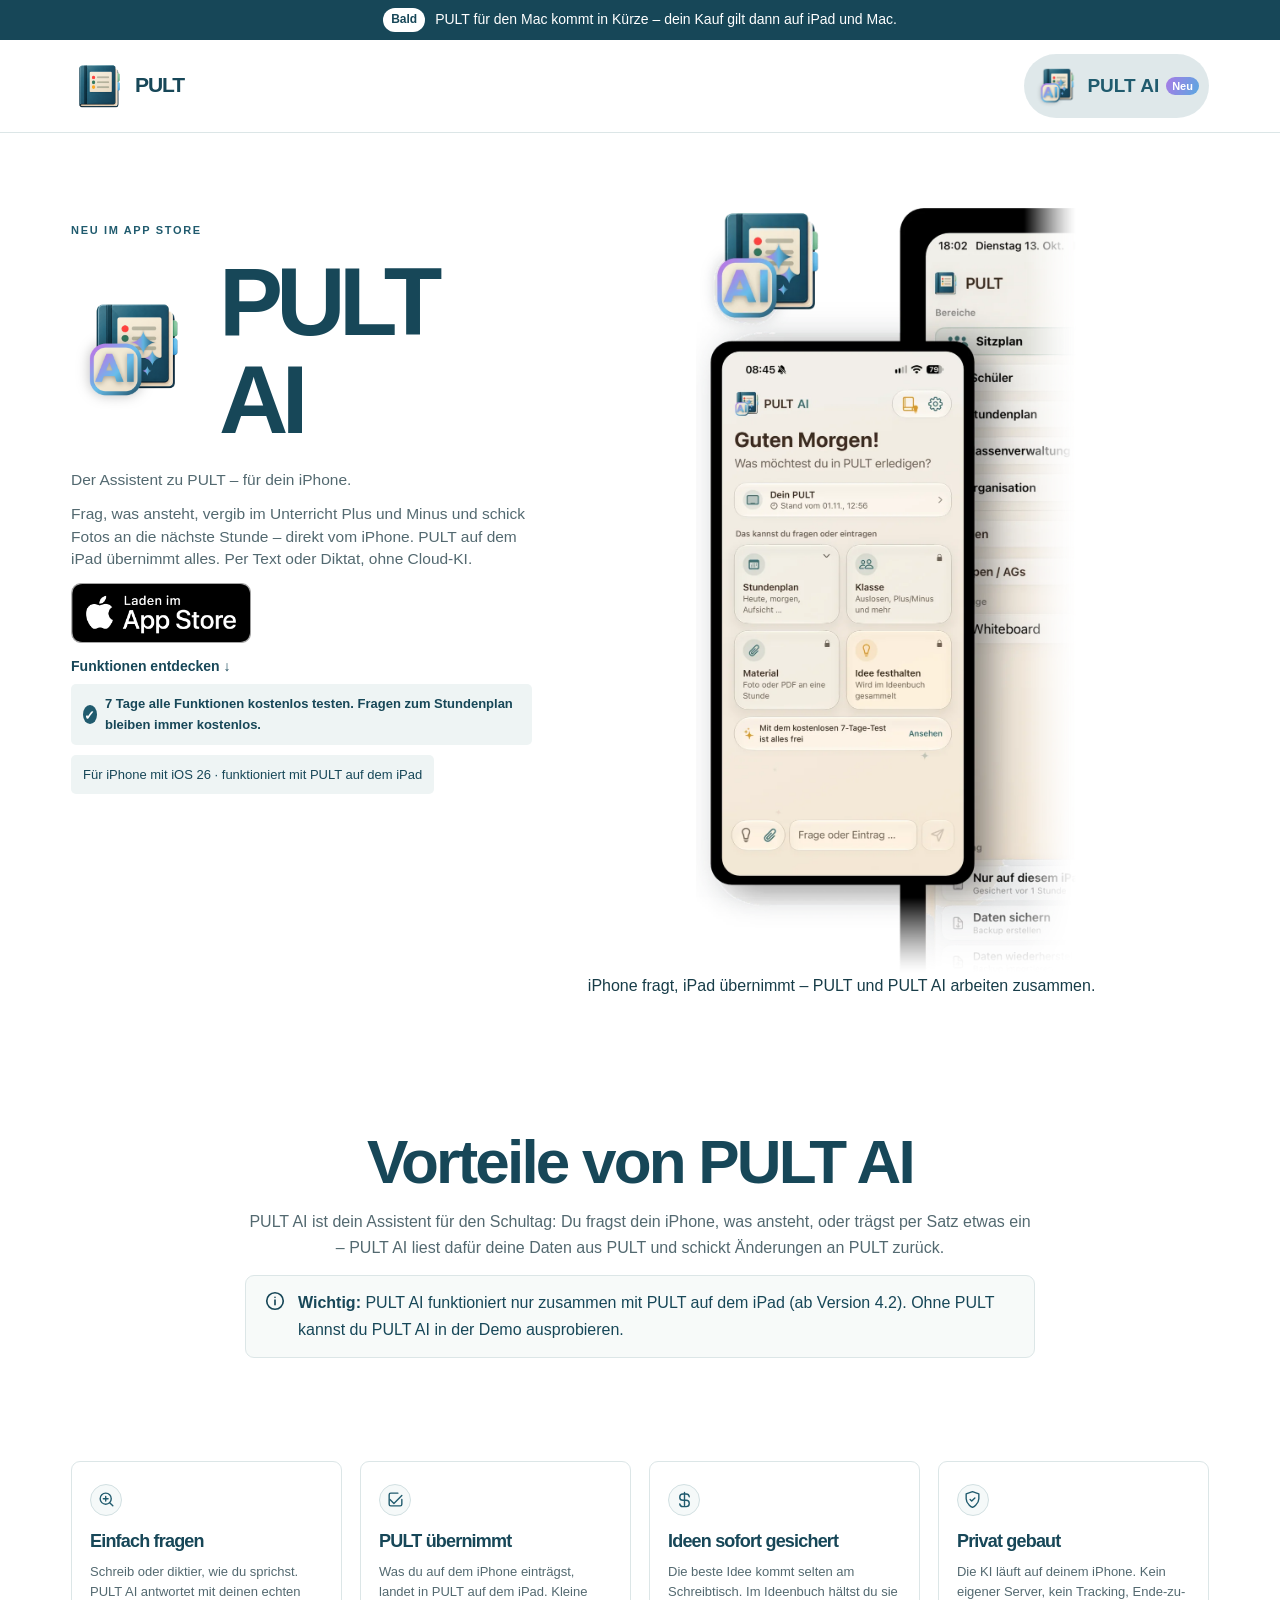
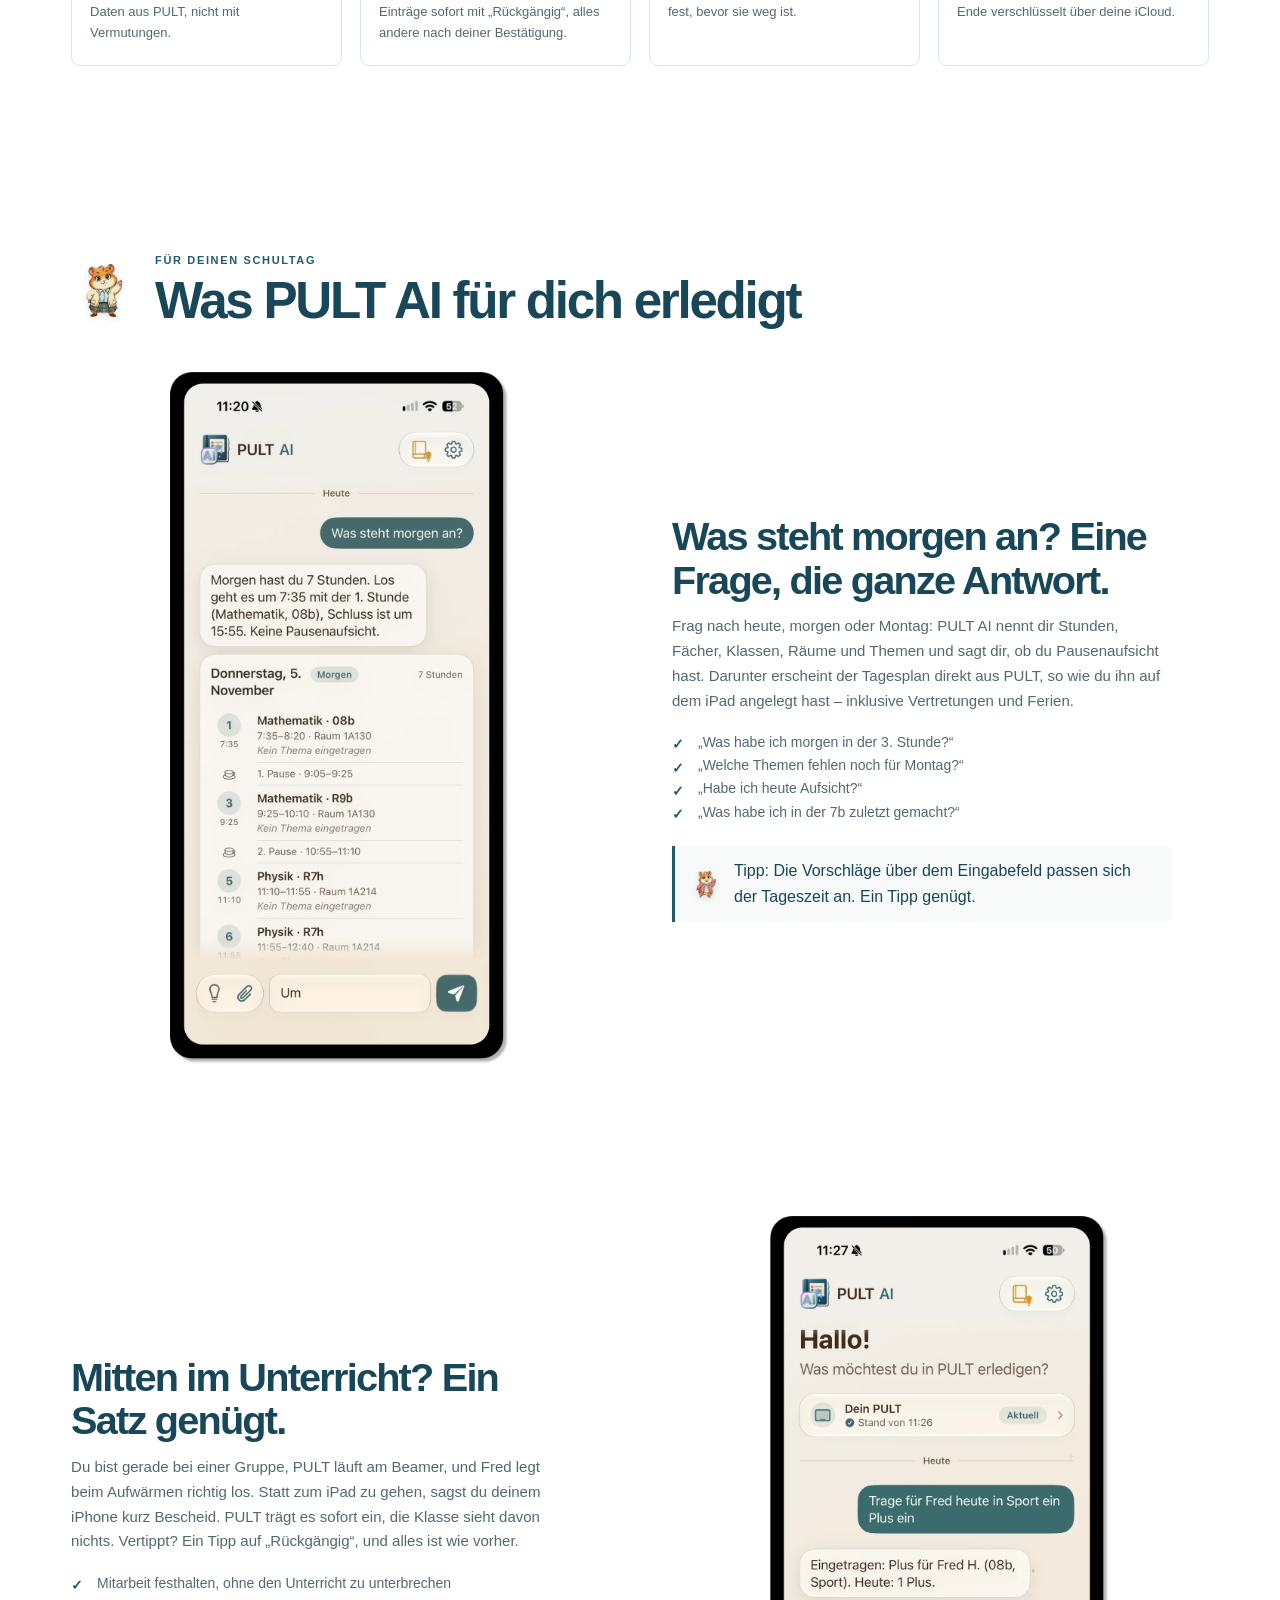
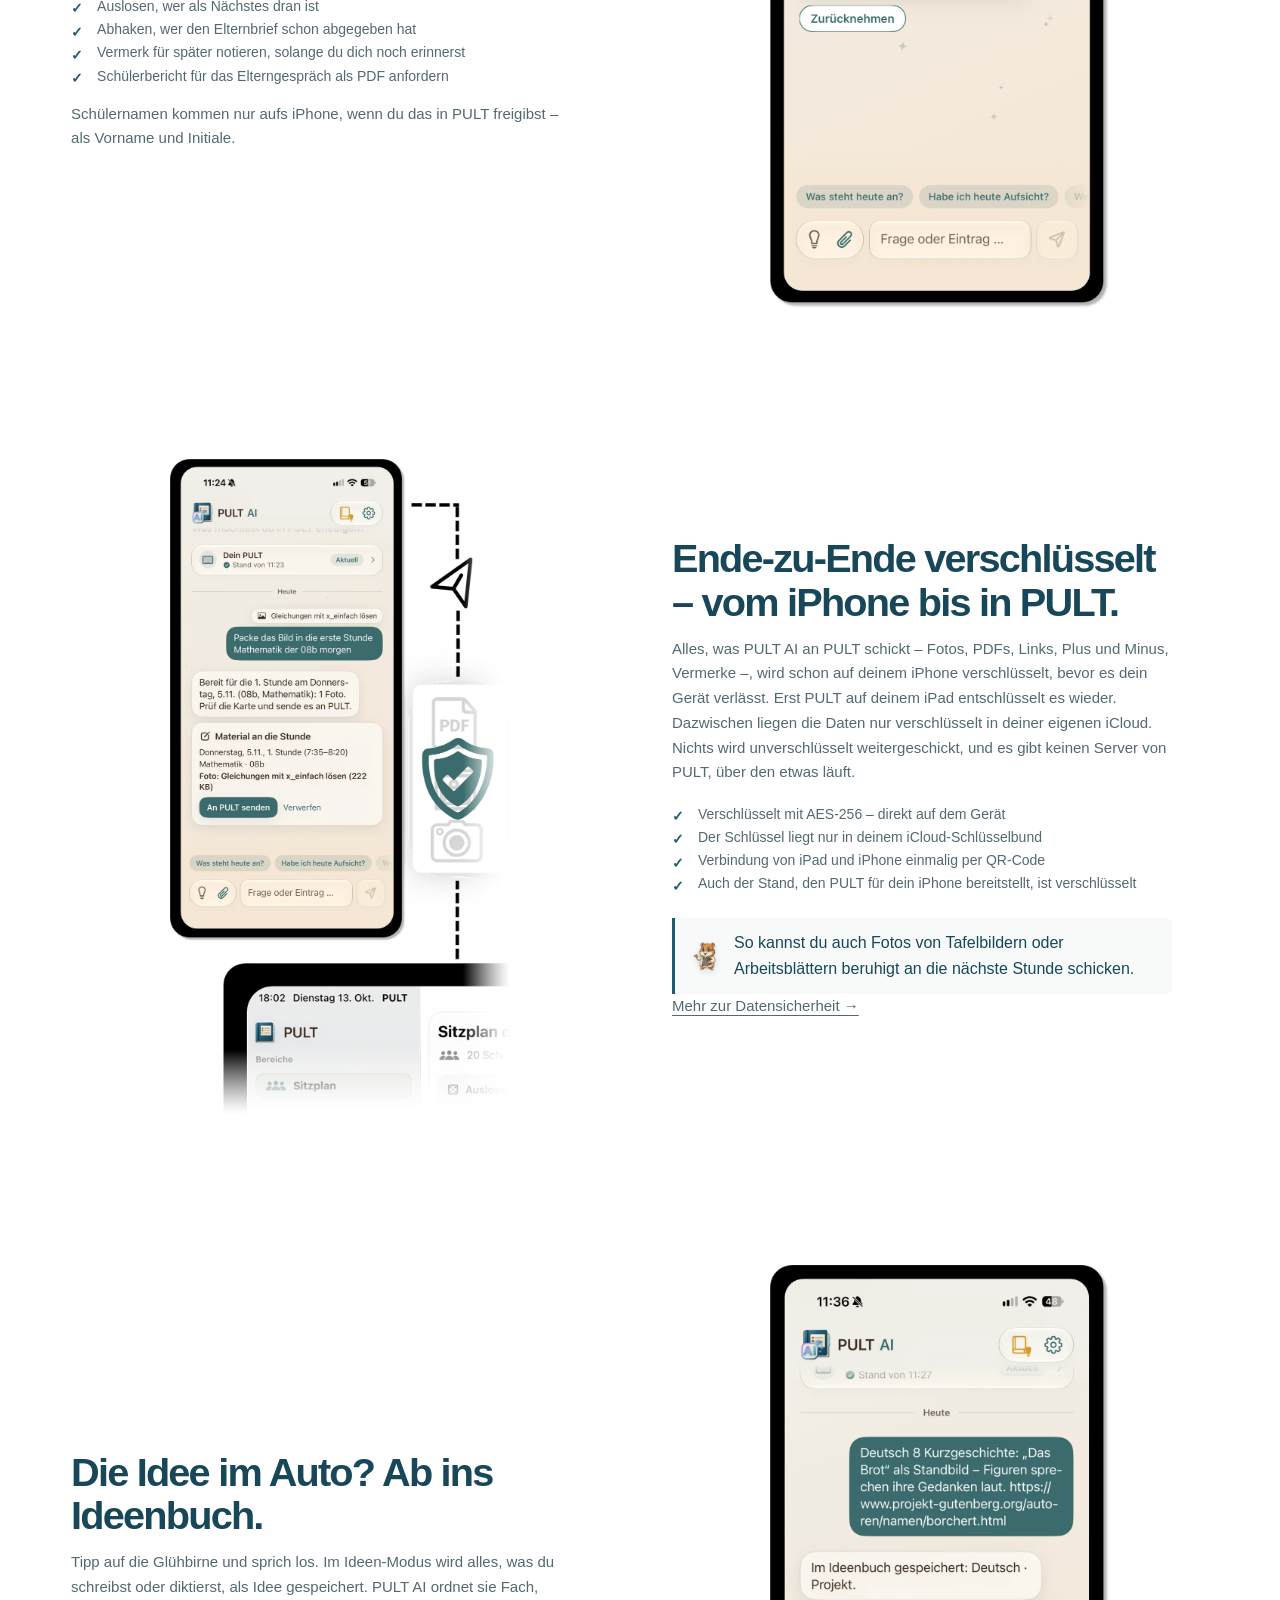
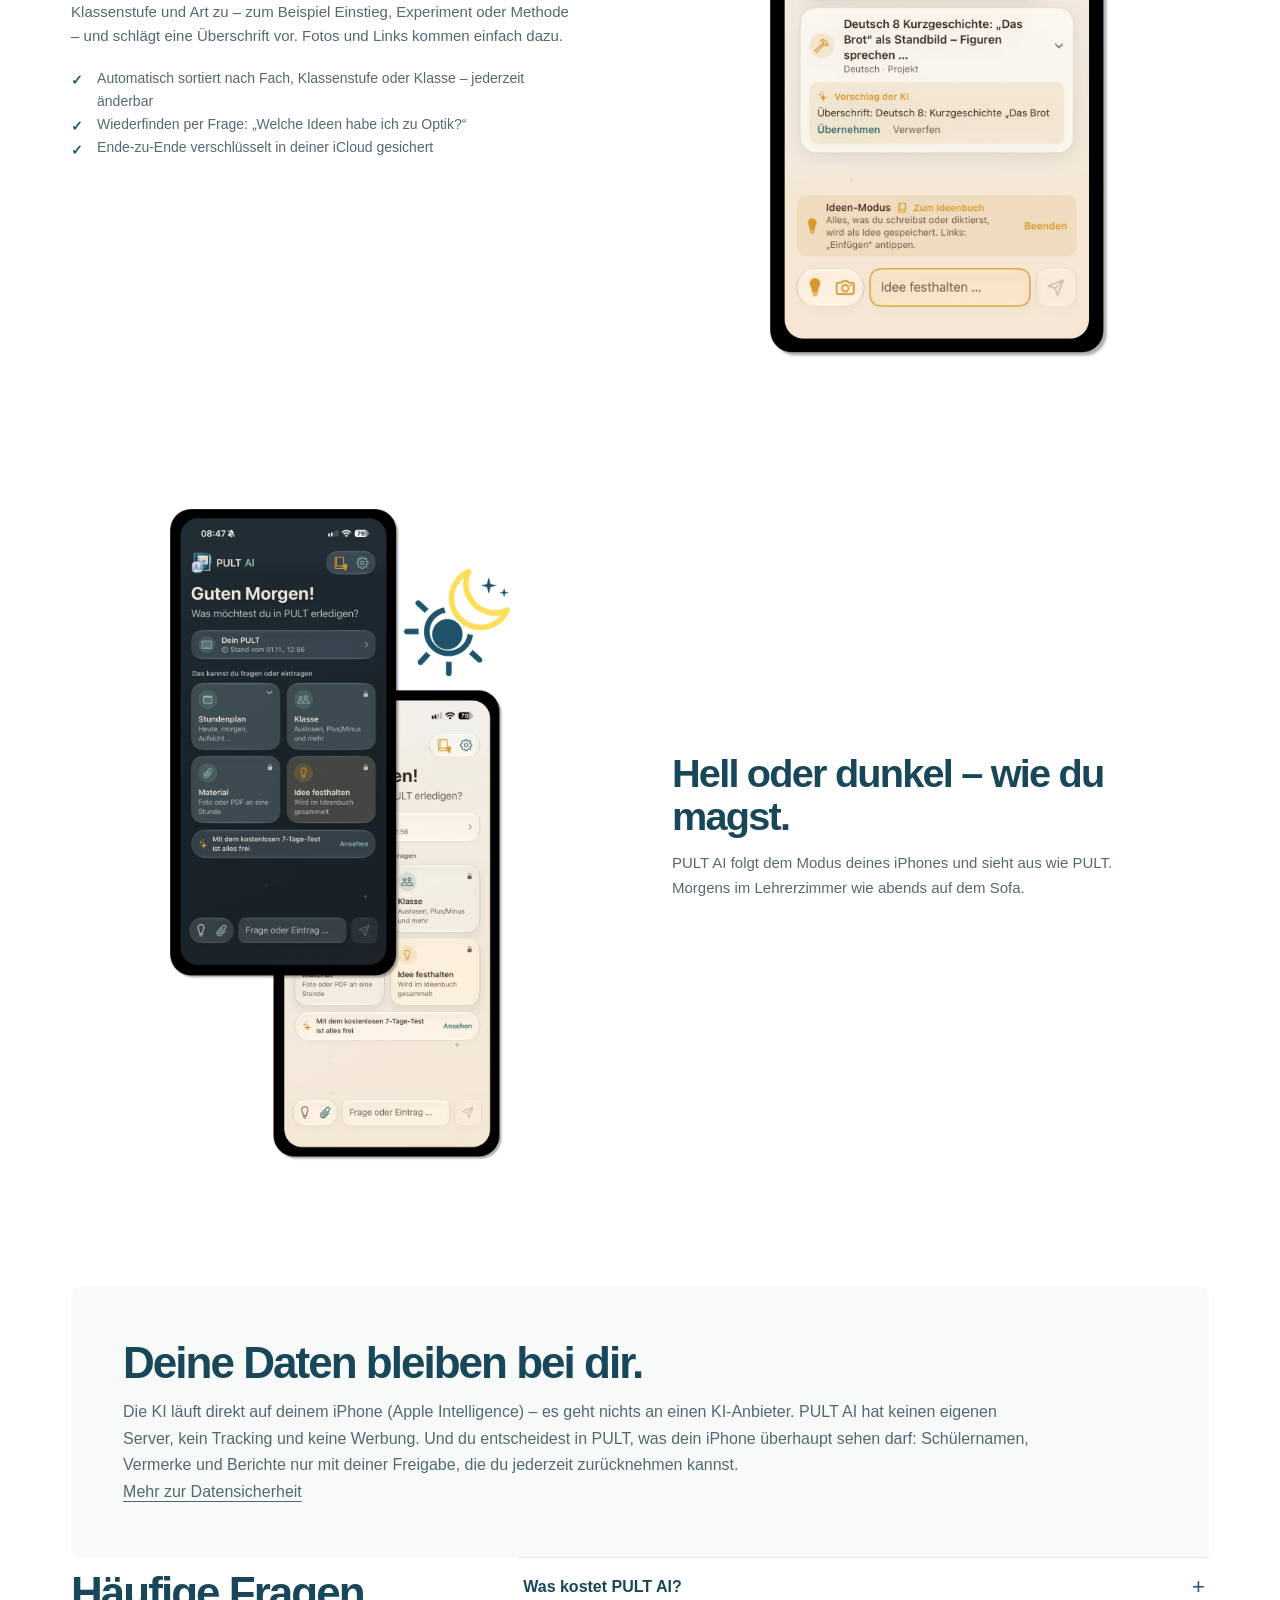
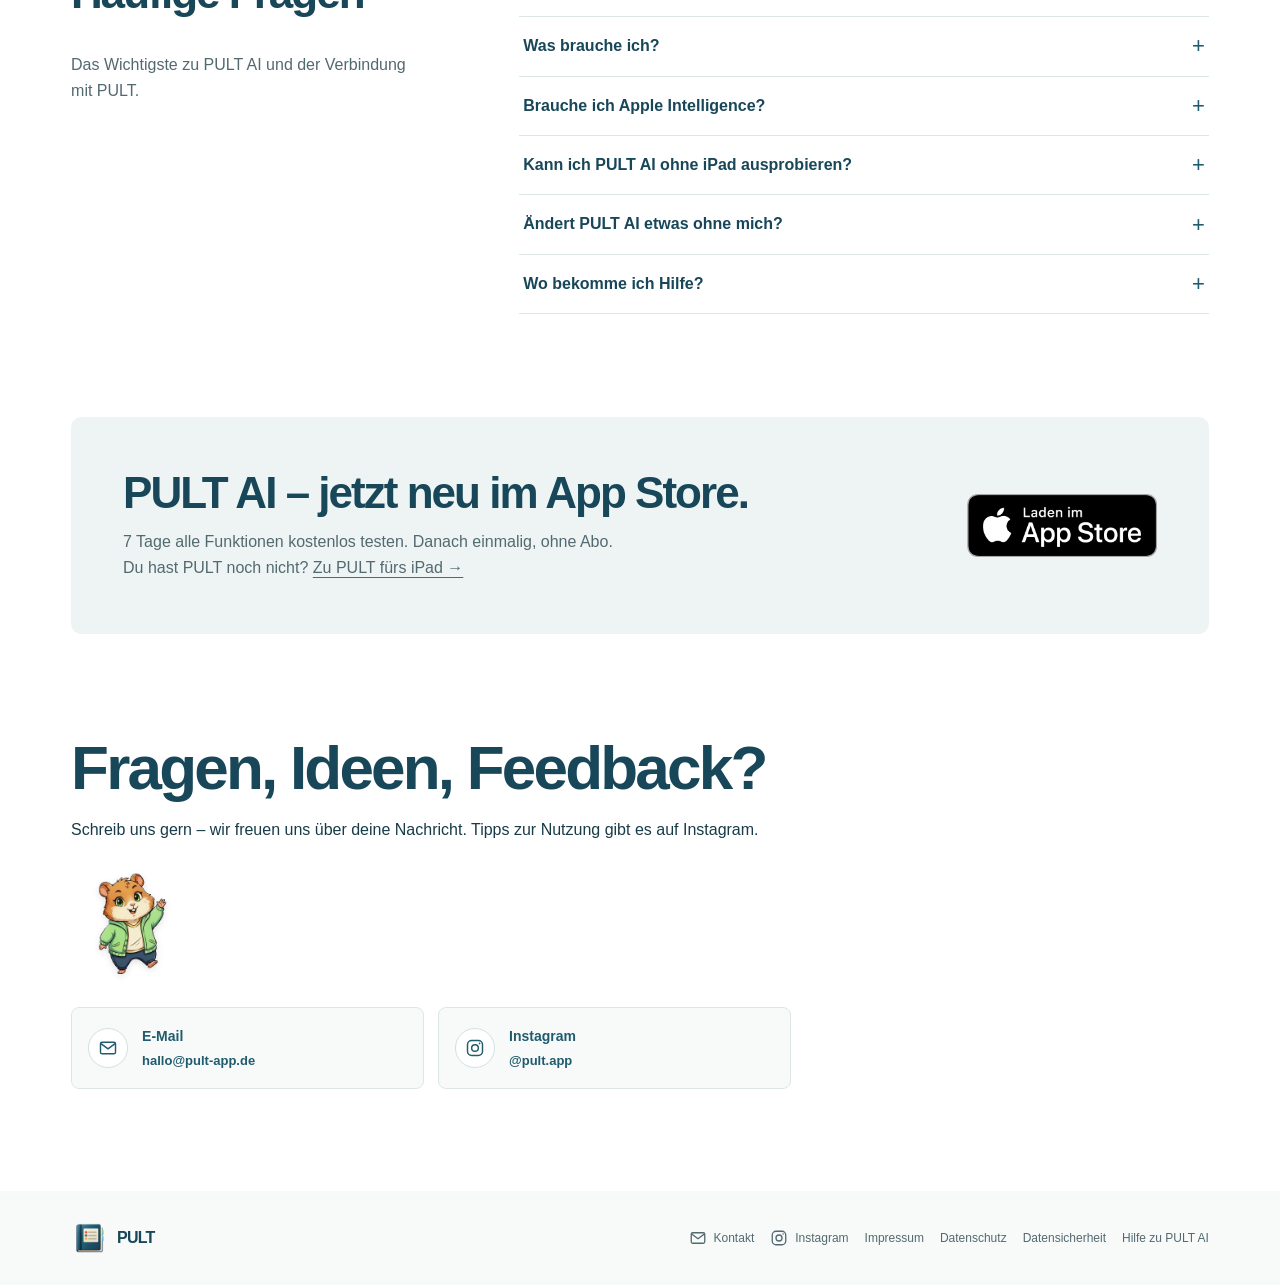
==== commit f447d776: "PULT für iPad und Mac Erweitert Website, Datenschutzinformationen und Medien um die Mac-Version sowi" ====
--- a/pult-ai/index.html
+++ b/pult-ai/index.html
@@ -21,11 +21,16 @@
     <title>PULT AI – Neu: Der Assistent zu PULT fürs iPhone</title>
     <link rel="icon" href="/assets/pult-logo.png" type="image/png">
     <link rel="apple-touch-icon" href="/assets/pult-logo.png">
-    <link rel="stylesheet" href="/styles.css?v=hero-xl-20261107">
-    <script type="module" src="/script.js?v=hero-xl-20261107"></script>
+    <link rel="stylesheet" href="/styles.css?v=mac-20261111">
+    <script type="module" src="/script.js?v=mac-20261111"></script>
   </head>
   <body class="pult-ai-page">
     <a class="skip-link" href="#inhalt">Zum Inhalt springen</a>
+    <!-- MAC-BANNER: nach Mac-Start entfernen -->
+    <div class="mac-banner" role="note">
+      <span class="mac-banner-badge">Bald</span>
+      <span>PULT für den Mac kommt in Kürze – dein Kauf gilt dann auf iPad und Mac.</span>
+    </div>
     <header class="site-header">
       <div class="container header-inner">
         <a class="brand" href="https://pult-app.de/" aria-label="PULT – zur Startseite">
--- a/styles.css
+++ b/styles.css
@@ -59,6 +59,32 @@
   transform: translateY(-150%);
 }
 .skip-link:focus { transform: translateY(0); }
+
+.mac-banner {
+  display: flex;
+  min-height: 36px;
+  align-items: center;
+  justify-content: center;
+  gap: 10px;
+  padding: 8px 16px;
+  color: #fff;
+  background: var(--brand-dark);
+  font-size: 14px;
+  text-align: center;
+}
+.mac-banner-badge {
+  flex: 0 0 auto;
+  padding: 2px 8px;
+  border-radius: 999px;
+  color: var(--brand-dark);
+  background: #fff;
+  font-size: 12px;
+  font-weight: 750;
+}
+.mac-banner > span:last-child { min-width: 0; }
+@media (max-width: 479px) {
+  .mac-banner { flex-wrap: wrap; font-size: 13px; }
+}
 
 .site-header { position: sticky; z-index: 10; top: 0; background: #fffffff0; border-bottom: 1px solid var(--line); backdrop-filter: blur(14px); }
 .header-inner { min-height: 92px; display: flex; align-items: center; justify-content: space-between; gap: 16px; }
@@ -289,24 +315,10 @@
 
 .hero { overflow: visible; }
 .hero-grid { grid-template-columns: minmax(0, 5fr) minmax(0, 7fr); gap: 32px; }
-.hero-copy h1 { font-size: clamp(56px, 6vw, 76px); line-height: 1.02; }
+.pult-ai-page .hero-copy h1 { font-size: clamp(56px, 6vw, 76px); line-height: 1.02; }
 .hero-heading { margin-bottom: 9px; }
 .hero-heading h1 { min-width: 0; margin-bottom: 0; }
 .hero-logo { display: none; }
-@media (min-width: 1400px) {
-  .hero-heading { display: grid; grid-template-columns: auto minmax(0, 1fr); align-items: start; gap: 18px; }
-  .hero-heading h1 { font-size: 64px; line-height: 1.02; }
-  .hero-logo {
-    display: block;
-    width: auto;
-    height: 2.04em;
-    font-size: 64px;
-    object-fit: contain;
-    /* Optisch an den Glyphen ausrichten, ohne die reservierte Layoutbreite zu ändern. */
-    transform: translateY(.15625em) scale(.9421);
-    transform-origin: top left;
-  }
-}
 .hero-actions .app-store-badge { width: min(180px, 100%); }
 
 .screenshot-trigger {
@@ -363,12 +375,12 @@
 img[src*="/assets/images/web/web-pult-"] { filter: drop-shadow(0 16px 28px rgba(24,48,59,.14)); }
 .hero-visual:has(> .screenshot-trigger > picture > img[src*="web-pult-"]),
 .feature-visual:has(> .screenshot-trigger > picture > img[src*="web-pult-"]) { padding: 24px; }
-.hero-visual img[src*="web-pult-sitzplan-auslosen"] { max-width: 800px; margin-inline: auto; }
+.hero-visual img[src*="web-pult-geraete"] { max-width: 820px; margin-inline: auto; }
 .feature-visual img[src*="web-pult-sitzplan."] { max-width: 560px; margin-inline: auto; }
 .feature-visual img[src*="web-pult-timer"],
 .feature-visual img[src*="web-pult-anwesenheit"],
 .feature-visual img[src*="web-pult-noten"],
-.feature-visual img[src*="web-pult-stundenplan"],
+.feature-visual img[src*="web-pult-mac-stundenplan"],
 .feature-visual img[src*="web-pult-whiteboard"],
 .feature-visual img[src*="web-pult-hell-dunkel"] { max-width: 760px; margin-inline: auto; }
 .feature-row#berichte { grid-template-columns: minmax(0, 1fr); padding: clamp(24px, 4vw, 44px); border-block: 1px solid var(--line); background: var(--surface-warm); }
@@ -509,6 +521,31 @@
 .feature-list > .feature-chapter + .feature-stage,
 .feature-list > .feature-chapter + .feature-row { margin-top: calc(-1 * var(--section-gap) + 20px); }
 
+.devices-section { padding-block: var(--section-space); }
+.devices-visual { width: min(100%, 860px); max-width: 860px; aspect-ratio: auto; margin: 0 auto 32px; padding: 0; border-radius: 0; }
+.devices-visual .screenshot-trigger { width: 100%; }
+.devices-visual img { display: block; width: 100%; max-width: 100%; height: auto; filter: none; }
+.devices-grid { display: grid; grid-template-columns: repeat(3, minmax(0, 1fr)); gap: 18px; }
+.devices-grid h3 { margin: 0; color: var(--brand-dark); font-size: 18px; font-weight: 650; line-height: 1.25; }
+.devices-grid p { margin: 0; color: var(--muted); font-size: 13px; line-height: 1.55; }
+.devices-grid a { color: var(--brand); font-weight: 700; }
+.devices-note { margin: 18px 0 0; color: var(--muted); font-size: 14px; text-align: center; }
+.feature-list .feature-row#berichte { grid-template-columns: repeat(2, minmax(0, 1fr)); padding: 0; border: 0; background: transparent; }
+.feature-row#berichte .feature-visual,
+.mac-feature-visual { max-width: 760px; aspect-ratio: auto; padding: 0; border-radius: 0; }
+.feature-row#berichte .feature-visual .screenshot-trigger,
+.mac-feature-visual .screenshot-trigger { width: 100%; }
+.feature-row#berichte img[src*="web-pult-mac-vermerke"],
+.mac-feature-visual img[src*="web-pult-mac-"] { display: block; width: 100%; max-width: 100%; height: auto; filter: none; }
+body:not(.pult-ai-page) .hero-visual:has(img[src*="web-pult-geraete"]) { width: min(100%, 820px); max-width: 820px; aspect-ratio: auto; padding: 0; border-radius: 0; }
+.hero-visual img[src*="web-pult-geraete"] { max-width: 820px; margin-inline: auto; }
+@media (max-width: 900px) {
+  .devices-grid { grid-template-columns: 1fr; }
+}
+@media (max-width: 440px) {
+  .feature-list .feature-row#berichte { padding: 0; }
+}
+
 .timer-card { display: grid; grid-template-rows: 64px auto 1fr; align-content: start; gap: 12px; }
 .timer-size-icon { width: 120px; height: 64px; fill: #e5eff0; stroke: var(--brand); stroke-width: 1.75; }
 .timer-card h3 { margin: 0; }
@@ -530,10 +567,12 @@
 }
 .about-section .eyebrow { margin-bottom: 8px; }
 .data-section .data-copy { max-width: 920px; }
-.data-section .data-options { display: grid; grid-template-columns: repeat(2, minmax(0, 1fr)); gap: 14px; margin-top: 24px; }
+.data-section .data-options { display: grid; grid-template-columns: repeat(3, minmax(0, 1fr)); gap: 14px; margin-top: 24px; }
 .data-options article { display: flex; align-items: center; gap: 14px; min-height: 72px; padding: 14px 16px; border: 1px solid var(--line); border-radius: 8px; background: #fff; }
 .data-options svg { flex: 0 0 24px; width: 24px; height: 24px; fill: none; stroke: var(--brand); stroke-width: 1.75; stroke-linecap: round; stroke-linejoin: round; }
 .data-options h3 { margin: 0; color: var(--brand-dark); font-size: 15px; font-weight: 650; letter-spacing: 0; }
+.data-security-link { margin: 14px 0 0; }
+.data-security-link a { color: var(--brand); font-weight: 700; }
 .data-copy .update-note { margin-top: 16px; font-size: 13px; line-height: 1.55; }
 .placeholder-copy { display: inline-block; margin: 0; padding: 10px 13px; border: 1px solid #e7c75b; border-radius: 4px; color: #40350f; background: #fff3b8; }
 
@@ -611,16 +650,26 @@
 }
 
 @media (min-width: 1200px) {
-  body:not(.pult-ai-page) .hero { overflow: hidden; padding-top: clamp(16px, 2vw, 32px); }
-  body:not(.pult-ai-page) .hero-grid { gap: 16px; }
+  body:not(.pult-ai-page) .hero { position: relative; overflow: hidden; padding-top: clamp(16px, 2vw, 32px); }
+  body:not(.pult-ai-page) .hero::after {
+    content: "";
+    position: absolute;
+    top: 0;
+    right: 0;
+    bottom: 0;
+    width: clamp(160px, 16vw, 320px);
+    background: linear-gradient(to right, rgb(255 255 255 / 0), #fff 85%);
+    pointer-events: none;
+    z-index: 1;
+  }
+  body:not(.pult-ai-page) .hero-grid { grid-template-columns: minmax(0, min(600px, 50%)) minmax(0, 1fr); gap: clamp(24px, 3vw, 56px); }
+  body:not(.pult-ai-page) .hero-copy { max-width: 600px; justify-content: center; }
   body:not(.pult-ai-page) .hero-visual {
-    width: clamp(980px, 68vw, 1500px);
+    width: clamp(900px, 60vw, 1300px);
     justify-self: start;
   }
   body:not(.pult-ai-page) .hero-visual .screenshot-trigger img {
     max-width: 100%;
-    -webkit-mask-image: linear-gradient(to right, #000 0%, #000 80%, transparent 100%);
-    mask-image: linear-gradient(to right, #000 0%, #000 80%, transparent 100%);
   }
   @supports (overflow-x: clip) {
     body:not(.pult-ai-page) .hero { overflow: visible; overflow-x: clip; }
@@ -628,7 +677,7 @@
 }
 
 @media (min-width: 1200px) and (max-width: 1350px) {
-  body:not(.pult-ai-page) .hero figure.hero-visual { padding-left: 0; padding-right: 48px; }
+  body:not(.pult-ai-page) .hero figure.hero-visual { padding-left: 0; padding-right: 160px; }
 }
 
 @media (max-width: 1199px) {
@@ -737,3 +786,18 @@
   .pult-ai-page .hero-brand-icon { width: 124px; height: 124px; }
   .pult-ai-page .hero-brand h1.hero-brand-name { font-size: clamp(52px, 7.5vw, 104px); }
 }
+
+body:not(.pult-ai-page) .hero-heading { display: flex; align-items: center; gap: .3em; font-size: clamp(56px, 4.6vw, 77px); }
+body:not(.pult-ai-page) .hero-heading h1 { font-size: 1em; line-height: 1.02; margin: 0; }
+.hero-line { display: block; white-space: nowrap; }
+body:not(.pult-ai-page) .hero-heading .hero-logo { display: block; height: 2.1em; width: auto; flex: 0 0 auto; object-fit: contain; }
+@media (min-width: 768px) {
+  body:not(.pult-ai-page) .hero-description { max-width: 640px; font-size: 19px; }
+  body:not(.pult-ai-page) .hero-actions .app-store-badge { width: 220px; }
+}
+@media (max-width: 767px) {
+  body:not(.pult-ai-page) .hero-heading { font-size: clamp(38px, 10vw, 52px); }
+}
+@media (min-width: 1001px) and (max-width: 1199px) {
+  body:not(.pult-ai-page) .hero-heading { font-size: clamp(44px, 4.5vw, 54px); }
+}
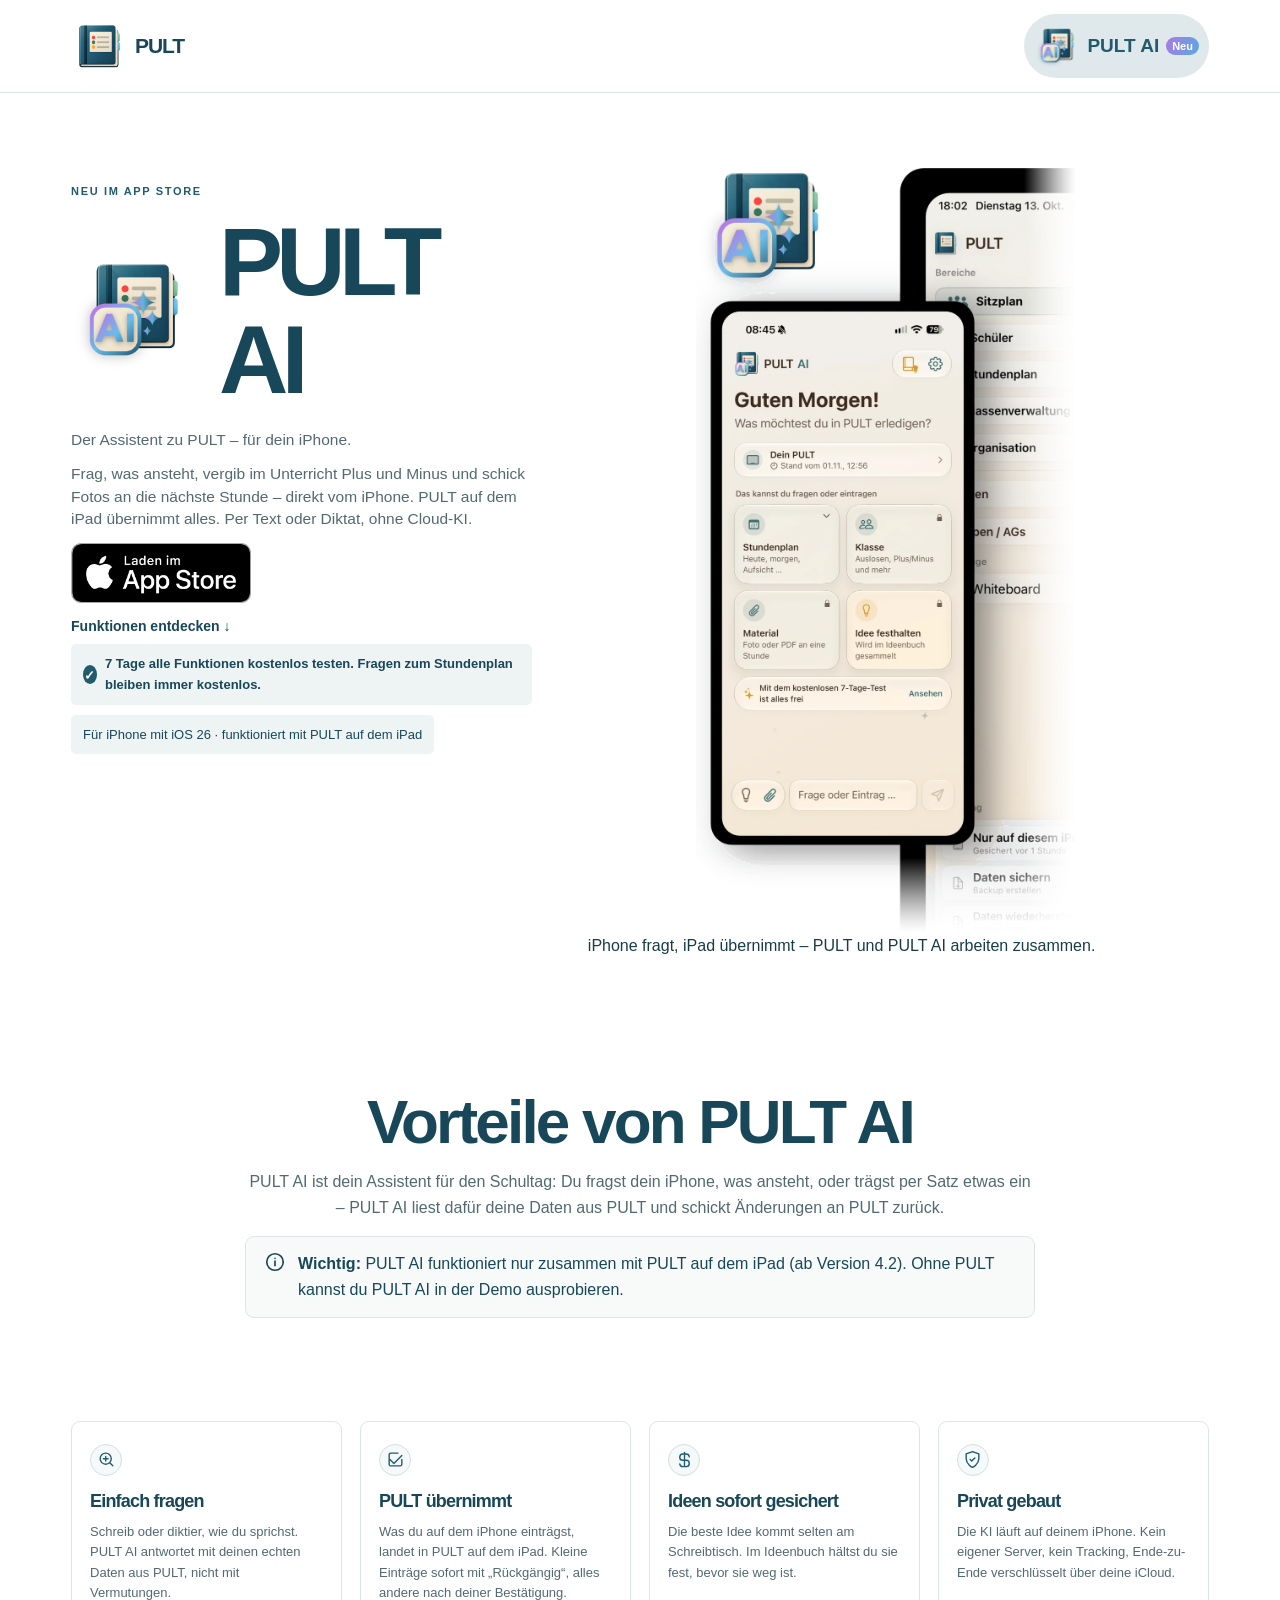
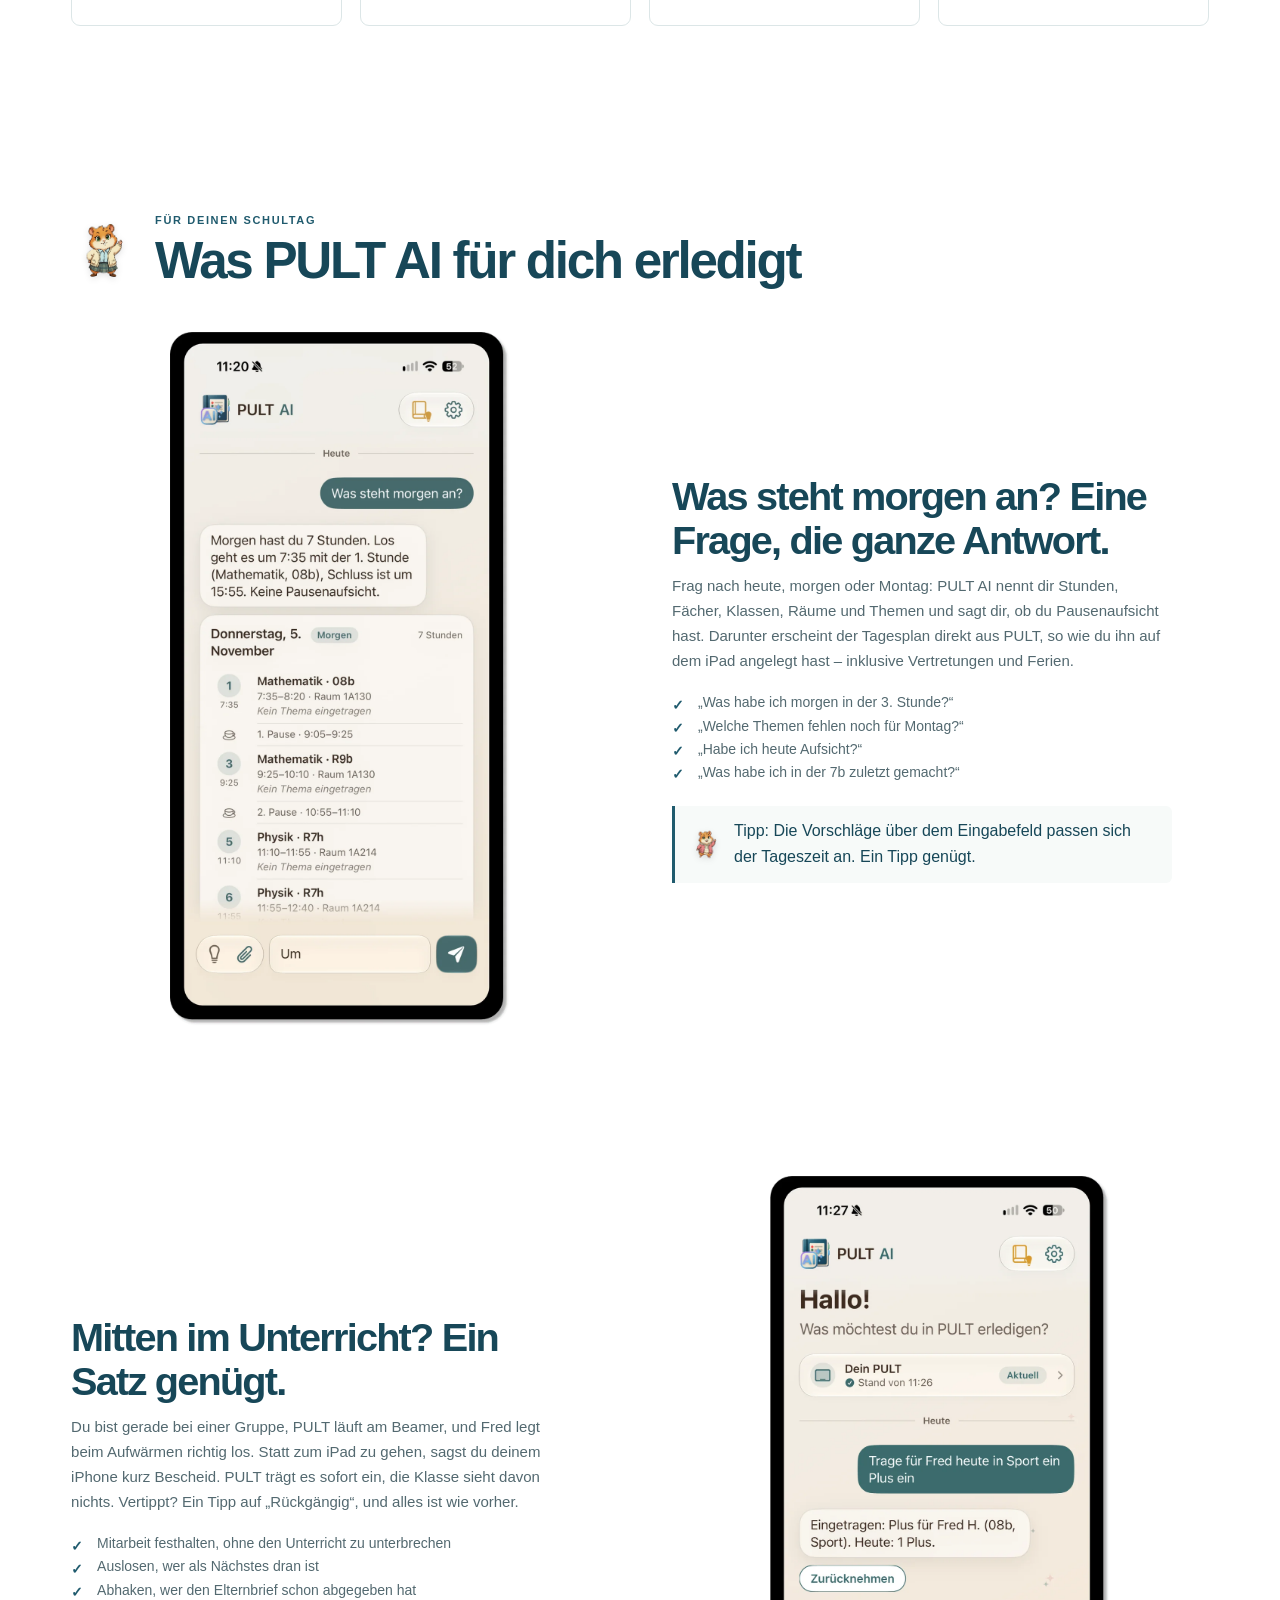
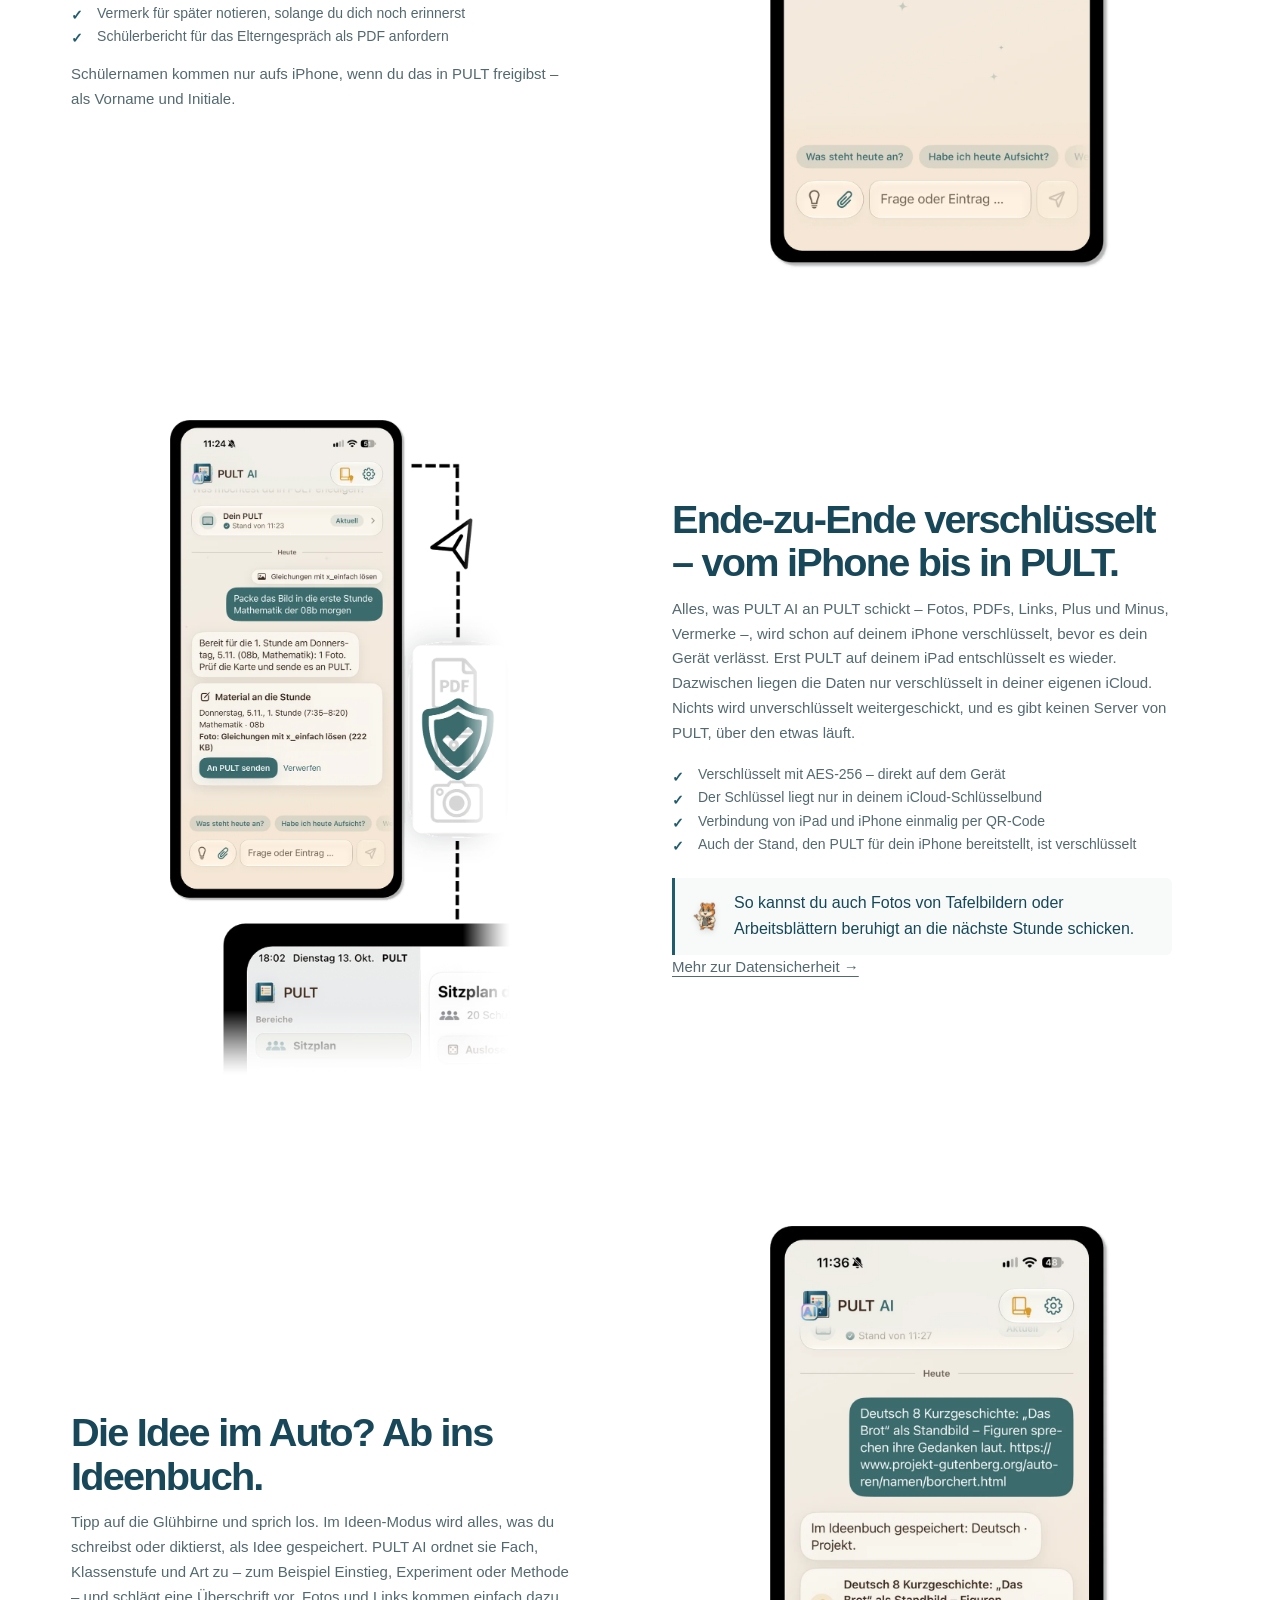
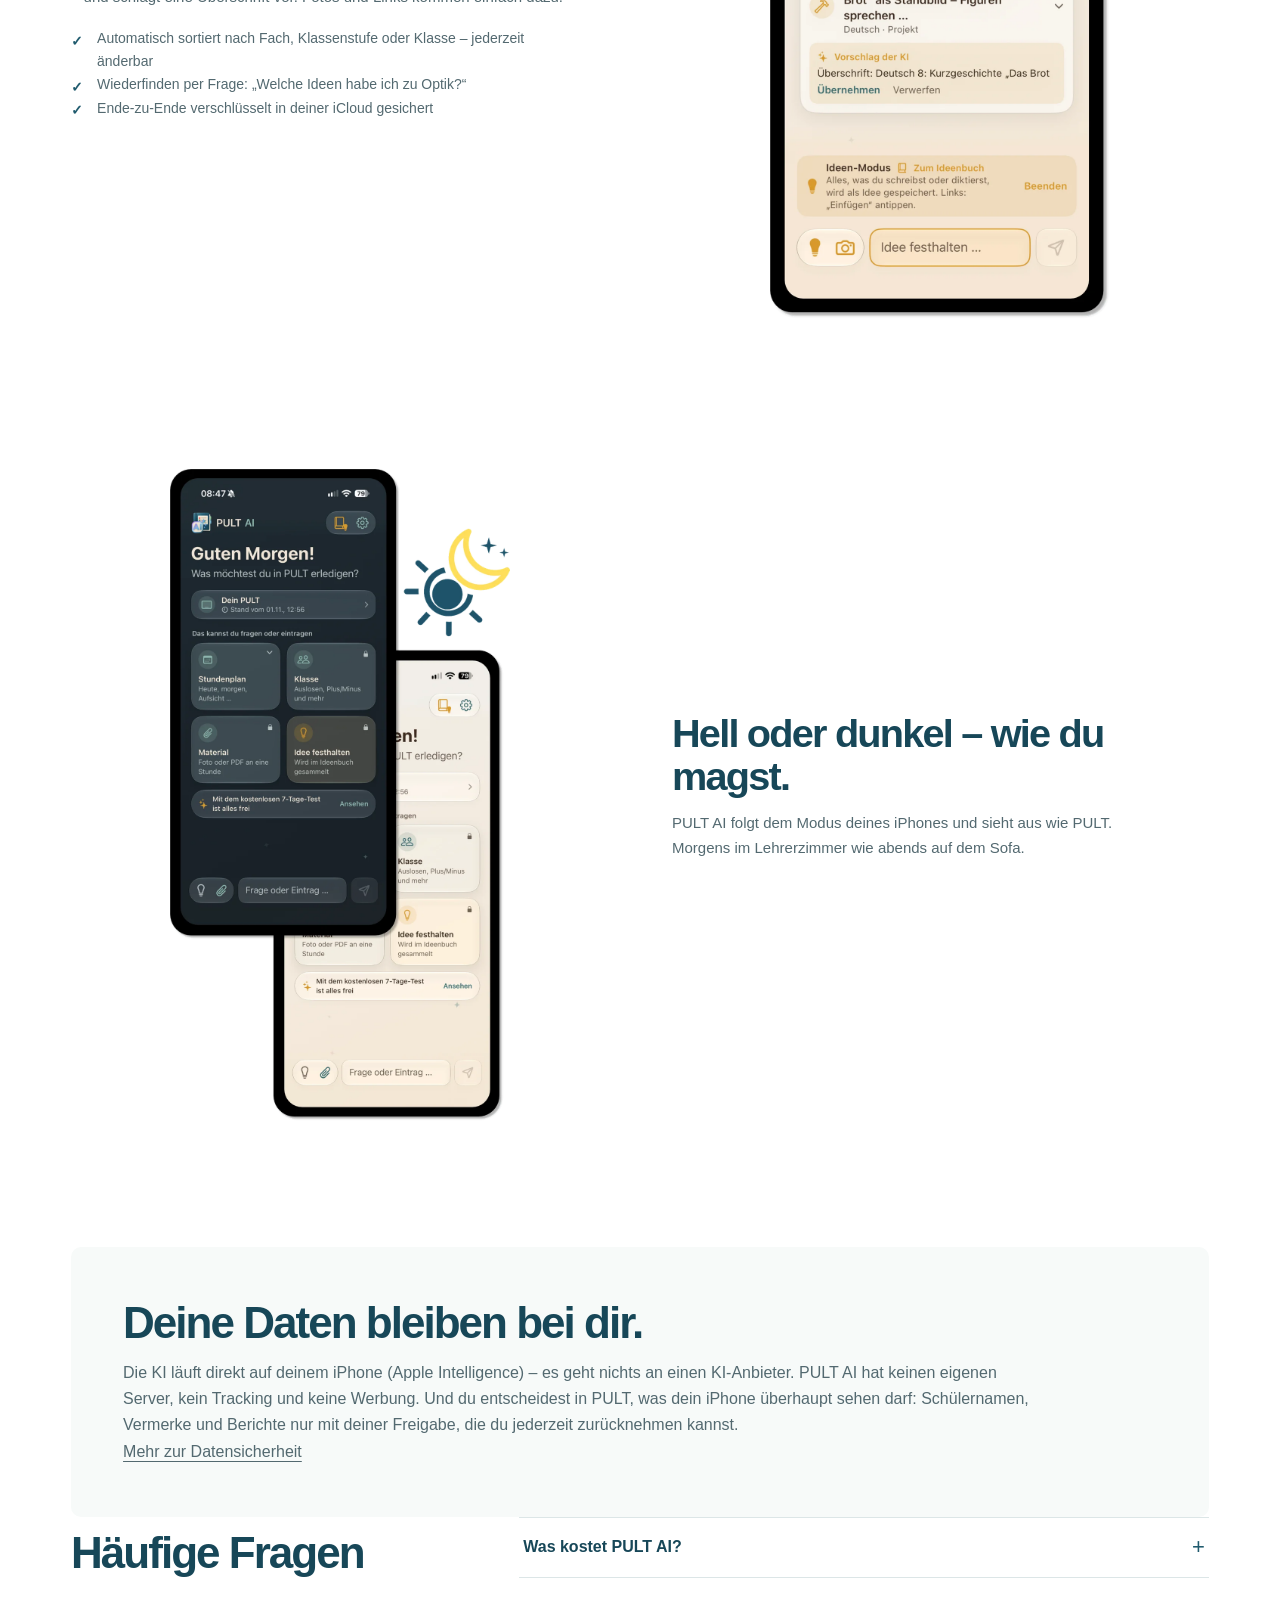
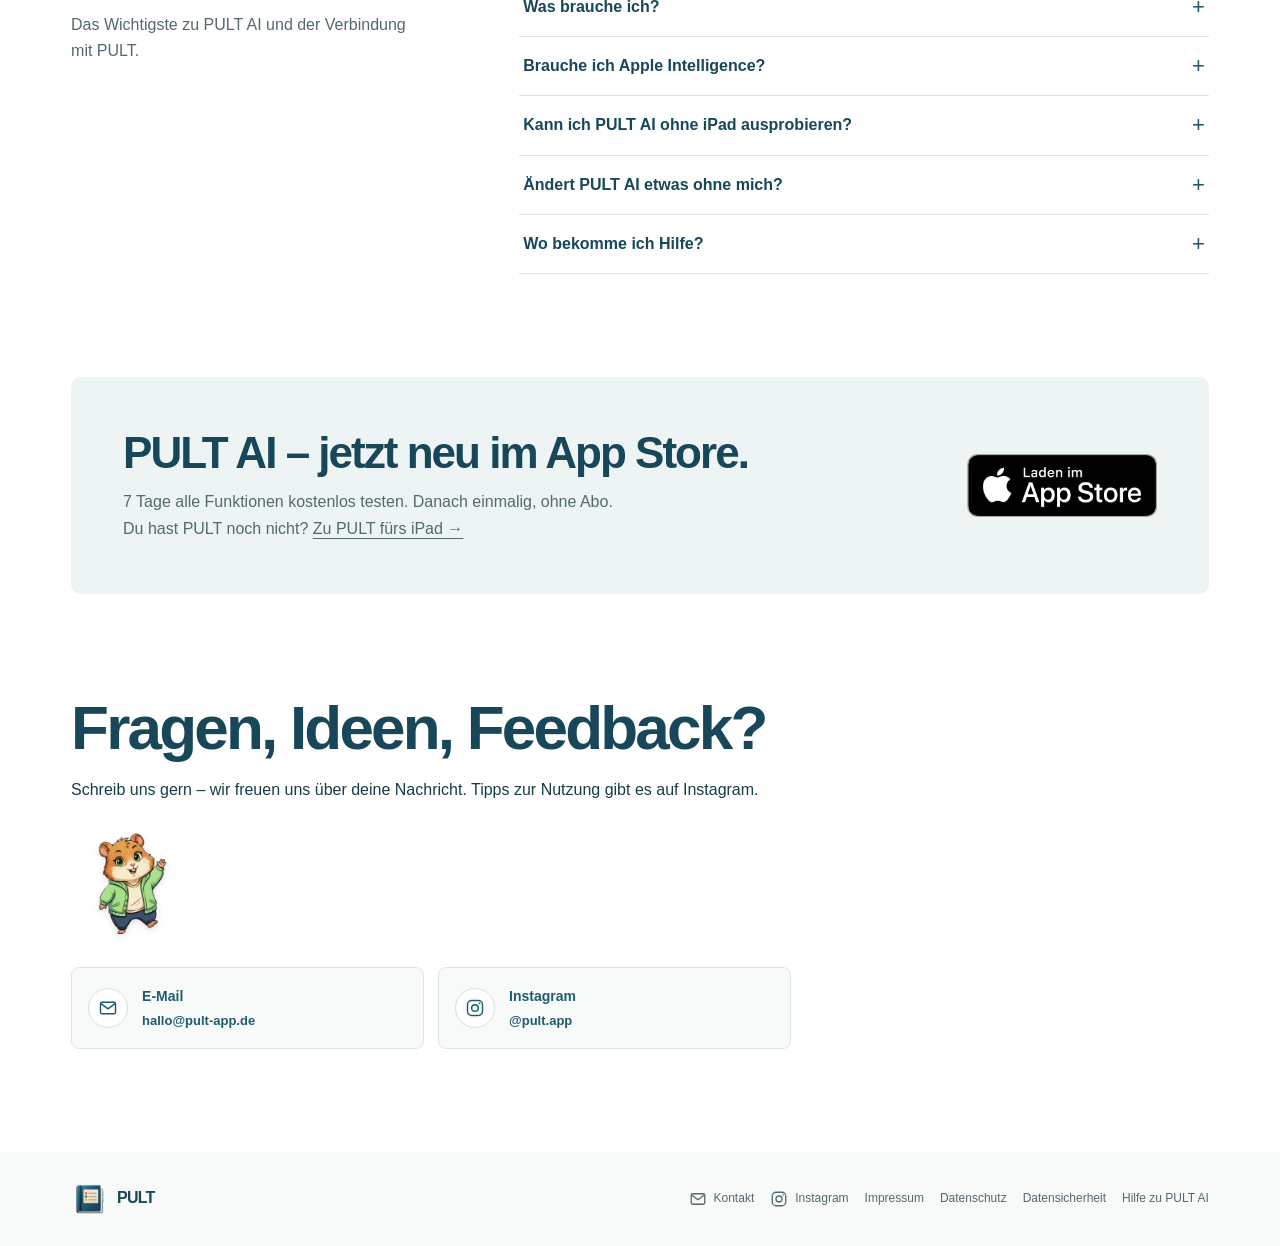
==== commit 913c7cb8: "Mac-Banner 'Bald' entfernt (PULT für den Mac ist erschienen) Co-Authored-By: Claude Opus 5.5 <norepl" ====
--- a/pult-ai/index.html
+++ b/pult-ai/index.html
@@ -26,11 +26,6 @@
   </head>
   <body class="pult-ai-page">
     <a class="skip-link" href="#inhalt">Zum Inhalt springen</a>
-    <!-- MAC-BANNER: nach Mac-Start entfernen -->
-    <div class="mac-banner" role="note">
-      <span class="mac-banner-badge">Bald</span>
-      <span>PULT für den Mac kommt in Kürze – dein Kauf gilt dann auf iPad und Mac.</span>
-    </div>
     <header class="site-header">
       <div class="container header-inner">
         <a class="brand" href="https://pult-app.de/" aria-label="PULT – zur Startseite">
--- a/styles.css
+++ b/styles.css
@@ -376,8 +376,8 @@
 .hero-visual:has(> .screenshot-trigger > picture > img[src*="web-pult-"]),
 .feature-visual:has(> .screenshot-trigger > picture > img[src*="web-pult-"]) { padding: 24px; }
 .hero-visual img[src*="web-pult-geraete"] { max-width: 820px; margin-inline: auto; }
-.feature-visual img[src*="web-pult-sitzplan."] { max-width: 560px; margin-inline: auto; }
 .feature-visual img[src*="web-pult-timer"],
+.feature-visual img[src*="web-pult-sitzplan."],
 .feature-visual img[src*="web-pult-anwesenheit"],
 .feature-visual img[src*="web-pult-noten"],
 .feature-visual img[src*="web-pult-mac-stundenplan"],
@@ -801,3 +801,126 @@
 @media (min-width: 1001px) and (max-width: 1199px) {
   body:not(.pult-ai-page) .hero-heading { font-size: clamp(44px, 4.5vw, 54px); }
 }
+
+body:not(.pult-ai-page) .hero-stacked {
+  overflow: visible;
+  padding-block: clamp(32px, 4vw, 56px);
+}
+body:not(.pult-ai-page) .hero-stacked::after { content: none; }
+body:not(.pult-ai-page) .hero-stacked .hero-grid {
+  display: flex;
+  align-items: center;
+  flex-direction: column;
+  gap: 0;
+  text-align: center;
+}
+body:not(.pult-ai-page) .hero-stacked .hero-copy {
+  width: 100%;
+  max-width: 980px;
+  align-items: center;
+  text-align: center;
+}
+body:not(.pult-ai-page) .hero-stacked .hero-heading {
+  display: flex;
+  max-width: 100%;
+  align-items: center;
+  gap: 20px;
+  font-size: clamp(40px, 5.4vw, 76px);
+}
+body:not(.pult-ai-page) .hero-stacked .hero-heading h1 {
+  min-width: 0;
+  margin: 0;
+  color: var(--brand-dark);
+  font-size: 1em;
+  font-weight: 800;
+  letter-spacing: -.04em;
+  line-height: 1;
+}
+body:not(.pult-ai-page) .hero-stacked .hero-heading .hero-logo {
+  display: block;
+  flex: 0 0 auto;
+  width: auto;
+  height: 1.15em;
+  object-fit: contain;
+}
+body:not(.pult-ai-page) .hero-stacked .hero-description {
+  max-width: 980px;
+  margin: 14px auto 0;
+  color: var(--muted);
+  font-size: clamp(16px, 1.45vw, 20px);
+  line-height: 1.45;
+}
+body:not(.pult-ai-page) .hero-stacked .hero-visual:has(> .screenshot-trigger > picture > img[src*="web-pult-"]) {
+  width: 100%;
+  max-width: 1040px;
+  aspect-ratio: auto;
+  align-self: center;
+  margin: 28px auto 0;
+  padding: 0;
+  overflow: visible;
+  border: 0;
+  border-radius: 0;
+  background: transparent;
+}
+body:not(.pult-ai-page) .hero-stacked .hero-visual .screenshot-trigger { width: 100%; }
+body:not(.pult-ai-page) .hero-stacked .hero-visual img {
+  display: block;
+  width: 100%;
+  max-width: 100%;
+  height: auto;
+  filter: none;
+  object-fit: contain;
+}
+body:not(.pult-ai-page) .hero-stacked .hero-actions {
+  justify-content: center;
+  gap: 20px;
+  margin-top: 20px;
+}
+body:not(.pult-ai-page) .hero-stacked .hero-actions .app-store-badge { width: 200px; }
+body:not(.pult-ai-page) .hero-stacked .hero-discover {
+  display: inline-flex;
+  align-items: center;
+  gap: 8px;
+}
+body:not(.pult-ai-page) .hero-stacked .hero-discover > img {
+  display: block;
+  width: 64px;
+  height: 64px;
+  object-fit: contain;
+}
+body:not(.pult-ai-page) .hero-stacked .hero-devices {
+  display: flex;
+  align-items: center;
+  justify-content: center;
+  gap: 14px;
+  margin-top: 18px;
+  color: var(--brand-dark);
+  font-size: 15px;
+  font-weight: 650;
+}
+body:not(.pult-ai-page) .hero-stacked .hero-device {
+  display: inline-flex;
+  align-items: center;
+  gap: 8px;
+  color: inherit;
+  text-decoration: none;
+}
+body:not(.pult-ai-page) .hero-stacked a.hero-device:hover { text-decoration: underline; }
+body:not(.pult-ai-page) .hero-stacked .hero-device img { display: block; width: 28px; height: 28px; object-fit: contain; }
+body:not(.pult-ai-page) .hero-stacked .hero-device-separator { color: var(--muted); }
+@media (min-width: 700px) {
+  body:not(.pult-ai-page) .hero-stacked .hero-heading h1 { white-space: nowrap; }
+}
+@media (max-width: 600px) {
+  body:not(.pult-ai-page) .hero-stacked .hero-heading { gap: 12px; }
+  body:not(.pult-ai-page) .hero-stacked .hero-heading .hero-logo { height: 52px; }
+  body:not(.pult-ai-page) .hero-stacked .hero-visual:has(> .screenshot-trigger > picture > img[src*="web-pult-"]) { max-width: 100%; margin-top: 22px; }
+  body:not(.pult-ai-page) .hero-stacked .hero-actions { align-items: center; flex-direction: column; }
+  body:not(.pult-ai-page) .hero-stacked .hero-devices { align-items: center; flex-direction: column; gap: 8px; }
+  body:not(.pult-ai-page) .hero-stacked .hero-device-separator { display: none; }
+}
+@media (min-width: 1200px) and (max-height: 900px) {
+  body:not(.pult-ai-page) .hero-stacked .hero-visual:has(> .screenshot-trigger > picture > img[src*="web-pult-"]) {
+    max-width: min(1040px, 72vh);
+  }
+}
